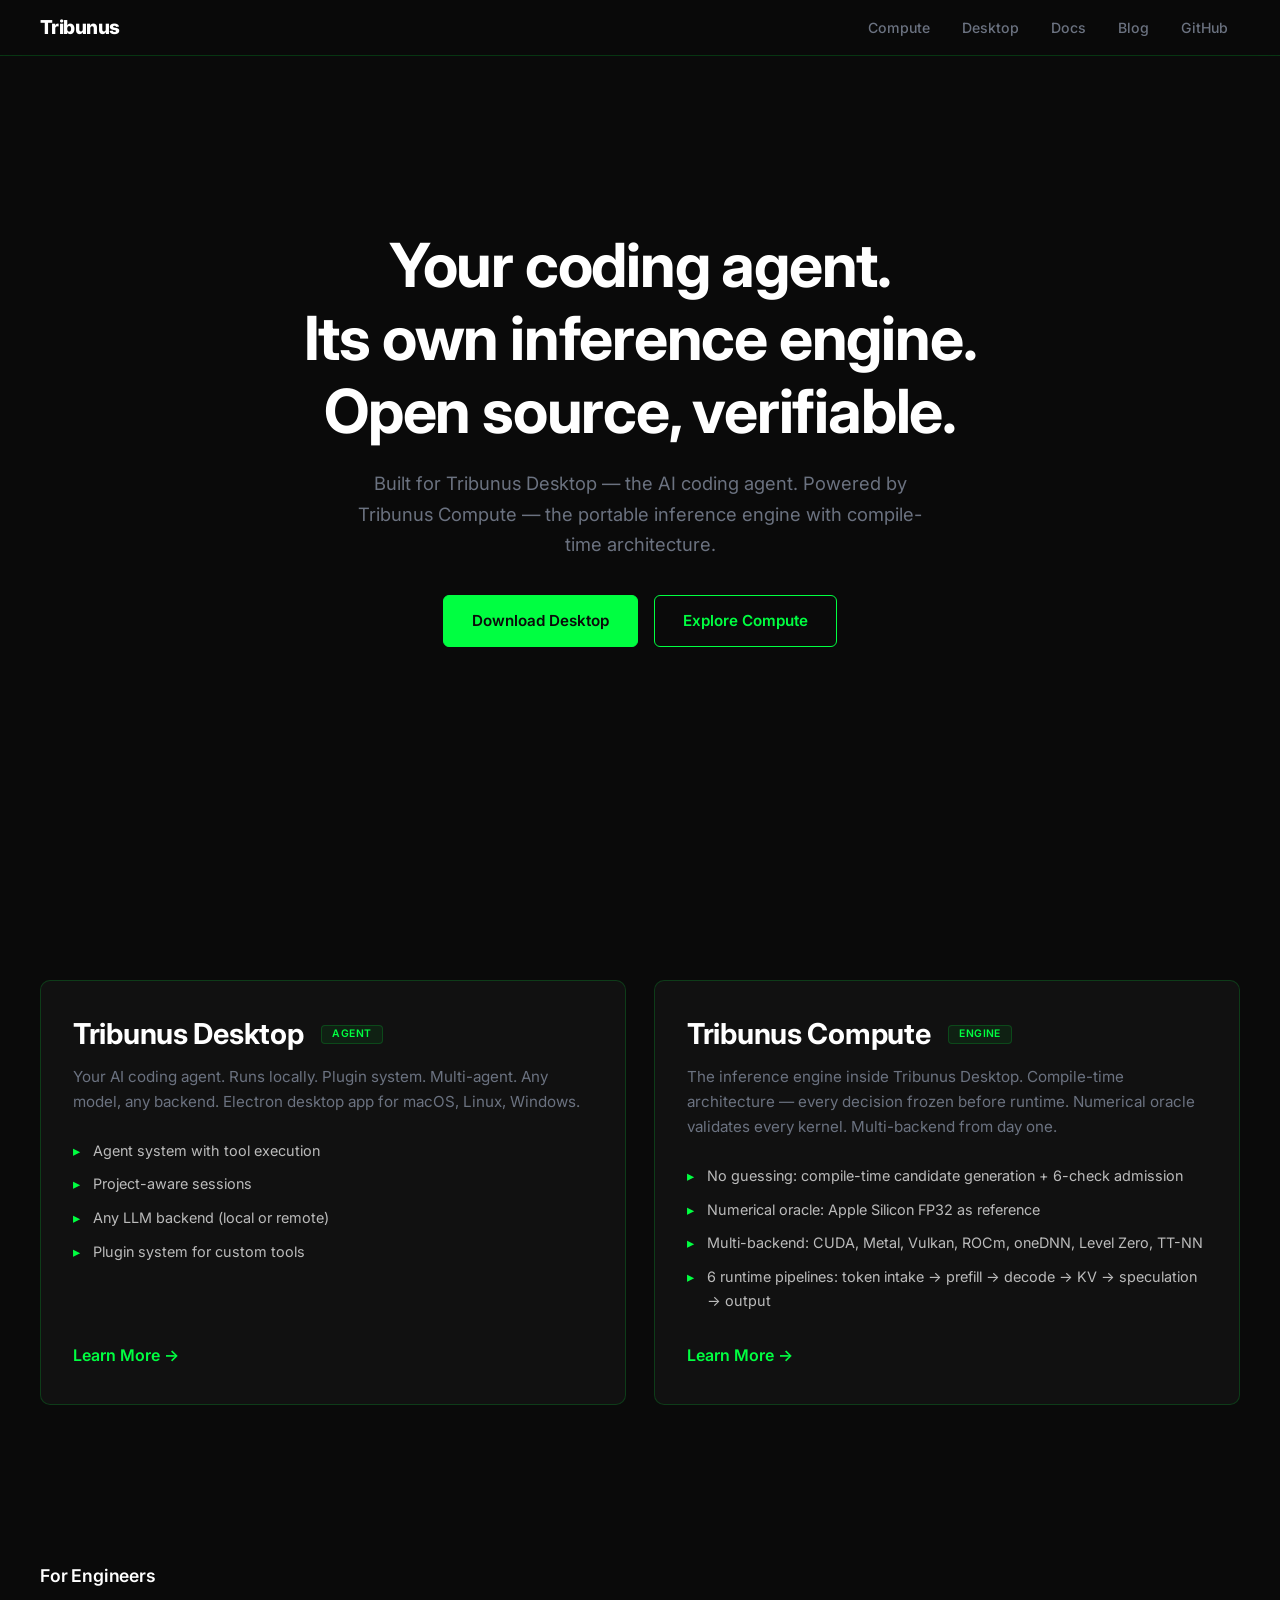
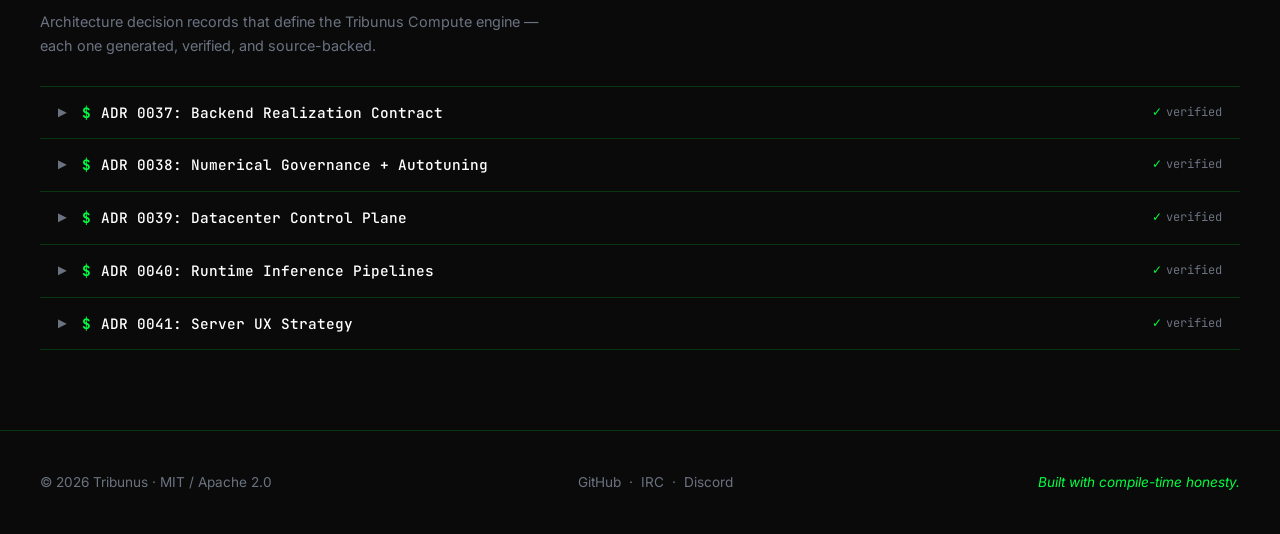
==== index.html @ f6f1d768 "Initial: tribunus.dev hub page" ====
<!DOCTYPE html>
<html lang="en">
<head>
<meta charset="utf-8">
<meta name="viewport" content="width=device-width, initial-scale=1">
<title>Tribunus · open source AI inference</title>
<link rel="preconnect" href="https://fonts.googleapis.com">
<link rel="preconnect" href="https://fonts.gstatic.com" crossorigin>
<link href="https://fonts.googleapis.com/css2?family=Inter:wght@300;400;600;700;800&family=JetBrains+Mono:wght@400;500;700&display=swap" rel="stylesheet">
<style>
/* ── reset ── */
*,*::before,*::after{box-sizing:border-box;margin:0;padding:0}
html{scroll-behavior:smooth}
body{
  background:#0a0a0a;color:#d0d0d0;
  font-family:'Inter','system-ui','-apple-system',sans-serif;
  font-weight:400;line-height:1.65;
  -webkit-font-smoothing:antialiased
}

/* ── palette ── */
:root{
  --bg:#0a0a0a;--fg:#d0d0d0;--dim:#6b7280;
  --green:#00ff41;--green-dim:#00cc33;--green-bg:rgba(0,255,65,.07);
  --border:rgba(0,255,65,.18);--card-bg:#111;--card-hover:#161616;
  --accent:#00ff41;
}

/* ── typography ── */
h1,h2,h3{font-weight:700;line-height:1.2;color:#fff}
h1{font-size:clamp(2rem,5vw,3.8rem);letter-spacing:-.02em}
h2{font-size:clamp(1.3rem,2.5vw,1.8rem);letter-spacing:-.01em}
h3{font-size:1.3rem}
code,.mono,.prompt{font-family:'JetBrains Mono','Fira Code','Cascadia Code',monospace}

a{color:var(--green);text-decoration:none;transition:color .15s}
a:hover{color:var(--green-dim)}
.link-arrow{display:inline-flex;align-items:center;gap:4px;font-weight:600}
.link-arrow::after{content:'\2192';transition:transform .15s}
.link-arrow:hover::after{transform:translateX(3px)}

/* ── buttons ── */
.btn{
  display:inline-flex;align-items:center;gap:8px;
  font-family:'Inter',sans-serif;font-weight:600;font-size:.95rem;
  padding:12px 28px;border-radius:6px;border:1px solid var(--green);
  cursor:pointer;transition:all .15s;text-decoration:none
}
.btn-primary{background:var(--green);color:#0a0a0a}
.btn-primary:hover{background:var(--green-dim);border-color:var(--green-dim);color:#0a0a0a}
.btn-ghost{background:transparent;color:var(--green)}
.btn-ghost:hover{background:var(--green-bg)}

/* ── nav ── */
nav{
  position:fixed;top:0;left:0;right:0;z-index:100;
  background:rgba(10,10,10,.88);-webkit-backdrop-filter:blur(12px);
  backdrop-filter:blur(12px);
  border-bottom:1px solid var(--border);
  display:flex;align-items:center;justify-content:space-between;
  padding:0 max(24px,calc(50vw - 600px));height:56px
}
.nav-brand{font-weight:800;font-size:1.2rem;color:#fff;letter-spacing:-.03em}
.nav-links{display:flex;gap:8px;list-style:none}
.nav-links a{
  padding:6px 12px;border-radius:4px;font-size:.88rem;font-weight:500;
  color:var(--dim);transition:color .15s,background .15s
}
.nav-links a:hover{color:var(--green);background:var(--green-bg)}

/* ── sections ── */
section{padding:80px max(24px,calc(50vw - 600px))}
.hero{
  min-height:100vh;display:flex;flex-direction:column;
  justify-content:center;align-items:center;text-align:center;
  padding-top:56px /* nav height */
}
.hero p{max-width:600px;font-size:1.15rem;color:var(--dim);margin:20px 0 36px}
.hero .btns{display:flex;gap:16px;flex-wrap:wrap;justify-content:center}

/* ── L2 product split ── */
.product-grid{display:grid;grid-template-columns:1fr 1fr;gap:28px}
@media(max-width:800px){.product-grid{grid-template-columns:1fr}}

.card{
  background:var(--card-bg);border:1px solid var(--border);border-radius:10px;
  padding:36px 32px;transition:background .2s,border-color .2s;
  display:flex;flex-direction:column
}
.card:hover{background:var(--card-hover);border-color:rgba(0,255,65,.35)}
.card h2{display:flex;align-items:center;gap:12px;margin-bottom:12px}
.card .badge{
  display:inline-block;font-size:.65rem;font-weight:600;letter-spacing:.04em;
  text-transform:uppercase;
  background:var(--green-bg);color:var(--green);border:1px solid var(--border);
  border-radius:4px;padding:2px 10px;margin-left:6px
}
.card p{color:var(--dim);margin-bottom:20px;font-size:.95rem}
.card ul{list-style:none;margin-bottom:24px}
.card li{position:relative;padding:5px 0 5px 20px;font-size:.9rem;color:#bbb}
.card li::before{content:'\25b8';position:absolute;left:0;color:var(--green)}
.card .link-arrow{margin-top:auto}

/* ── L3 expandable sections ── */
.adr-list{display:flex;flex-direction:column;gap:0;margin-top:8px}
.adr-item{border-bottom:1px solid var(--border)}
.adr-item:first-child{border-top:1px solid var(--border)}

.prompt{
  display:flex;align-items:center;gap:10px;
  padding:14px 18px;cursor:pointer;user-select:none;
  font-size:.9rem;color:var(--green);transition:background .15s
}
.prompt:hover{background:var(--green-bg)}
.prompt .arrow{display:inline-block;width:1em;transition:transform .2s;color:var(--dim)}
.prompt.open .arrow{transform:rotate(90deg)}
.prompt .sigil{color:var(--green);font-weight:700}
.prompt .label{color:#fff;font-weight:500}
.prompt .status{display:inline-flex;align-items:center;gap:4px;margin-left:auto;font-size:.75rem;color:var(--dim)}
.prompt .status .check{color:var(--green)}

.adr-body{overflow:hidden;max-height:0;transition:max-height .35s ease,padding .35s ease;padding:0 18px}
.adr-body.open{max-height:500px;padding:0 18px 18px}
.adr-body p{font-size:.88rem;color:#aaa;margin-bottom:12px;line-height:1.6}
.adr-body .links{display:flex;gap:16px;font-size:.82rem}
.adr-body .links a{display:inline-flex;align-items:center;gap:4px}

/* ── footer ── */
footer{
  border-top:1px solid var(--border);
  padding:40px max(24px,calc(50vw - 600px));
  display:flex;flex-wrap:wrap;justify-content:space-between;align-items:center;
  gap:16px;font-size:.85rem;color:var(--dim)
}
footer .tagline{font-style:italic;color:var(--green)}
footer a{color:var(--dim)}
footer a:hover{color:var(--green)}

/* ── misc ── */
.section-title{font-size:1.1rem;font-weight:600;margin-bottom:24px;color:#fff;letter-spacing:-.01em}
.section-sub{color:var(--dim);font-size:.9rem;margin-bottom:28px;max-width:520px}

/* ── verified badge ── */
.verified{display:inline-flex;align-items:center;justify-content:center;
  width:16px;height:16px;border-radius:50%;background:var(--green);
  color:#0a0a0a;font-size:10px;font-weight:700;margin-left:4px;flex-shrink:0;
  line-height:1
}
</style>
</head>
<body>

<!-- ═══ nav ═══ -->
<nav>
  <a href="//tribunus.dev" class="nav-brand">Tribunus</a>
  <ul class="nav-links">
    <li><a href="//compute.tribunus.dev">Compute</a></li>
    <li><a href="//desktop.tribunus.dev">Desktop</a></li>
    <li><a href="//docs.tribunus.dev">Docs</a></li>
    <li><a href="//tribunus.dev/blog">Blog</a></li>
    <li><a href="https://github.com/tribunus">GitHub</a></li>
  </ul>
</nav>

<!-- ═══ L1 hero ═══ -->
<section class="hero" id="top">
  <h1>Your coding agent.<br>Its own inference engine.<br>Open source, verifiable.</h1>
  <p>Built for Tribunus Desktop — the AI coding agent. Powered by Tribunus Compute — the portable inference engine with compile-time architecture.</p>
  <div class="btns">
    <a href="//desktop.tribunus.dev" class="btn btn-primary">Download Desktop</a>
    <a href="//compute.tribunus.dev" class="btn btn-ghost">Explore Compute</a>
  </div>
</section>

<!-- ═══ L2 product split ═══ -->
<section id="products">
  <div class="product-grid">

    <!-- Desktop -->
    <div class="card">
      <h2>
        <span>Tribunus Desktop</span>
        <span class="badge">agent</span>
      </h2>
      <p>Your AI coding agent. Runs locally. Plugin system. Multi-agent. Any model, any backend. Electron desktop app for macOS, Linux, Windows.</p>
      <ul>
        <li>Agent system with tool execution</li>
        <li>Project-aware sessions</li>
        <li>Any LLM backend (local or remote)</li>
        <li>Plugin system for custom tools</li>
      </ul>
      <a href="//desktop.tribunus.dev" class="link-arrow">Learn More</a>
    </div>

    <!-- Compute -->
    <div class="card">
      <h2>
        <span>Tribunus Compute</span>
        <span class="badge">engine</span>
      </h2>
      <p>The inference engine inside Tribunus Desktop. Compile-time architecture — every decision frozen before runtime. Numerical oracle validates every kernel. Multi-backend from day one.</p>
      <ul>
        <li>No guessing: compile-time candidate generation + 6-check admission</li>
        <li>Numerical oracle: Apple Silicon FP32 as reference</li>
        <li>Multi-backend: CUDA, Metal, Vulkan, ROCm, oneDNN, Level Zero, TT-NN</li>
        <li>6 runtime pipelines: token intake &rarr; prefill &rarr; decode &rarr; KV &rarr; speculation &rarr; output</li>
      </ul>
      <a href="//compute.tribunus.dev" class="link-arrow">Learn More</a>
    </div>

  </div>
</section>

<!-- ═══ L3 expandable ADRs ═══ -->
<section id="engineers">
  <h2 class="section-title">For Engineers</h2>
  <p class="section-sub">Architecture decision records that define the Tribunus Compute engine — each one generated, verified, and source-backed.</p>
  <div class="adr-list">

    <!-- ADR 0037 -->
    <div class="adr-item">
      <div class="prompt mono" onclick="toggleADR(this)">
        <span class="arrow">&#x25B6;</span>
        <span class="sigil">$</span>
        <span class="label">ADR 0037: Backend Realization Contract</span>
        <span class="status"><span class="check">&#x2713;</span> verified</span>
      </div>
      <div class="adr-body">
        <p>Defines the formal contract each hardware backend must satisfy to be admitted into the Tribunus Compute runtime. Covers kernel registration, memory layout, stream synchronization, and the 6-check admission pipeline that gates every backend at compile time.</p>
        <div class="links">
          <a href="//compute.tribunus.dev/docs/adr/0037" class="link-arrow">Full ADR</a>
          <a href="https://github.com/tribunus/compute/tree/main/packages/runtime" class="link-arrow">Source</a>
        </div>
      </div>
    </div>

    <!-- ADR 0038 -->
    <div class="adr-item">
      <div class="prompt mono" onclick="toggleADR(this)">
        <span class="arrow">&#x25B6;</span>
        <span class="sigil">$</span>
        <span class="label">ADR 0038: Numerical Governance + Autotuning</span>
        <span class="status"><span class="check">&#x2713;</span> verified</span>
      </div>
      <div class="adr-body">
        <p>Establishes the numerical oracle — Apple Silicon FP32 as the golden reference — and the autotuning framework that validates every kernel against it. No kernel ships without passing the oracle's accuracy and performance gates.</p>
        <div class="links">
          <a href="//compute.tribunus.dev/docs/adr/0038" class="link-arrow">Full ADR</a>
          <a href="https://github.com/tribunus/compute/tree/main/packages/runtime" class="link-arrow">Source</a>
        </div>
      </div>
    </div>

    <!-- ADR 0039 -->
    <div class="adr-item">
      <div class="prompt mono" onclick="toggleADR(this)">
        <span class="arrow">&#x25B6;</span>
        <span class="sigil">$</span>
        <span class="label">ADR 0039: Datacenter Control Plane</span>
        <span class="status"><span class="check">&#x2713;</span> verified</span>
      </div>
      <div class="adr-body">
        <p>Specifies the control plane architecture for multi-node inference deployments: node discovery, health monitoring, load distribution, and the contract between the control plane and the per-node Compute runtime. Enables scale-out without sacrificing compile-time guarantees.</p>
        <div class="links">
          <a href="//compute.tribunus.dev/docs/adr/0039" class="link-arrow">Full ADR</a>
          <a href="https://github.com/tribunus/compute/tree/main/packages/runtime" class="link-arrow">Source</a>
        </div>
      </div>
    </div>

    <!-- ADR 0040 -->
    <div class="adr-item">
      <div class="prompt mono" onclick="toggleADR(this)">
        <span class="arrow">&#x25B6;</span>
        <span class="sigil">$</span>
        <span class="label">ADR 0040: Runtime Inference Pipelines</span>
        <span class="status"><span class="check">&#x2713;</span> verified</span>
      </div>
      <div class="adr-body">
        <p>Defines the six runtime pipelines — token intake, prefill, decode, KV cache management, speculative decoding, and output streaming — their scheduling guarantees, memory budgets, and the handoff contracts between adjacent stages. Each pipeline is a separate phase in the compile-time planner.</p>
        <div class="links">
          <a href="//compute.tribunus.dev/docs/adr/0040" class="link-arrow">Full ADR</a>
          <a href="https://github.com/tribunus/compute/tree/main/packages/runtime" class="link-arrow">Source</a>
        </div>
      </div>
    </div>

    <!-- ADR 0041 -->
    <div class="adr-item">
      <div class="prompt mono" onclick="toggleADR(this)">
        <span class="arrow">&#x25B6;</span>
        <span class="sigil">$</span>
        <span class="label">ADR 0041: Server UX Strategy</span>
        <span class="status"><span class="check">&#x2713;</span> verified</span>
      </div>
      <div class="adr-body">
        <p>Defines the user-facing inference server interface: REST API surface, streaming protocol (SSE + server-sent events), health and metrics endpoints, configuration model, and the development-server mode that mirrors production behavior without requiring a full cluster.</p>
        <div class="links">
          <a href="//compute.tribunus.dev/docs/adr/0041" class="link-arrow">Full ADR</a>
          <a href="https://github.com/tribunus/compute/tree/main/packages/runtime" class="link-arrow">Source</a>
        </div>
      </div>
    </div>

  </div>
</section>

<!-- ═══ footer ═══ -->
<footer>
  <div>&copy; 2026 Tribunus &middot; MIT / Apache 2.0</div>
  <div>
    <a href="https://github.com/tribunus">GitHub</a>
    &nbsp;&middot;&nbsp;
    <a href="#">IRC</a>
    &nbsp;&middot;&nbsp;
    <a href="#">Discord</a>
  </div>
  <div class="tagline">Built with compile-time honesty.</div>
</footer>

<script>
function toggleADR(el){
  el.classList.toggle('open');
  var body = el.nextElementSibling;
  if(body) body.classList.toggle('open');
}
</script>
</body>
</html>
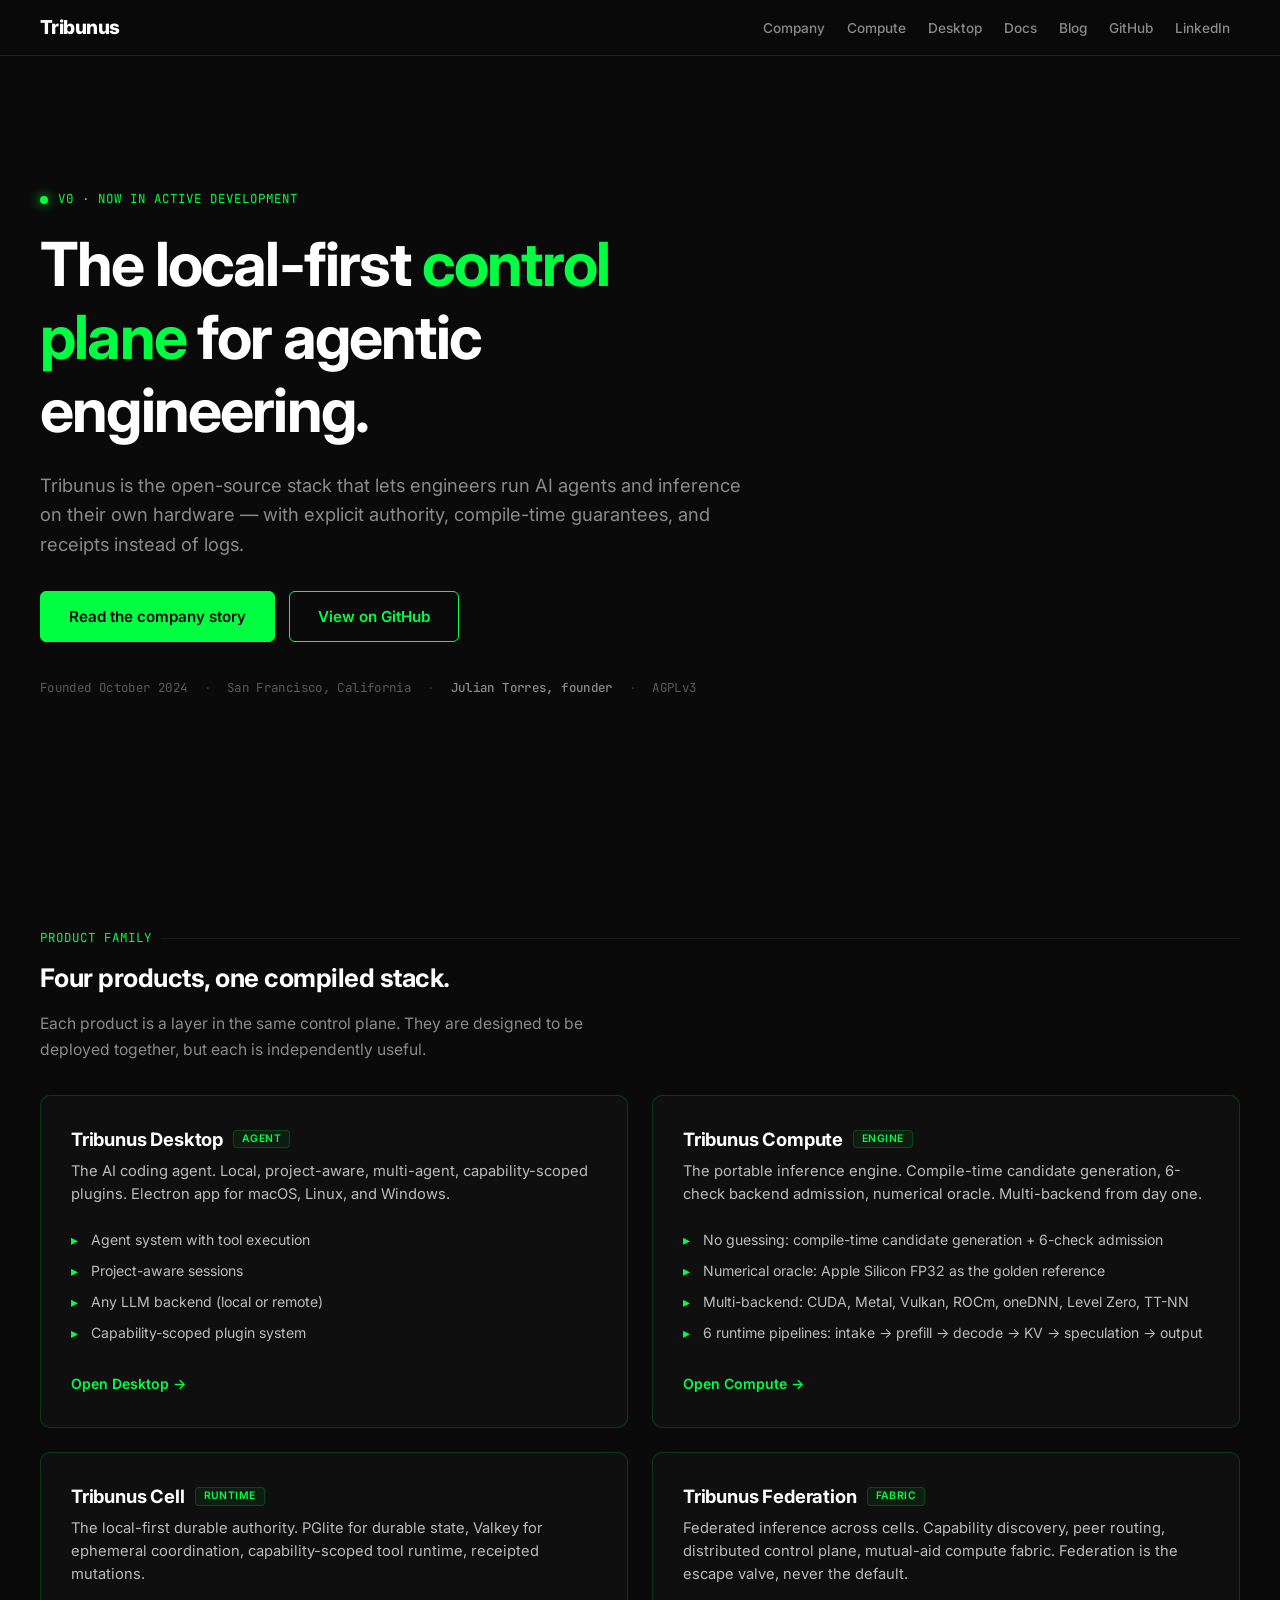
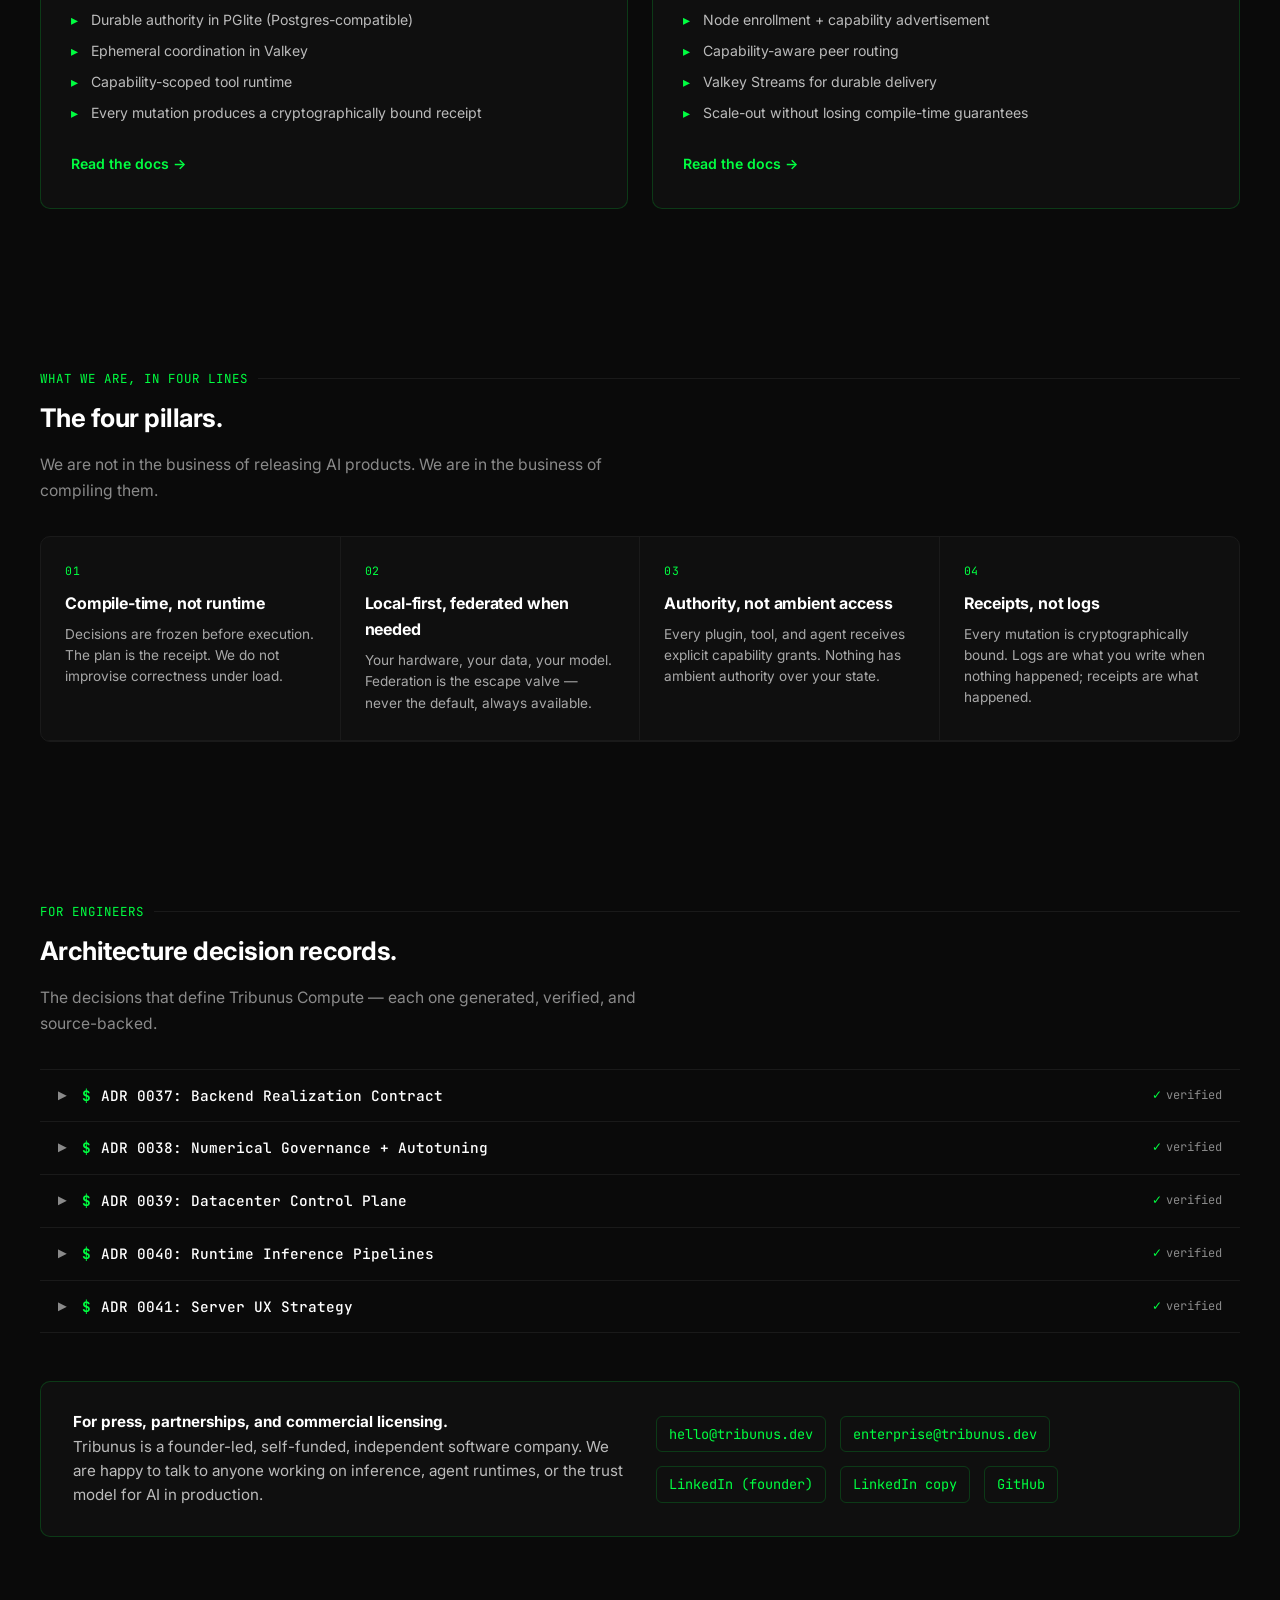
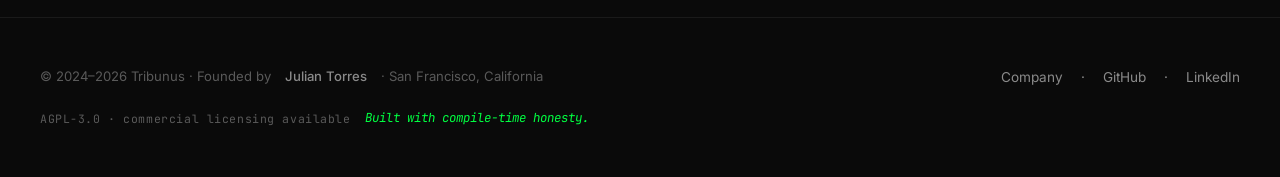
==== commit 33cd924e: "Revamp tribunus.dev as a proper company site Adds the canonical company identity, founder story, and" ====
--- a/index.html
+++ b/index.html
@@ -3,10 +3,23 @@
 <head>
 <meta charset="utf-8">
 <meta name="viewport" content="width=device-width, initial-scale=1">
-<title>Tribunus · open source AI inference</title>
+<title>Tribunus · The local-first control plane for agentic engineering</title>
+<meta name="description" content="Tribunus is the local-first control plane for agentic engineering. Open-source AI agent (Desktop), inference engine (Compute), durable authority (Cell), and federated fabric. Founded October 2024 by Julian Torres in San Francisco. AGPLv3.">
+<meta name="theme-color" content="#0a0a0a">
+<meta property="og:title" content="Tribunus · The local-first control plane for agentic engineering">
+<meta property="og:description" content="Open-source AI agent, inference engine, durable authority, and federated fabric. Founded October 2024 by Julian Torres in San Francisco. AGPLv3.">
+<meta property="og:type" content="website">
+<meta property="og:url" content="https://tribunus.dev">
+<meta property="og:image" content="https://tribunus.dev/og.png">
+<meta name="twitter:card" content="summary_large_image">
+<meta name="twitter:title" content="Tribunus · The local-first control plane for agentic engineering">
+<meta name="twitter:description" content="Open-source AI agent, inference engine, durable authority, and federated fabric. Founded October 2024 by Julian Torres in San Francisco. AGPLv3.">
+<link rel="canonical" href="https://tribunus.dev">
+<link rel="alternate" type="application/rss+xml" title="Tribunus Blog" href="https://tribunus.dev/rss.xml">
+<link rel="icon" type="image/svg+xml" href="data:image/svg+xml,%3Csvg xmlns='http://www.w3.org/2000/svg' viewBox='0 0 32 32'%3E%3Crect width='32' height='32' rx='6' fill='%230a0a0a'/%3E%3Cpath d='M9 8v16M9 16h6M19 8v16h6' stroke='%2300ff41' stroke-width='2.5' fill='none' stroke-linecap='square'/%3E%3C/svg%3E">
 <link rel="preconnect" href="https://fonts.googleapis.com">
 <link rel="preconnect" href="https://fonts.gstatic.com" crossorigin>
-<link href="https://fonts.googleapis.com/css2?family=Inter:wght@300;400;600;700;800&family=JetBrains+Mono:wght@400;500;700&display=swap" rel="stylesheet">
+<link href="https://fonts.googleapis.com/css2?family=Inter:wght@300;400;500;600;700;800&family=JetBrains+Mono:wght@400;500;700&display=swap" rel="stylesheet">
 <style>
 /* ── reset ── */
 *,*::before,*::after{box-sizing:border-box;margin:0;padding:0}
@@ -20,17 +33,17 @@
 
 /* ── palette ── */
 :root{
-  --bg:#0a0a0a;--fg:#d0d0d0;--dim:#6b7280;
-  --green:#00ff41;--green-dim:#00cc33;--green-bg:rgba(0,255,65,.07);
-  --border:rgba(0,255,65,.18);--card-bg:#111;--card-hover:#161616;
-  --accent:#00ff41;
+  --bg:#0a0a0a;--fg:#d0d0d0;--dim:#8a8a8a;--dim-2:#5a5a5a;
+  --green:#00ff41;--green-dim:#00cc33;--green-bg:rgba(0,255,65,.06);
+  --border:rgba(0,255,65,.18);--card-bg:#0f0f0f;--card-hover:#141414;
+  --rule:#1a1a1a;--accent:#00ff41;
 }
 
 /* ── typography ── */
-h1,h2,h3{font-weight:700;line-height:1.2;color:#fff}
-h1{font-size:clamp(2rem,5vw,3.8rem);letter-spacing:-.02em}
-h2{font-size:clamp(1.3rem,2.5vw,1.8rem);letter-spacing:-.01em}
-h3{font-size:1.3rem}
+h1,h2,h3{font-weight:700;line-height:1.2;color:#fff;letter-spacing:-.02em}
+h1{font-size:clamp(2.2rem,5vw,3.8rem);letter-spacing:-.03em}
+h2{font-size:clamp(1.5rem,2.5vw,2rem);letter-spacing:-.02em}
+h3{font-size:1.15rem;color:#fff;letter-spacing:-.01em}
 code,.mono,.prompt{font-family:'JetBrains Mono','Fira Code','Cascadia Code',monospace}
 
 a{color:var(--green);text-decoration:none;transition:color .15s}
@@ -50,61 +63,93 @@
 .btn-primary:hover{background:var(--green-dim);border-color:var(--green-dim);color:#0a0a0a}
 .btn-ghost{background:transparent;color:var(--green)}
 .btn-ghost:hover{background:var(--green-bg)}
+.btn-sm{padding:8px 18px;font-size:.85rem}
 
 /* ── nav ── */
 nav{
-  position:fixed;top:0;left:0;right:0;z-index:100;
-  background:rgba(10,10,10,.88);-webkit-backdrop-filter:blur(12px);
-  backdrop-filter:blur(12px);
+  position:sticky;top:0;left:0;right:0;z-index:100;
+  background:rgba(10,10,10,.88);-webkit-backdrop-filter:blur(12px);backdrop-filter:blur(12px);
   border-bottom:1px solid var(--border);
   display:flex;align-items:center;justify-content:space-between;
   padding:0 max(24px,calc(50vw - 600px));height:56px
 }
 .nav-brand{font-weight:800;font-size:1.2rem;color:#fff;letter-spacing:-.03em}
-.nav-links{display:flex;gap:8px;list-style:none}
+.nav-brand:hover{color:#fff}
+.nav-links{display:flex;gap:2px;list-style:none;flex-wrap:wrap;justify-content:flex-end}
 .nav-links a{
-  padding:6px 12px;border-radius:4px;font-size:.88rem;font-weight:500;
+  padding:6px 10px;border-radius:4px;font-size:.85rem;font-weight:500;
   color:var(--dim);transition:color .15s,background .15s
 }
 .nav-links a:hover{color:var(--green);background:var(--green-bg)}
 
 /* ── sections ── */
 section{padding:80px max(24px,calc(50vw - 600px))}
+.sec-head{font-family:'JetBrains Mono',monospace;font-size:.78rem;color:var(--green);letter-spacing:.08em;text-transform:uppercase;margin-bottom:14px;display:flex;align-items:center;gap:10px}
+.sec-head::after{content:'';flex:1;height:1px;background:var(--rule)}
+.sec-title{font-size:1.6rem;margin-bottom:18px}
+.sec-sub{color:var(--dim);font-size:.98rem;max-width:60ch;line-height:1.65;margin-bottom:32px}
+
+/* ── L1 hero ── */
 .hero{
-  min-height:100vh;display:flex;flex-direction:column;
-  justify-content:center;align-items:center;text-align:center;
-  padding-top:56px /* nav height */
-}
-.hero p{max-width:600px;font-size:1.15rem;color:var(--dim);margin:20px 0 36px}
-.hero .btns{display:flex;gap:16px;flex-wrap:wrap;justify-content:center}
+  min-height:88vh;display:flex;flex-direction:column;
+  justify-content:center;align-items:flex-start;text-align:left;
+  padding-top:64px;padding-bottom:80px;
+  max-width:none;
+  padding-left:max(24px,calc(50vw - 600px));
+  padding-right:max(24px,calc(50vw - 600px));
+}
+.hero .eyebrow{font-family:'JetBrains Mono',monospace;font-size:.78rem;color:var(--green);letter-spacing:.08em;text-transform:uppercase;margin-bottom:18px;display:flex;align-items:center;gap:10px}
+.hero .eyebrow .dot{display:inline-block;width:8px;height:8px;border-radius:50%;background:var(--green);box-shadow:0 0 12px var(--green);animation:pulse 2.4s ease-in-out infinite}
+@keyframes pulse{0%,100%{opacity:1;transform:scale(1)}50%{opacity:.55;transform:scale(.85)}}
+.hero h1{margin-bottom:24px;max-width:18ch}
+.hero h1 .accent{color:var(--green)}
+.hero .lede{font-size:1.15rem;color:var(--dim);max-width:60ch;line-height:1.6;margin-bottom:32px}
+.hero .btns{display:flex;gap:14px;flex-wrap:wrap;margin-bottom:36px}
+.hero .founded{display:flex;flex-wrap:wrap;align-items:center;gap:16px;font-family:'JetBrains Mono',monospace;font-size:.78rem;color:var(--dim-2);letter-spacing:.03em}
+.hero .founded a{color:var(--dim);font-weight:500}
+.hero .founded a:hover{color:var(--green)}
+.hero .founded .sep{color:var(--dim-2);opacity:.5}
 
 /* ── L2 product split ── */
-.product-grid{display:grid;grid-template-columns:1fr 1fr;gap:28px}
-@media(max-width:800px){.product-grid{grid-template-columns:1fr}}
+.product-grid{display:grid;grid-template-columns:1fr 1fr;gap:24px}
+@media(max-width:820px){.product-grid{grid-template-columns:1fr}}
 
 .card{
   background:var(--card-bg);border:1px solid var(--border);border-radius:10px;
-  padding:36px 32px;transition:background .2s,border-color .2s;
+  padding:32px 30px;transition:background .2s,border-color .2s;
   display:flex;flex-direction:column
 }
 .card:hover{background:var(--card-hover);border-color:rgba(0,255,65,.35)}
-.card h2{display:flex;align-items:center;gap:12px;margin-bottom:12px}
-.card .badge{
+.card h3{display:flex;align-items:center;gap:10px;margin-bottom:10px}
+.card h3 .badge{
   display:inline-block;font-size:.65rem;font-weight:600;letter-spacing:.04em;
   text-transform:uppercase;
   background:var(--green-bg);color:var(--green);border:1px solid var(--border);
-  border-radius:4px;padding:2px 10px;margin-left:6px
-}
-.card p{color:var(--dim);margin-bottom:20px;font-size:.95rem}
+  border-radius:4px;padding:2px 8px
+}
+.card .tagline{color:#bbb;font-size:.92rem;line-height:1.55;margin-bottom:18px}
 .card ul{list-style:none;margin-bottom:24px}
-.card li{position:relative;padding:5px 0 5px 20px;font-size:.9rem;color:#bbb}
-.card li::before{content:'\25b8';position:absolute;left:0;color:var(--green)}
-.card .link-arrow{margin-top:auto}
-
-/* ── L3 expandable sections ── */
+.card li{position:relative;padding:5px 0 5px 20px;font-size:.88rem;color:#bbb;line-height:1.5}
+.card li::before{content:'\25b8';position:absolute;left:0;top:5px;color:var(--green)}
+.card .link-arrow{margin-top:auto;align-self:flex-start;font-size:.88rem}
+
+/* ── pillars strip ── */
+.pillars-row{display:grid;grid-template-columns:repeat(4,1fr);gap:0;border:1px solid var(--rule);border-radius:10px;overflow:hidden;background:var(--card-bg);margin-top:32px}
+@media(max-width:900px){.pillars-row{grid-template-columns:1fr 1fr}}
+@media(max-width:560px){.pillars-row{grid-template-columns:1fr}}
+.pillar{padding:24px 24px 26px;border-right:1px solid var(--rule);border-bottom:1px solid var(--rule)}
+.pillar:last-child{border-right:none}
+@media(max-width:900px){.pillar:nth-child(2n){border-right:none}}
+@media(max-width:900px){.pillar:nth-last-child(-n+2){border-bottom:none}}
+@media(max-width:560px){.pillar{border-right:none;border-bottom:1px solid var(--rule)}.pillar:last-child{border-bottom:none}}
+.pillar .num{font-family:'JetBrains Mono',monospace;font-size:.72rem;color:var(--green);letter-spacing:.08em;margin-bottom:10px}
+.pillar h4{font-size:1rem;color:#fff;margin-bottom:8px;letter-spacing:-.01em}
+.pillar p{color:#a8a8a8;font-size:.85rem;line-height:1.55}
+
+/* ── L3 ADRs (terminal style, kept from original) ── */
 .adr-list{display:flex;flex-direction:column;gap:0;margin-top:8px}
-.adr-item{border-bottom:1px solid var(--border)}
-.adr-item:first-child{border-top:1px solid var(--border)}
+.adr-item{border-bottom:1px solid var(--rule)}
+.adr-item:first-child{border-top:1px solid var(--rule)}
 
 .prompt{
   display:flex;align-items:center;gap:10px;
@@ -122,30 +167,36 @@
 .adr-body{overflow:hidden;max-height:0;transition:max-height .35s ease,padding .35s ease;padding:0 18px}
 .adr-body.open{max-height:500px;padding:0 18px 18px}
 .adr-body p{font-size:.88rem;color:#aaa;margin-bottom:12px;line-height:1.6}
-.adr-body .links{display:flex;gap:16px;font-size:.82rem}
+.adr-body .links{display:flex;gap:16px;font-size:.82rem;flex-wrap:wrap}
 .adr-body .links a{display:inline-flex;align-items:center;gap:4px}
+
+/* ── social / press strip ── */
+.press-strip{margin-top:48px;display:grid;grid-template-columns:1fr 1fr;gap:32px;align-items:center;padding:28px 32px;border:1px solid var(--border);border-radius:10px;background:var(--card-bg)}
+@media(max-width:760px){.press-strip{grid-template-columns:1fr}}
+.press-strip .text{color:#bbb;font-size:.95rem;line-height:1.6}
+.press-strip .text strong{color:#fff}
+.press-strip .links{display:flex;flex-wrap:wrap;gap:14px;font-family:'JetBrains Mono',monospace;font-size:.85rem}
+.press-strip .links a{display:inline-flex;align-items:center;gap:6px;padding:6px 12px;border:1px solid var(--border);border-radius:6px;color:var(--green);transition:background .15s}
+.press-strip .links a:hover{background:var(--green-bg)}
+
+/* ── verified badge ── */
+.verified{display:inline-flex;align-items:center;justify-content:center;width:16px;height:16px;border-radius:50%;background:var(--green);color:#0a0a0a;font-size:10px;font-weight:700;margin-left:4px;flex-shrink:0;line-height:1}
 
 /* ── footer ── */
 footer{
-  border-top:1px solid var(--border);
-  padding:40px max(24px,calc(50vw - 600px));
+  border-top:1px solid var(--rule);
+  padding:48px max(24px,calc(50vw - 600px));
   display:flex;flex-wrap:wrap;justify-content:space-between;align-items:center;
-  gap:16px;font-size:.85rem;color:var(--dim)
-}
-footer .tagline{font-style:italic;color:var(--green)}
+  gap:20px;font-size:.85rem;color:var(--dim)
+}
+footer .tagline{font-style:italic;color:var(--green);font-family:'JetBrains Mono',monospace;font-size:.78rem}
 footer a{color:var(--dim)}
 footer a:hover{color:var(--green)}
-
-/* ── misc ── */
-.section-title{font-size:1.1rem;font-weight:600;margin-bottom:24px;color:#fff;letter-spacing:-.01em}
-.section-sub{color:var(--dim);font-size:.9rem;margin-bottom:28px;max-width:520px}
-
-/* ── verified badge ── */
-.verified{display:inline-flex;align-items:center;justify-content:center;
-  width:16px;height:16px;border-radius:50%;background:var(--green);
-  color:#0a0a0a;font-size:10px;font-weight:700;margin-left:4px;flex-shrink:0;
-  line-height:1
-}
+footer .left,footer .mid,footer .right{display:flex;align-items:center;gap:14px;flex-wrap:wrap}
+footer .left{font-size:.82rem;color:var(--dim-2)}
+footer .left a{color:var(--dim);font-weight:500}
+footer .mid a{font-size:.85rem}
+footer .license{font-family:'JetBrains Mono',monospace;font-size:.72rem;color:var(--dim-2);letter-spacing:.05em}
 </style>
 </head>
 <body>
@@ -154,67 +205,144 @@
 <nav>
   <a href="//tribunus.dev" class="nav-brand">Tribunus</a>
   <ul class="nav-links">
+    <li><a href="//tribunus.dev/company">Company</a></li>
     <li><a href="//compute.tribunus.dev">Compute</a></li>
     <li><a href="//desktop.tribunus.dev">Desktop</a></li>
     <li><a href="//docs.tribunus.dev">Docs</a></li>
     <li><a href="//tribunus.dev/blog">Blog</a></li>
-    <li><a href="https://github.com/tribunus">GitHub</a></li>
+    <li><a href="https://github.com/Tribunus-dev">GitHub</a></li>
+    <li><a href="https://www.linkedin.com/in/juliantorr-es">LinkedIn</a></li>
   </ul>
 </nav>
 
 <!-- ═══ L1 hero ═══ -->
 <section class="hero" id="top">
-  <h1>Your coding agent.<br>Its own inference engine.<br>Open source, verifiable.</h1>
-  <p>Built for Tribunus Desktop — the AI coding agent. Powered by Tribunus Compute — the portable inference engine with compile-time architecture.</p>
+  <div class="eyebrow"><span class="dot"></span>v0 · now in active development</div>
+  <h1>The local-first <span class="accent">control plane</span> for agentic engineering.</h1>
+  <p class="lede">Tribunus is the open-source stack that lets engineers run AI agents and inference on their own hardware — with explicit authority, compile-time guarantees, and receipts instead of logs.</p>
   <div class="btns">
-    <a href="//desktop.tribunus.dev" class="btn btn-primary">Download Desktop</a>
-    <a href="//compute.tribunus.dev" class="btn btn-ghost">Explore Compute</a>
+    <a href="//tribunus.dev/company" class="btn btn-primary">Read the company story</a>
+    <a href="//github.com/Tribunus-dev" class="btn btn-ghost">View on GitHub</a>
+  </div>
+  <div class="founded">
+    <span>Founded October 2024</span>
+    <span class="sep">·</span>
+    <span>San Francisco, California</span>
+    <span class="sep">·</span>
+    <span><a href="//tribunus.dev/founder">Julian Torres, founder</a></span>
+    <span class="sep">·</span>
+    <span>AGPLv3</span>
   </div>
 </section>
 
 <!-- ═══ L2 product split ═══ -->
 <section id="products">
+  <div class="sec-head">product family</div>
+  <h2 class="sec-title">Four products, one compiled stack.</h2>
+  <p class="sec-sub">Each product is a layer in the same control plane. They are designed to be deployed together, but each is independently useful.</p>
   <div class="product-grid">
 
     <!-- Desktop -->
     <div class="card">
-      <h2>
+      <h3>
         <span>Tribunus Desktop</span>
         <span class="badge">agent</span>
-      </h2>
-      <p>Your AI coding agent. Runs locally. Plugin system. Multi-agent. Any model, any backend. Electron desktop app for macOS, Linux, Windows.</p>
+      </h3>
+      <p class="tagline">The AI coding agent. Local, project-aware, multi-agent, capability-scoped plugins. Electron app for macOS, Linux, and Windows.</p>
       <ul>
         <li>Agent system with tool execution</li>
         <li>Project-aware sessions</li>
         <li>Any LLM backend (local or remote)</li>
-        <li>Plugin system for custom tools</li>
+        <li>Capability-scoped plugin system</li>
       </ul>
-      <a href="//desktop.tribunus.dev" class="link-arrow">Learn More</a>
+      <a href="//desktop.tribunus.dev" class="link-arrow">Open Desktop</a>
     </div>
 
     <!-- Compute -->
     <div class="card">
-      <h2>
+      <h3>
         <span>Tribunus Compute</span>
         <span class="badge">engine</span>
-      </h2>
-      <p>The inference engine inside Tribunus Desktop. Compile-time architecture — every decision frozen before runtime. Numerical oracle validates every kernel. Multi-backend from day one.</p>
+      </h3>
+      <p class="tagline">The portable inference engine. Compile-time candidate generation, 6-check backend admission, numerical oracle. Multi-backend from day one.</p>
       <ul>
         <li>No guessing: compile-time candidate generation + 6-check admission</li>
-        <li>Numerical oracle: Apple Silicon FP32 as reference</li>
+        <li>Numerical oracle: Apple Silicon FP32 as the golden reference</li>
         <li>Multi-backend: CUDA, Metal, Vulkan, ROCm, oneDNN, Level Zero, TT-NN</li>
-        <li>6 runtime pipelines: token intake &rarr; prefill &rarr; decode &rarr; KV &rarr; speculation &rarr; output</li>
+        <li>6 runtime pipelines: intake → prefill → decode → KV → speculation → output</li>
       </ul>
-      <a href="//compute.tribunus.dev" class="link-arrow">Learn More</a>
+      <a href="//compute.tribunus.dev" class="link-arrow">Open Compute</a>
+    </div>
+
+    <!-- Cell -->
+    <div class="card">
+      <h3>
+        <span>Tribunus Cell</span>
+        <span class="badge">runtime</span>
+      </h3>
+      <p class="tagline">The local-first durable authority. PGlite for durable state, Valkey for ephemeral coordination, capability-scoped tool runtime, receipted mutations.</p>
+      <ul>
+        <li>Durable authority in PGlite (Postgres-compatible)</li>
+        <li>Ephemeral coordination in Valkey</li>
+        <li>Capability-scoped tool runtime</li>
+        <li>Every mutation produces a cryptographically bound receipt</li>
+      </ul>
+      <a href="//docs.tribunus.dev" class="link-arrow">Read the docs</a>
+    </div>
+
+    <!-- Federation -->
+    <div class="card">
+      <h3>
+        <span>Tribunus Federation</span>
+        <span class="badge">fabric</span>
+      </h3>
+      <p class="tagline">Federated inference across cells. Capability discovery, peer routing, distributed control plane, mutual-aid compute fabric. Federation is the escape valve, never the default.</p>
+      <ul>
+        <li>Node enrollment + capability advertisement</li>
+        <li>Capability-aware peer routing</li>
+        <li>Valkey Streams for durable delivery</li>
+        <li>Scale-out without losing compile-time guarantees</li>
+      </ul>
+      <a href="//docs.tribunus.dev" class="link-arrow">Read the docs</a>
     </div>
 
   </div>
 </section>
 
-<!-- ═══ L3 expandable ADRs ═══ -->
+<!-- ═══ pillars strip ═══ -->
+<section>
+  <div class="sec-head">what we are, in four lines</div>
+  <h2 class="sec-title">The four pillars.</h2>
+  <p class="sec-sub">We are not in the business of releasing AI products. We are in the business of compiling them.</p>
+  <div class="pillars-row">
+    <div class="pillar">
+      <div class="num">01</div>
+      <h4>Compile-time, not runtime</h4>
+      <p>Decisions are frozen before execution. The plan is the receipt. We do not improvise correctness under load.</p>
+    </div>
+    <div class="pillar">
+      <div class="num">02</div>
+      <h4>Local-first, federated when needed</h4>
+      <p>Your hardware, your data, your model. Federation is the escape valve — never the default, always available.</p>
+    </div>
+    <div class="pillar">
+      <div class="num">03</div>
+      <h4>Authority, not ambient access</h4>
+      <p>Every plugin, tool, and agent receives explicit capability grants. Nothing has ambient authority over your state.</p>
+    </div>
+    <div class="pillar">
+      <div class="num">04</div>
+      <h4>Receipts, not logs</h4>
+      <p>Every mutation is cryptographically bound. Logs are what you write when nothing happened; receipts are what happened.</p>
+    </div>
+  </div>
+</section>
+
+<!-- ═══ L3 ADR / For Engineers ═══ -->
 <section id="engineers">
-  <h2 class="section-title">For Engineers</h2>
-  <p class="section-sub">Architecture decision records that define the Tribunus Compute engine — each one generated, verified, and source-backed.</p>
+  <div class="sec-head">for engineers</div>
+  <h2 class="sec-title">Architecture decision records.</h2>
+  <p class="sec-sub">The decisions that define Tribunus Compute — each one generated, verified, and source-backed.</p>
   <div class="adr-list">
 
     <!-- ADR 0037 -->
@@ -229,7 +357,7 @@
         <p>Defines the formal contract each hardware backend must satisfy to be admitted into the Tribunus Compute runtime. Covers kernel registration, memory layout, stream synchronization, and the 6-check admission pipeline that gates every backend at compile time.</p>
         <div class="links">
           <a href="//compute.tribunus.dev/docs/adr/0037" class="link-arrow">Full ADR</a>
-          <a href="https://github.com/tribunus/compute/tree/main/packages/runtime" class="link-arrow">Source</a>
+          <a href="https://github.com/Tribunus-dev/Tribunus-Compute" class="link-arrow" target="_blank" rel="noopener noreferrer">Source</a>
         </div>
       </div>
     </div>
@@ -246,7 +374,7 @@
         <p>Establishes the numerical oracle — Apple Silicon FP32 as the golden reference — and the autotuning framework that validates every kernel against it. No kernel ships without passing the oracle's accuracy and performance gates.</p>
         <div class="links">
           <a href="//compute.tribunus.dev/docs/adr/0038" class="link-arrow">Full ADR</a>
-          <a href="https://github.com/tribunus/compute/tree/main/packages/runtime" class="link-arrow">Source</a>
+          <a href="https://github.com/Tribunus-dev/Tribunus-Compute" class="link-arrow" target="_blank" rel="noopener noreferrer">Source</a>
         </div>
       </div>
     </div>
@@ -263,7 +391,7 @@
         <p>Specifies the control plane architecture for multi-node inference deployments: node discovery, health monitoring, load distribution, and the contract between the control plane and the per-node Compute runtime. Enables scale-out without sacrificing compile-time guarantees.</p>
         <div class="links">
           <a href="//compute.tribunus.dev/docs/adr/0039" class="link-arrow">Full ADR</a>
-          <a href="https://github.com/tribunus/compute/tree/main/packages/runtime" class="link-arrow">Source</a>
+          <a href="https://github.com/Tribunus-dev/Tribunus-Compute" class="link-arrow" target="_blank" rel="noopener noreferrer">Source</a>
         </div>
       </div>
     </div>
@@ -280,7 +408,7 @@
         <p>Defines the six runtime pipelines — token intake, prefill, decode, KV cache management, speculative decoding, and output streaming — their scheduling guarantees, memory budgets, and the handoff contracts between adjacent stages. Each pipeline is a separate phase in the compile-time planner.</p>
         <div class="links">
           <a href="//compute.tribunus.dev/docs/adr/0040" class="link-arrow">Full ADR</a>
-          <a href="https://github.com/tribunus/compute/tree/main/packages/runtime" class="link-arrow">Source</a>
+          <a href="https://github.com/Tribunus-dev/Tribunus-Compute" class="link-arrow" target="_blank" rel="noopener noreferrer">Source</a>
         </div>
       </div>
     </div>
@@ -297,25 +425,45 @@
         <p>Defines the user-facing inference server interface: REST API surface, streaming protocol (SSE + server-sent events), health and metrics endpoints, configuration model, and the development-server mode that mirrors production behavior without requiring a full cluster.</p>
         <div class="links">
           <a href="//compute.tribunus.dev/docs/adr/0041" class="link-arrow">Full ADR</a>
-          <a href="https://github.com/tribunus/compute/tree/main/packages/runtime" class="link-arrow">Source</a>
+          <a href="https://github.com/Tribunus-dev/Tribunus-Compute" class="link-arrow" target="_blank" rel="noopener noreferrer">Source</a>
         </div>
       </div>
     </div>
 
+  </div>
+
+  <!-- press / social strip -->
+  <div class="press-strip">
+    <div class="text">
+      <strong>For press, partnerships, and commercial licensing.</strong><br>
+      Tribunus is a founder-led, self-funded, independent software company. We are happy to talk to anyone working on inference, agent runtimes, or the trust model for AI in production.
+    </div>
+    <div class="links">
+      <a href="mailto:hello@tribunus.dev">hello@tribunus.dev</a>
+      <a href="mailto:enterprise@tribunus.dev">enterprise@tribunus.dev</a>
+      <a href="https://www.linkedin.com/in/juliantorr-es" target="_blank" rel="noopener noreferrer">LinkedIn (founder)</a>
+      <a href="//tribunus.dev/linkedin">LinkedIn copy</a>
+      <a href="https://github.com/Tribunus-dev" target="_blank" rel="noopener noreferrer">GitHub</a>
+    </div>
   </div>
 </section>
 
 <!-- ═══ footer ═══ -->
 <footer>
-  <div>&copy; 2026 Tribunus &middot; MIT / Apache 2.0</div>
-  <div>
-    <a href="https://github.com/tribunus">GitHub</a>
+  <div class="left">
+    &copy; 2024&ndash;2026 Tribunus &middot; Founded by <a href="//tribunus.dev/founder">Julian Torres</a> &middot; San Francisco, California
+  </div>
+  <div class="mid">
+    <a href="//tribunus.dev/company">Company</a>
     &nbsp;&middot;&nbsp;
-    <a href="#">IRC</a>
+    <a href="https://github.com/Tribunus-dev" target="_blank" rel="noopener noreferrer">GitHub</a>
     &nbsp;&middot;&nbsp;
-    <a href="#">Discord</a>
-  </div>
-  <div class="tagline">Built with compile-time honesty.</div>
+    <a href="https://www.linkedin.com/in/juliantorr-es" target="_blank" rel="noopener noreferrer">LinkedIn</a>
+  </div>
+  <div class="right">
+    <span class="license">AGPL-3.0 · commercial licensing available</span>
+    <span class="tagline">Built with compile-time honesty.</span>
+  </div>
 </footer>
 
 <script>
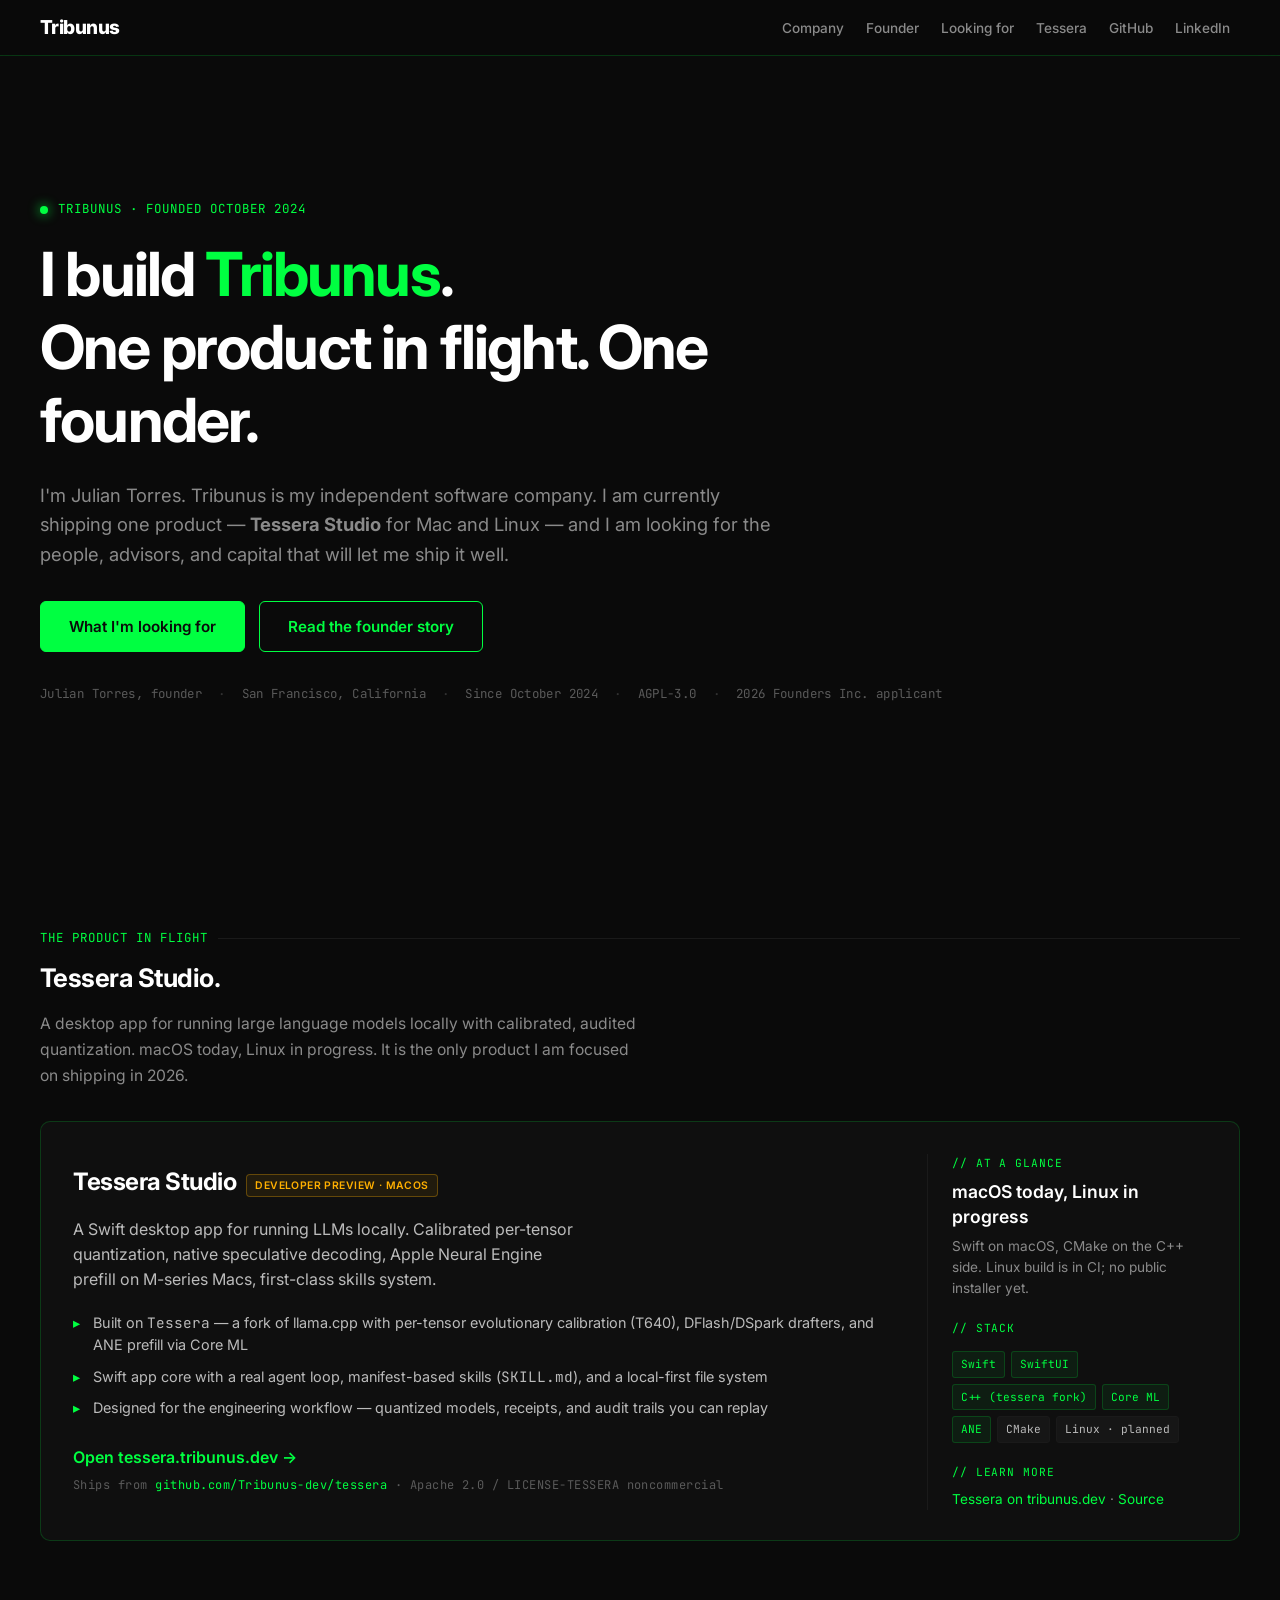
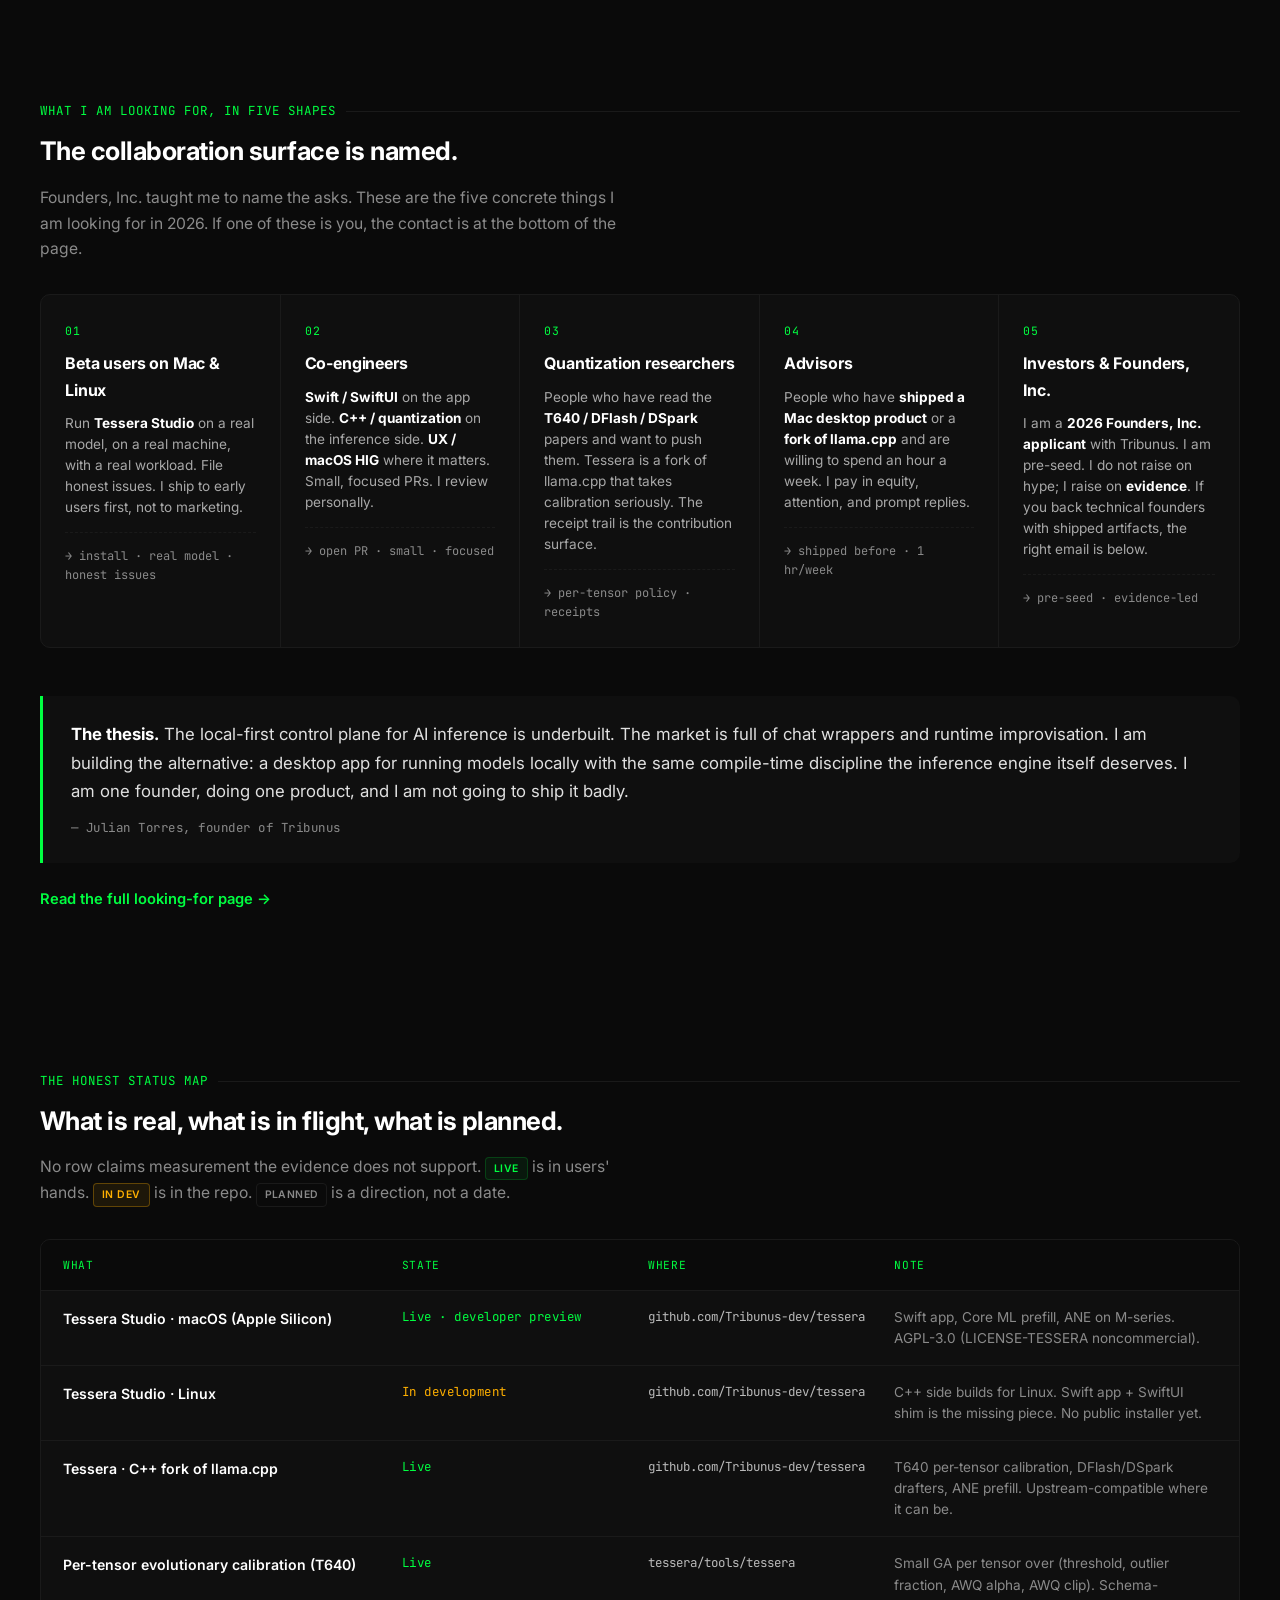
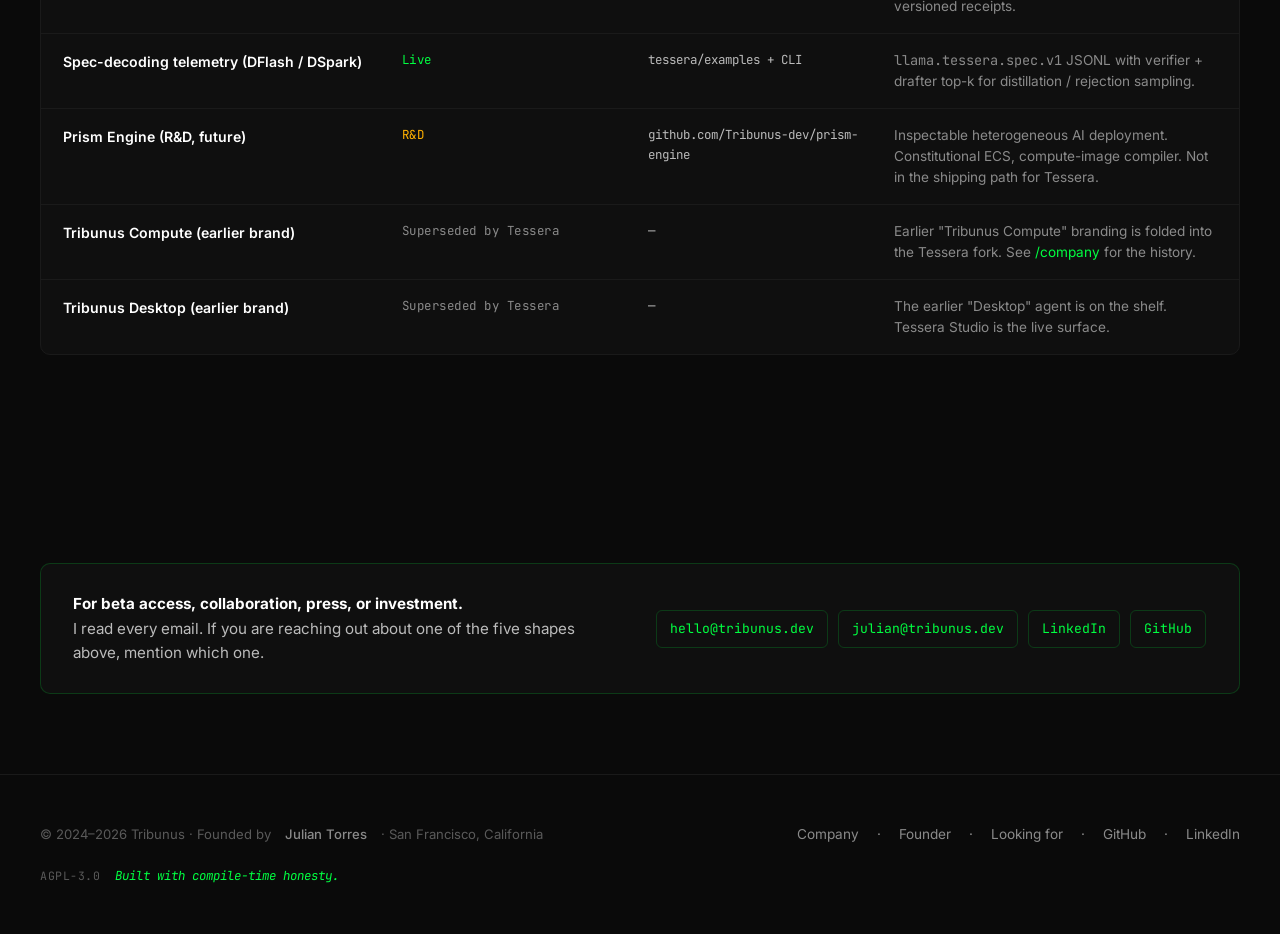
==== commit bbd110c5: "Refocus tribunus.dev on the company and the founder Per direction: tribunus.dev is exclusively about" ====
--- a/index.html
+++ b/index.html
@@ -3,19 +3,19 @@
 <head>
 <meta charset="utf-8">
 <meta name="viewport" content="width=device-width, initial-scale=1">
-<title>Tribunus · The local-first control plane for agentic engineering</title>
-<meta name="description" content="Tribunus is the local-first control plane for agentic engineering. Open-source AI agent (Desktop), inference engine (Compute), durable authority (Cell), and federated fabric. Founded October 2024 by Julian Torres in San Francisco. AGPLv3.">
+<title>Tribunus · Julian Torres, founder</title>
+<meta name="description" content="Tribunus is an independent software company founded by Julian Torres in San Francisco. Currently building Tessera Studio for Mac and Linux. Founder applying to Founders, Inc. 2026.">
 <meta name="theme-color" content="#0a0a0a">
-<meta property="og:title" content="Tribunus · The local-first control plane for agentic engineering">
-<meta property="og:description" content="Open-source AI agent, inference engine, durable authority, and federated fabric. Founded October 2024 by Julian Torres in San Francisco. AGPLv3.">
-<meta property="og:type" content="website">
+<meta property="og:title" content="Tribunus · Julian Torres, founder">
+<meta property="og:description" content="Independent software company. San Francisco. One product in flight: Tessera Studio. Founder applying to Founders, Inc. 2026.">
+<meta property="og:type" content="profile">
 <meta property="og:url" content="https://tribunus.dev">
 <meta property="og:image" content="https://tribunus.dev/og.png">
 <meta name="twitter:card" content="summary_large_image">
-<meta name="twitter:title" content="Tribunus · The local-first control plane for agentic engineering">
-<meta name="twitter:description" content="Open-source AI agent, inference engine, durable authority, and federated fabric. Founded October 2024 by Julian Torres in San Francisco. AGPLv3.">
+<meta name="twitter:title" content="Tribunus · Julian Torres, founder">
+<meta name="twitter:description" content="Independent software company. San Francisco. One product in flight: Tessera Studio. Founder applying to Founders, Inc. 2026.">
 <link rel="canonical" href="https://tribunus.dev">
-<link rel="alternate" type="application/rss+xml" title="Tribunus Blog" href="https://tribunus.dev/rss.xml">
+<link rel="alternate" type="application/rss+xml" title="Tribunus" href="https://tribunus.dev/rss.xml">
 <link rel="icon" type="image/svg+xml" href="data:image/svg+xml,%3Csvg xmlns='http://www.w3.org/2000/svg' viewBox='0 0 32 32'%3E%3Crect width='32' height='32' rx='6' fill='%230a0a0a'/%3E%3Cpath d='M9 8v16M9 16h6M19 8v16h6' stroke='%2300ff41' stroke-width='2.5' fill='none' stroke-linecap='square'/%3E%3C/svg%3E">
 <link rel="preconnect" href="https://fonts.googleapis.com">
 <link rel="preconnect" href="https://fonts.gstatic.com" crossorigin>
@@ -35,8 +35,10 @@
 :root{
   --bg:#0a0a0a;--fg:#d0d0d0;--dim:#8a8a8a;--dim-2:#5a5a5a;
   --green:#00ff41;--green-dim:#00cc33;--green-bg:rgba(0,255,65,.06);
+  --green-soft:rgba(0,255,65,.12);
   --border:rgba(0,255,65,.18);--card-bg:#0f0f0f;--card-hover:#141414;
   --rule:#1a1a1a;--accent:#00ff41;
+  --warn:#ffb000;
 }
 
 /* ── typography ── */
@@ -44,7 +46,7 @@
 h1{font-size:clamp(2.2rem,5vw,3.8rem);letter-spacing:-.03em}
 h2{font-size:clamp(1.5rem,2.5vw,2rem);letter-spacing:-.02em}
 h3{font-size:1.15rem;color:#fff;letter-spacing:-.01em}
-code,.mono,.prompt{font-family:'JetBrains Mono','Fira Code','Cascadia Code',monospace}
+code,.mono{font-family:'JetBrains Mono','Fira Code','Cascadia Code',monospace}
 
 a{color:var(--green);text-decoration:none;transition:color .15s}
 a:hover{color:var(--green-dim)}
@@ -63,7 +65,6 @@
 .btn-primary:hover{background:var(--green-dim);border-color:var(--green-dim);color:#0a0a0a}
 .btn-ghost{background:transparent;color:var(--green)}
 .btn-ghost:hover{background:var(--green-bg)}
-.btn-sm{padding:8px 18px;font-size:.85rem}
 
 /* ── nav ── */
 nav{
@@ -93,94 +94,96 @@
 .hero{
   min-height:88vh;display:flex;flex-direction:column;
   justify-content:center;align-items:flex-start;text-align:left;
-  padding-top:64px;padding-bottom:80px;
-  max-width:none;
+  padding-top:64px;padding-bottom:64px;
   padding-left:max(24px,calc(50vw - 600px));
   padding-right:max(24px,calc(50vw - 600px));
 }
 .hero .eyebrow{font-family:'JetBrains Mono',monospace;font-size:.78rem;color:var(--green);letter-spacing:.08em;text-transform:uppercase;margin-bottom:18px;display:flex;align-items:center;gap:10px}
 .hero .eyebrow .dot{display:inline-block;width:8px;height:8px;border-radius:50%;background:var(--green);box-shadow:0 0 12px var(--green);animation:pulse 2.4s ease-in-out infinite}
 @keyframes pulse{0%,100%{opacity:1;transform:scale(1)}50%{opacity:.55;transform:scale(.85)}}
-.hero h1{margin-bottom:24px;max-width:18ch}
+.hero h1{margin-bottom:24px;max-width:22ch}
 .hero h1 .accent{color:var(--green)}
-.hero .lede{font-size:1.15rem;color:var(--dim);max-width:60ch;line-height:1.6;margin-bottom:32px}
-.hero .btns{display:flex;gap:14px;flex-wrap:wrap;margin-bottom:36px}
+.hero .lede{font-size:1.15rem;color:var(--dim);max-width:62ch;line-height:1.6;margin-bottom:32px}
+.hero .btns{display:flex;gap:14px;flex-wrap:wrap;margin-bottom:32px}
 .hero .founded{display:flex;flex-wrap:wrap;align-items:center;gap:16px;font-family:'JetBrains Mono',monospace;font-size:.78rem;color:var(--dim-2);letter-spacing:.03em}
 .hero .founded a{color:var(--dim);font-weight:500}
 .hero .founded a:hover{color:var(--green)}
 .hero .founded .sep{color:var(--dim-2);opacity:.5}
 
-/* ── L2 product split ── */
-.product-grid{display:grid;grid-template-columns:1fr 1fr;gap:24px}
-@media(max-width:820px){.product-grid{grid-template-columns:1fr}}
-
-.card{
+/* ── only-product card ── */
+.product-card{
   background:var(--card-bg);border:1px solid var(--border);border-radius:10px;
-  padding:32px 30px;transition:background .2s,border-color .2s;
-  display:flex;flex-direction:column
-}
-.card:hover{background:var(--card-hover);border-color:rgba(0,255,65,.35)}
-.card h3{display:flex;align-items:center;gap:10px;margin-bottom:10px}
-.card h3 .badge{
+  padding:32px 32px 30px;display:grid;grid-template-columns:1fr 280px;gap:32px;align-items:center
+}
+@media(max-width:760px){.product-card{grid-template-columns:1fr;gap:18px}}
+.product-card .left .badge-row{display:flex;align-items:center;gap:10px;margin-bottom:14px;flex-wrap:wrap}
+.product-card .name{color:#fff;font-size:1.5rem;font-weight:700;letter-spacing:-.02em;margin-bottom:6px}
+.product-card .tagline{color:#bbb;font-size:1rem;line-height:1.55;margin-bottom:16px;max-width:50ch}
+.product-card ul{list-style:none;margin-bottom:20px}
+.product-card li{position:relative;padding:5px 0 5px 20px;font-size:.9rem;color:#bbb;line-height:1.5}
+.product-card li::before{content:'\25b8';position:absolute;left:0;top:5px;color:var(--green)}
+.product-card .meta{font-family:'JetBrains Mono',monospace;font-size:.75rem;color:var(--dim-2);letter-spacing:.04em;margin-top:6px}
+.product-card .right{padding-left:24px;border-left:1px solid var(--rule);text-align:left}
+@media(max-width:760px){.product-card .right{padding-left:0;border-left:none;border-top:1px solid var(--rule);padding-top:18px}}
+.product-card .right .label{font-family:'JetBrains Mono',monospace;font-size:.7rem;color:var(--green);letter-spacing:.08em;text-transform:uppercase;margin-bottom:8px}
+.product-card .right .big{font-size:1.1rem;color:#fff;font-weight:600;line-height:1.4;margin-bottom:6px}
+.product-card .right .small{color:var(--dim);font-size:.85rem;line-height:1.55}
+.product-card .right .stack{margin-top:14px;display:flex;flex-wrap:wrap;gap:6px}
+.product-card .right .stack span{font-family:'JetBrains Mono',monospace;font-size:.7rem;color:#bbb;background:#161616;border:1px solid var(--rule);border-radius:3px;padding:3px 8px}
+.product-card .right .stack span.live{color:var(--green);border-color:var(--border);background:var(--green-bg)}
+
+.badge{
   display:inline-block;font-size:.65rem;font-weight:600;letter-spacing:.04em;
   text-transform:uppercase;
   background:var(--green-bg);color:var(--green);border:1px solid var(--border);
   border-radius:4px;padding:2px 8px
 }
-.card .tagline{color:#bbb;font-size:.92rem;line-height:1.55;margin-bottom:18px}
-.card ul{list-style:none;margin-bottom:24px}
-.card li{position:relative;padding:5px 0 5px 20px;font-size:.88rem;color:#bbb;line-height:1.5}
-.card li::before{content:'\25b8';position:absolute;left:0;top:5px;color:var(--green)}
-.card .link-arrow{margin-top:auto;align-self:flex-start;font-size:.88rem}
-
-/* ── pillars strip ── */
-.pillars-row{display:grid;grid-template-columns:repeat(4,1fr);gap:0;border:1px solid var(--rule);border-radius:10px;overflow:hidden;background:var(--card-bg);margin-top:32px}
-@media(max-width:900px){.pillars-row{grid-template-columns:1fr 1fr}}
-@media(max-width:560px){.pillars-row{grid-template-columns:1fr}}
-.pillar{padding:24px 24px 26px;border-right:1px solid var(--rule);border-bottom:1px solid var(--rule)}
-.pillar:last-child{border-right:none}
-@media(max-width:900px){.pillar:nth-child(2n){border-right:none}}
-@media(max-width:900px){.pillar:nth-last-child(-n+2){border-bottom:none}}
-@media(max-width:560px){.pillar{border-right:none;border-bottom:1px solid var(--rule)}.pillar:last-child{border-bottom:none}}
-.pillar .num{font-family:'JetBrains Mono',monospace;font-size:.72rem;color:var(--green);letter-spacing:.08em;margin-bottom:10px}
-.pillar h4{font-size:1rem;color:#fff;margin-bottom:8px;letter-spacing:-.01em}
-.pillar p{color:#a8a8a8;font-size:.85rem;line-height:1.55}
-
-/* ── L3 ADRs (terminal style, kept from original) ── */
-.adr-list{display:flex;flex-direction:column;gap:0;margin-top:8px}
-.adr-item{border-bottom:1px solid var(--rule)}
-.adr-item:first-child{border-top:1px solid var(--rule)}
-
-.prompt{
-  display:flex;align-items:center;gap:10px;
-  padding:14px 18px;cursor:pointer;user-select:none;
-  font-size:.9rem;color:var(--green);transition:background .15s
-}
-.prompt:hover{background:var(--green-bg)}
-.prompt .arrow{display:inline-block;width:1em;transition:transform .2s;color:var(--dim)}
-.prompt.open .arrow{transform:rotate(90deg)}
-.prompt .sigil{color:var(--green);font-weight:700}
-.prompt .label{color:#fff;font-weight:500}
-.prompt .status{display:inline-flex;align-items:center;gap:4px;margin-left:auto;font-size:.75rem;color:var(--dim)}
-.prompt .status .check{color:var(--green)}
-
-.adr-body{overflow:hidden;max-height:0;transition:max-height .35s ease,padding .35s ease;padding:0 18px}
-.adr-body.open{max-height:500px;padding:0 18px 18px}
-.adr-body p{font-size:.88rem;color:#aaa;margin-bottom:12px;line-height:1.6}
-.adr-body .links{display:flex;gap:16px;font-size:.82rem;flex-wrap:wrap}
-.adr-body .links a{display:inline-flex;align-items:center;gap:4px}
-
-/* ── social / press strip ── */
+.badge.warn{background:rgba(255,176,0,.08);color:var(--warn);border-color:rgba(255,176,0,.3)}
+
+/* ── looking-for 5-up grid ── */
+.shapes{display:grid;grid-template-columns:repeat(5,1fr);gap:0;margin-top:32px;border:1px solid var(--rule);border-radius:10px;overflow:hidden;background:var(--card-bg)}
+@media(max-width:1080px){.shapes{grid-template-columns:1fr 1fr}}
+@media(max-width:560px){.shapes{grid-template-columns:1fr}}
+.shape{padding:26px 24px;border-right:1px solid var(--rule);border-bottom:1px solid var(--rule)}
+.shape:last-child{border-right:none}
+.shape:nth-child(5n){border-right:none}
+.shape:nth-last-child(-n+5){border-bottom:none}
+@media(max-width:1080px){.shape{}.shape:nth-child(2n){border-right:none}.shape:nth-last-child(-n+5){border-bottom:1px solid var(--rule)}.shape:nth-last-child(-n+2){border-bottom:none}}
+@media(max-width:560px){.shape{border-right:none;border-bottom:1px solid var(--rule)}.shape:last-child{border-bottom:none}}
+.shape .num{font-family:'JetBrains Mono',monospace;font-size:.72rem;color:var(--green);letter-spacing:.08em;margin-bottom:10px}
+.shape h4{font-size:1rem;color:#fff;margin-bottom:10px;letter-spacing:-.01em}
+.shape p{color:#a8a8a8;font-size:.85rem;line-height:1.55}
+.shape p strong{color:#fff}
+.shape .ask{margin-top:14px;padding-top:14px;border-top:1px dashed var(--rule);font-family:'JetBrains Mono',monospace;font-size:.75rem;color:var(--dim);line-height:1.55}
+
+/* ── status table (honest capability map) ── */
+.status-table{margin-top:32px;border:1px solid var(--rule);border-radius:10px;overflow:hidden;background:var(--card-bg)}
+.status-row{display:grid;grid-template-columns:1.4fr 1fr 1fr 1.4fr;gap:16px;padding:16px 22px;border-bottom:1px solid var(--rule);align-items:start;font-size:.88rem}
+.status-row:last-child{border-bottom:none}
+.status-row.head{background:#0a0a0a;font-family:'JetBrains Mono',monospace;font-size:.7rem;letter-spacing:.06em;text-transform:uppercase;color:var(--green)}
+.status-row .what{color:#fff;font-weight:600}
+.status-row .state{font-family:'JetBrains Mono',monospace;font-size:.78rem;letter-spacing:.04em}
+.status-row .state.live{color:var(--green)}
+.status-row .state.dev{color:var(--warn)}
+.status-row .state.plan{color:var(--dim)}
+.status-row .where{color:#bbb;font-family:'JetBrains Mono',monospace;font-size:.78rem}
+.status-row .note{color:var(--dim);font-size:.85rem;line-height:1.55}
+@media(max-width:860px){.status-row{grid-template-columns:1fr;gap:6px}.status-row.head{display:none}}
+
+/* ── thesis quote ── */
+.thesis{margin-top:48px;padding:24px 28px;border-left:3px solid var(--green);background:var(--card-bg);border-radius:0 10px 10px 0}
+.thesis p{color:#e0e0e0;font-size:1.05rem;line-height:1.7}
+.thesis p strong{color:#fff}
+.thesis cite{display:block;margin-top:12px;font-style:normal;font-family:'JetBrains Mono',monospace;font-size:.78rem;color:var(--dim);letter-spacing:.04em}
+
+/* ── press / contact ── */
 .press-strip{margin-top:48px;display:grid;grid-template-columns:1fr 1fr;gap:32px;align-items:center;padding:28px 32px;border:1px solid var(--border);border-radius:10px;background:var(--card-bg)}
 @media(max-width:760px){.press-strip{grid-template-columns:1fr}}
 .press-strip .text{color:#bbb;font-size:.95rem;line-height:1.6}
 .press-strip .text strong{color:#fff}
-.press-strip .links{display:flex;flex-wrap:wrap;gap:14px;font-family:'JetBrains Mono',monospace;font-size:.85rem}
-.press-strip .links a{display:inline-flex;align-items:center;gap:6px;padding:6px 12px;border:1px solid var(--border);border-radius:6px;color:var(--green);transition:background .15s}
+.press-strip .links{display:flex;flex-wrap:wrap;gap:10px;font-family:'JetBrains Mono',monospace;font-size:.82rem}
+.press-strip .links a{display:inline-flex;align-items:center;gap:6px;padding:7px 13px;border:1px solid var(--border);border-radius:6px;color:var(--green);transition:background .15s}
 .press-strip .links a:hover{background:var(--green-bg)}
-
-/* ── verified badge ── */
-.verified{display:inline-flex;align-items:center;justify-content:center;width:16px;height:16px;border-radius:50%;background:var(--green);color:#0a0a0a;font-size:10px;font-weight:700;margin-left:4px;flex-shrink:0;line-height:1}
 
 /* ── footer ── */
 footer{
@@ -206,10 +209,9 @@
   <a href="//tribunus.dev" class="nav-brand">Tribunus</a>
   <ul class="nav-links">
     <li><a href="//tribunus.dev/company">Company</a></li>
-    <li><a href="//compute.tribunus.dev">Compute</a></li>
-    <li><a href="//desktop.tribunus.dev">Desktop</a></li>
-    <li><a href="//docs.tribunus.dev">Docs</a></li>
-    <li><a href="//tribunus.dev/blog">Blog</a></li>
+    <li><a href="//tribunus.dev/founder">Founder</a></li>
+    <li><a href="//tribunus.dev/looking-for">Looking for</a></li>
+    <li><a href="//tribunus.dev/tessera">Tessera</a></li>
     <li><a href="https://github.com/Tribunus-dev">GitHub</a></li>
     <li><a href="https://www.linkedin.com/in/juliantorr-es">LinkedIn</a></li>
   </ul>
@@ -217,232 +219,186 @@
 
 <!-- ═══ L1 hero ═══ -->
 <section class="hero" id="top">
-  <div class="eyebrow"><span class="dot"></span>v0 · now in active development</div>
-  <h1>The local-first <span class="accent">control plane</span> for agentic engineering.</h1>
-  <p class="lede">Tribunus is the open-source stack that lets engineers run AI agents and inference on their own hardware — with explicit authority, compile-time guarantees, and receipts instead of logs.</p>
+  <div class="eyebrow"><span class="dot"></span>Tribunus · founded October 2024</div>
+  <h1>I build <span class="accent">Tribunus</span>.<br>One product in flight. One founder.</h1>
+  <p class="lede">I'm Julian Torres. Tribunus is my independent software company. I am currently shipping one product — <strong>Tessera Studio</strong> for Mac and Linux — and I am looking for the people, advisors, and capital that will let me ship it well.</p>
   <div class="btns">
-    <a href="//tribunus.dev/company" class="btn btn-primary">Read the company story</a>
-    <a href="//github.com/Tribunus-dev" class="btn btn-ghost">View on GitHub</a>
+    <a href="//tribunus.dev/looking-for" class="btn btn-primary">What I'm looking for</a>
+    <a href="//tribunus.dev/founder" class="btn btn-ghost">Read the founder story</a>
   </div>
   <div class="founded">
-    <span>Founded October 2024</span>
+    <span>Julian Torres, founder</span>
     <span class="sep">·</span>
     <span>San Francisco, California</span>
     <span class="sep">·</span>
-    <span><a href="//tribunus.dev/founder">Julian Torres, founder</a></span>
+    <span>Since October 2024</span>
     <span class="sep">·</span>
-    <span>AGPLv3</span>
+    <span>AGPL-3.0</span>
+    <span class="sep">·</span>
+    <span>2026 Founders Inc. applicant</span>
   </div>
 </section>
 
-<!-- ═══ L2 product split ═══ -->
-<section id="products">
-  <div class="sec-head">product family</div>
-  <h2 class="sec-title">Four products, one compiled stack.</h2>
-  <p class="sec-sub">Each product is a layer in the same control plane. They are designed to be deployed together, but each is independently useful.</p>
-  <div class="product-grid">
-
-    <!-- Desktop -->
-    <div class="card">
-      <h3>
-        <span>Tribunus Desktop</span>
-        <span class="badge">agent</span>
-      </h3>
-      <p class="tagline">The AI coding agent. Local, project-aware, multi-agent, capability-scoped plugins. Electron app for macOS, Linux, and Windows.</p>
+<!-- ═══ the one product ═══ -->
+<section id="product">
+  <div class="sec-head">the product in flight</div>
+  <h2 class="sec-title">Tessera Studio.</h2>
+  <p class="sec-sub">A desktop app for running large language models locally with calibrated, audited quantization. macOS today, Linux in progress. It is the only product I am focused on shipping in 2026.</p>
+
+  <div class="product-card">
+    <div class="left">
+      <div class="badge-row">
+        <h3 class="name">Tessera Studio</h3>
+        <span class="badge warn">developer preview · macOS</span>
+      </div>
+      <p class="tagline">A Swift desktop app for running LLMs locally. Calibrated per-tensor quantization, native speculative decoding, Apple Neural Engine prefill on M-series Macs, first-class skills system.</p>
       <ul>
-        <li>Agent system with tool execution</li>
-        <li>Project-aware sessions</li>
-        <li>Any LLM backend (local or remote)</li>
-        <li>Capability-scoped plugin system</li>
+        <li>Built on <code class="mono">Tessera</code> — a fork of llama.cpp with per-tensor evolutionary calibration (T640), DFlash/DSpark drafters, and ANE prefill via Core ML</li>
+        <li>Swift app core with a real agent loop, manifest-based skills (<code class="mono">SKILL.md</code>), and a local-first file system</li>
+        <li>Designed for the engineering workflow — quantized models, receipts, and audit trails you can replay</li>
       </ul>
-      <a href="//desktop.tribunus.dev" class="link-arrow">Open Desktop</a>
-    </div>
-
-    <!-- Compute -->
-    <div class="card">
-      <h3>
-        <span>Tribunus Compute</span>
-        <span class="badge">engine</span>
-      </h3>
-      <p class="tagline">The portable inference engine. Compile-time candidate generation, 6-check backend admission, numerical oracle. Multi-backend from day one.</p>
-      <ul>
-        <li>No guessing: compile-time candidate generation + 6-check admission</li>
-        <li>Numerical oracle: Apple Silicon FP32 as the golden reference</li>
-        <li>Multi-backend: CUDA, Metal, Vulkan, ROCm, oneDNN, Level Zero, TT-NN</li>
-        <li>6 runtime pipelines: intake → prefill → decode → KV → speculation → output</li>
-      </ul>
-      <a href="//compute.tribunus.dev" class="link-arrow">Open Compute</a>
-    </div>
-
-    <!-- Cell -->
-    <div class="card">
-      <h3>
-        <span>Tribunus Cell</span>
-        <span class="badge">runtime</span>
-      </h3>
-      <p class="tagline">The local-first durable authority. PGlite for durable state, Valkey for ephemeral coordination, capability-scoped tool runtime, receipted mutations.</p>
-      <ul>
-        <li>Durable authority in PGlite (Postgres-compatible)</li>
-        <li>Ephemeral coordination in Valkey</li>
-        <li>Capability-scoped tool runtime</li>
-        <li>Every mutation produces a cryptographically bound receipt</li>
-      </ul>
-      <a href="//docs.tribunus.dev" class="link-arrow">Read the docs</a>
-    </div>
-
-    <!-- Federation -->
-    <div class="card">
-      <h3>
-        <span>Tribunus Federation</span>
-        <span class="badge">fabric</span>
-      </h3>
-      <p class="tagline">Federated inference across cells. Capability discovery, peer routing, distributed control plane, mutual-aid compute fabric. Federation is the escape valve, never the default.</p>
-      <ul>
-        <li>Node enrollment + capability advertisement</li>
-        <li>Capability-aware peer routing</li>
-        <li>Valkey Streams for durable delivery</li>
-        <li>Scale-out without losing compile-time guarantees</li>
-      </ul>
-      <a href="//docs.tribunus.dev" class="link-arrow">Read the docs</a>
-    </div>
-
+      <a href="https://tessera.tribunus.dev" target="_blank" rel="noopener noreferrer" class="link-arrow">Open tessera.tribunus.dev</a>
+      <div class="meta">Ships from <a href="https://github.com/Tribunus-dev/tessera" target="_blank" rel="noopener noreferrer">github.com/Tribunus-dev/tessera</a> · Apache 2.0 / LICENSE-TESSERA noncommercial</div>
+    </div>
+    <div class="right">
+      <div class="label">// at a glance</div>
+      <div class="big">macOS today, Linux in progress</div>
+      <div class="small">Swift on macOS, CMake on the C++ side. Linux build is in CI; no public installer yet.</div>
+      <div class="label" style="margin-top:20px">// stack</div>
+      <div class="stack">
+        <span class="live">Swift</span>
+        <span class="live">SwiftUI</span>
+        <span class="live">C++ (tessera fork)</span>
+        <span class="live">Core ML</span>
+        <span class="live">ANE</span>
+        <span>CMake</span>
+        <span>Linux · planned</span>
+      </div>
+      <div class="label" style="margin-top:20px">// learn more</div>
+      <div class="small"><a href="//tribunus.dev/tessera">Tessera on tribunus.dev</a> · <a href="https://github.com/Tribunus-dev/tessera" target="_blank" rel="noopener noreferrer">Source</a></div>
+    </div>
   </div>
 </section>
 
-<!-- ═══ pillars strip ═══ -->
-<section>
-  <div class="sec-head">what we are, in four lines</div>
-  <h2 class="sec-title">The four pillars.</h2>
-  <p class="sec-sub">We are not in the business of releasing AI products. We are in the business of compiling them.</p>
-  <div class="pillars-row">
-    <div class="pillar">
+<!-- ═══ looking for — 5 shapes ═══ -->
+<section id="looking-for">
+  <div class="sec-head">what I am looking for, in five shapes</div>
+  <h2 class="sec-title">The collaboration surface is named.</h2>
+  <p class="sec-sub">Founders, Inc. taught me to name the asks. These are the five concrete things I am looking for in 2026. If one of these is you, the contact is at the bottom of the page.</p>
+
+  <div class="shapes">
+    <div class="shape">
       <div class="num">01</div>
-      <h4>Compile-time, not runtime</h4>
-      <p>Decisions are frozen before execution. The plan is the receipt. We do not improvise correctness under load.</p>
-    </div>
-    <div class="pillar">
+      <h4>Beta users on Mac &amp; Linux</h4>
+      <p>Run <strong>Tessera Studio</strong> on a real model, on a real machine, with a real workload. File honest issues. I ship to early users first, not to marketing.</p>
+      <div class="ask">→ install · real model · honest issues</div>
+    </div>
+    <div class="shape">
       <div class="num">02</div>
-      <h4>Local-first, federated when needed</h4>
-      <p>Your hardware, your data, your model. Federation is the escape valve — never the default, always available.</p>
-    </div>
-    <div class="pillar">
+      <h4>Co-engineers</h4>
+      <p><strong>Swift / SwiftUI</strong> on the app side. <strong>C++ / quantization</strong> on the inference side. <strong>UX / macOS HIG</strong> where it matters. Small, focused PRs. I review personally.</p>
+      <div class="ask">→ open PR · small · focused</div>
+    </div>
+    <div class="shape">
       <div class="num">03</div>
-      <h4>Authority, not ambient access</h4>
-      <p>Every plugin, tool, and agent receives explicit capability grants. Nothing has ambient authority over your state.</p>
-    </div>
-    <div class="pillar">
+      <h4>Quantization researchers</h4>
+      <p>People who have read the <strong>T640 / DFlash / DSpark</strong> papers and want to push them. Tessera is a fork of llama.cpp that takes calibration seriously. The receipt trail is the contribution surface.</p>
+      <div class="ask">→ per-tensor policy · receipts</div>
+    </div>
+    <div class="shape">
       <div class="num">04</div>
-      <h4>Receipts, not logs</h4>
-      <p>Every mutation is cryptographically bound. Logs are what you write when nothing happened; receipts are what happened.</p>
-    </div>
-  </div>
+      <h4>Advisors</h4>
+      <p>People who have <strong>shipped a Mac desktop product</strong> or a <strong>fork of llama.cpp</strong> and are willing to spend an hour a week. I pay in equity, attention, and prompt replies.</p>
+      <div class="ask">→ shipped before · 1 hr/week</div>
+    </div>
+    <div class="shape">
+      <div class="num">05</div>
+      <h4>Investors &amp; Founders, Inc.</h4>
+      <p>I am a <strong>2026 Founders, Inc. applicant</strong> with Tribunus. I am pre-seed. I do not raise on hype; I raise on <strong>evidence</strong>. If you back technical founders with shipped artifacts, the right email is below.</p>
+      <div class="ask">→ pre-seed · evidence-led</div>
+    </div>
+  </div>
+
+  <div class="thesis">
+    <p><strong>The thesis.</strong> The local-first control plane for AI inference is underbuilt. The market is full of chat wrappers and runtime improvisation. I am building the alternative: a desktop app for running models locally with the same compile-time discipline the inference engine itself deserves. I am one founder, doing one product, and I am not going to ship it badly.</p>
+    <cite>— Julian Torres, founder of Tribunus</cite>
+  </div>
+
+  <a href="//tribunus.dev/looking-for" class="link-arrow" style="margin-top:24px;display:inline-flex;font-size:.92rem">Read the full looking-for page</a>
 </section>
 
-<!-- ═══ L3 ADR / For Engineers ═══ -->
-<section id="engineers">
-  <div class="sec-head">for engineers</div>
-  <h2 class="sec-title">Architecture decision records.</h2>
-  <p class="sec-sub">The decisions that define Tribunus Compute — each one generated, verified, and source-backed.</p>
-  <div class="adr-list">
-
-    <!-- ADR 0037 -->
-    <div class="adr-item">
-      <div class="prompt mono" onclick="toggleADR(this)">
-        <span class="arrow">&#x25B6;</span>
-        <span class="sigil">$</span>
-        <span class="label">ADR 0037: Backend Realization Contract</span>
-        <span class="status"><span class="check">&#x2713;</span> verified</span>
-      </div>
-      <div class="adr-body">
-        <p>Defines the formal contract each hardware backend must satisfy to be admitted into the Tribunus Compute runtime. Covers kernel registration, memory layout, stream synchronization, and the 6-check admission pipeline that gates every backend at compile time.</p>
-        <div class="links">
-          <a href="//compute.tribunus.dev/docs/adr/0037" class="link-arrow">Full ADR</a>
-          <a href="https://github.com/Tribunus-dev/Tribunus-Compute" class="link-arrow" target="_blank" rel="noopener noreferrer">Source</a>
-        </div>
-      </div>
-    </div>
-
-    <!-- ADR 0038 -->
-    <div class="adr-item">
-      <div class="prompt mono" onclick="toggleADR(this)">
-        <span class="arrow">&#x25B6;</span>
-        <span class="sigil">$</span>
-        <span class="label">ADR 0038: Numerical Governance + Autotuning</span>
-        <span class="status"><span class="check">&#x2713;</span> verified</span>
-      </div>
-      <div class="adr-body">
-        <p>Establishes the numerical oracle — Apple Silicon FP32 as the golden reference — and the autotuning framework that validates every kernel against it. No kernel ships without passing the oracle's accuracy and performance gates.</p>
-        <div class="links">
-          <a href="//compute.tribunus.dev/docs/adr/0038" class="link-arrow">Full ADR</a>
-          <a href="https://github.com/Tribunus-dev/Tribunus-Compute" class="link-arrow" target="_blank" rel="noopener noreferrer">Source</a>
-        </div>
-      </div>
-    </div>
-
-    <!-- ADR 0039 -->
-    <div class="adr-item">
-      <div class="prompt mono" onclick="toggleADR(this)">
-        <span class="arrow">&#x25B6;</span>
-        <span class="sigil">$</span>
-        <span class="label">ADR 0039: Datacenter Control Plane</span>
-        <span class="status"><span class="check">&#x2713;</span> verified</span>
-      </div>
-      <div class="adr-body">
-        <p>Specifies the control plane architecture for multi-node inference deployments: node discovery, health monitoring, load distribution, and the contract between the control plane and the per-node Compute runtime. Enables scale-out without sacrificing compile-time guarantees.</p>
-        <div class="links">
-          <a href="//compute.tribunus.dev/docs/adr/0039" class="link-arrow">Full ADR</a>
-          <a href="https://github.com/Tribunus-dev/Tribunus-Compute" class="link-arrow" target="_blank" rel="noopener noreferrer">Source</a>
-        </div>
-      </div>
-    </div>
-
-    <!-- ADR 0040 -->
-    <div class="adr-item">
-      <div class="prompt mono" onclick="toggleADR(this)">
-        <span class="arrow">&#x25B6;</span>
-        <span class="sigil">$</span>
-        <span class="label">ADR 0040: Runtime Inference Pipelines</span>
-        <span class="status"><span class="check">&#x2713;</span> verified</span>
-      </div>
-      <div class="adr-body">
-        <p>Defines the six runtime pipelines — token intake, prefill, decode, KV cache management, speculative decoding, and output streaming — their scheduling guarantees, memory budgets, and the handoff contracts between adjacent stages. Each pipeline is a separate phase in the compile-time planner.</p>
-        <div class="links">
-          <a href="//compute.tribunus.dev/docs/adr/0040" class="link-arrow">Full ADR</a>
-          <a href="https://github.com/Tribunus-dev/Tribunus-Compute" class="link-arrow" target="_blank" rel="noopener noreferrer">Source</a>
-        </div>
-      </div>
-    </div>
-
-    <!-- ADR 0041 -->
-    <div class="adr-item">
-      <div class="prompt mono" onclick="toggleADR(this)">
-        <span class="arrow">&#x25B6;</span>
-        <span class="sigil">$</span>
-        <span class="label">ADR 0041: Server UX Strategy</span>
-        <span class="status"><span class="check">&#x2713;</span> verified</span>
-      </div>
-      <div class="adr-body">
-        <p>Defines the user-facing inference server interface: REST API surface, streaming protocol (SSE + server-sent events), health and metrics endpoints, configuration model, and the development-server mode that mirrors production behavior without requiring a full cluster.</p>
-        <div class="links">
-          <a href="//compute.tribunus.dev/docs/adr/0041" class="link-arrow">Full ADR</a>
-          <a href="https://github.com/Tribunus-dev/Tribunus-Compute" class="link-arrow" target="_blank" rel="noopener noreferrer">Source</a>
-        </div>
-      </div>
-    </div>
-
-  </div>
-
-  <!-- press / social strip -->
+<!-- ═══ honest status — what's real vs planned ═══ -->
+<section id="status">
+  <div class="sec-head">the honest status map</div>
+  <h2 class="sec-title">What is real, what is in flight, what is planned.</h2>
+  <p class="sec-sub">No row claims measurement the evidence does not support. <span class="badge live" style="font-size:.65rem">Live</span> is in users' hands. <span class="badge warn" style="font-size:.65rem">In dev</span> is in the repo. <span class="badge" style="font-size:.65rem;background:transparent;color:var(--dim);border-color:var(--rule)">Planned</span> is a direction, not a date.</p>
+
+  <div class="status-table">
+    <div class="status-row head">
+      <div>What</div><div>State</div><div>Where</div><div>Note</div>
+    </div>
+    <div class="status-row">
+      <div class="what">Tessera Studio · macOS (Apple Silicon)</div>
+      <div class="state live">Live · developer preview</div>
+      <div class="where">github.com/Tribunus-dev/tessera</div>
+      <div class="note">Swift app, Core ML prefill, ANE on M-series. AGPL-3.0 (LICENSE-TESSERA noncommercial).</div>
+    </div>
+    <div class="status-row">
+      <div class="what">Tessera Studio · Linux</div>
+      <div class="state dev">In development</div>
+      <div class="where">github.com/Tribunus-dev/tessera</div>
+      <div class="note">C++ side builds for Linux. Swift app + SwiftUI shim is the missing piece. No public installer yet.</div>
+    </div>
+    <div class="status-row">
+      <div class="what">Tessera · C++ fork of llama.cpp</div>
+      <div class="state live">Live</div>
+      <div class="where">github.com/Tribunus-dev/tessera</div>
+      <div class="note">T640 per-tensor calibration, DFlash/DSpark drafters, ANE prefill. Upstream-compatible where it can be.</div>
+    </div>
+    <div class="status-row">
+      <div class="what">Per-tensor evolutionary calibration (T640)</div>
+      <div class="state live">Live</div>
+      <div class="where">tessera/tools/tessera</div>
+      <div class="note">Small GA per tensor over (threshold, outlier fraction, AWQ alpha, AWQ clip). Schema-versioned receipts.</div>
+    </div>
+    <div class="status-row">
+      <div class="what">Spec-decoding telemetry (DFlash / DSpark)</div>
+      <div class="state live">Live</div>
+      <div class="where">tessera/examples + CLI</div>
+      <div class="note"><code class="mono">llama.tessera.spec.v1</code> JSONL with verifier + drafter top-k for distillation / rejection sampling.</div>
+    </div>
+    <div class="status-row">
+      <div class="what">Prism Engine (R&amp;D, future)</div>
+      <div class="state dev">R&amp;D</div>
+      <div class="where">github.com/Tribunus-dev/prism-engine</div>
+      <div class="note">Inspectable heterogeneous AI deployment. Constitutional ECS, compute-image compiler. Not in the shipping path for Tessera.</div>
+    </div>
+    <div class="status-row">
+      <div class="what">Tribunus Compute (earlier brand)</div>
+      <div class="state plan">Superseded by Tessera</div>
+      <div class="where">—</div>
+      <div class="note">Earlier "Tribunus Compute" branding is folded into the Tessera fork. See <a href="//tribunus.dev/company">/company</a> for the history.</div>
+    </div>
+    <div class="status-row">
+      <div class="what">Tribunus Desktop (earlier brand)</div>
+      <div class="state plan">Superseded by Tessera</div>
+      <div class="where">—</div>
+      <div class="note">The earlier "Desktop" agent is on the shelf. Tessera Studio is the live surface.</div>
+    </div>
+  </div>
+</section>
+
+<!-- ═══ press / contact ═══ -->
+<section class="tight" id="contact">
   <div class="press-strip">
     <div class="text">
-      <strong>For press, partnerships, and commercial licensing.</strong><br>
-      Tribunus is a founder-led, self-funded, independent software company. We are happy to talk to anyone working on inference, agent runtimes, or the trust model for AI in production.
+      <strong>For beta access, collaboration, press, or investment.</strong><br>
+      I read every email. If you are reaching out about one of the five shapes above, mention which one.
     </div>
     <div class="links">
       <a href="mailto:hello@tribunus.dev">hello@tribunus.dev</a>
-      <a href="mailto:enterprise@tribunus.dev">enterprise@tribunus.dev</a>
-      <a href="https://www.linkedin.com/in/juliantorr-es" target="_blank" rel="noopener noreferrer">LinkedIn (founder)</a>
-      <a href="//tribunus.dev/linkedin">LinkedIn copy</a>
+      <a href="mailto:julian@tribunus.dev">julian@tribunus.dev</a>
+      <a href="https://www.linkedin.com/in/juliantorr-es" target="_blank" rel="noopener noreferrer">LinkedIn</a>
       <a href="https://github.com/Tribunus-dev" target="_blank" rel="noopener noreferrer">GitHub</a>
     </div>
   </div>
@@ -456,22 +412,19 @@
   <div class="mid">
     <a href="//tribunus.dev/company">Company</a>
     &nbsp;&middot;&nbsp;
+    <a href="//tribunus.dev/founder">Founder</a>
+    &nbsp;&middot;&nbsp;
+    <a href="//tribunus.dev/looking-for">Looking for</a>
+    &nbsp;&middot;&nbsp;
     <a href="https://github.com/Tribunus-dev" target="_blank" rel="noopener noreferrer">GitHub</a>
     &nbsp;&middot;&nbsp;
     <a href="https://www.linkedin.com/in/juliantorr-es" target="_blank" rel="noopener noreferrer">LinkedIn</a>
   </div>
   <div class="right">
-    <span class="license">AGPL-3.0 · commercial licensing available</span>
+    <span class="license">AGPL-3.0</span>
     <span class="tagline">Built with compile-time honesty.</span>
   </div>
 </footer>
 
-<script>
-function toggleADR(el){
-  el.classList.toggle('open');
-  var body = el.nextElementSibling;
-  if(body) body.classList.toggle('open');
-}
-</script>
 </body>
 </html>
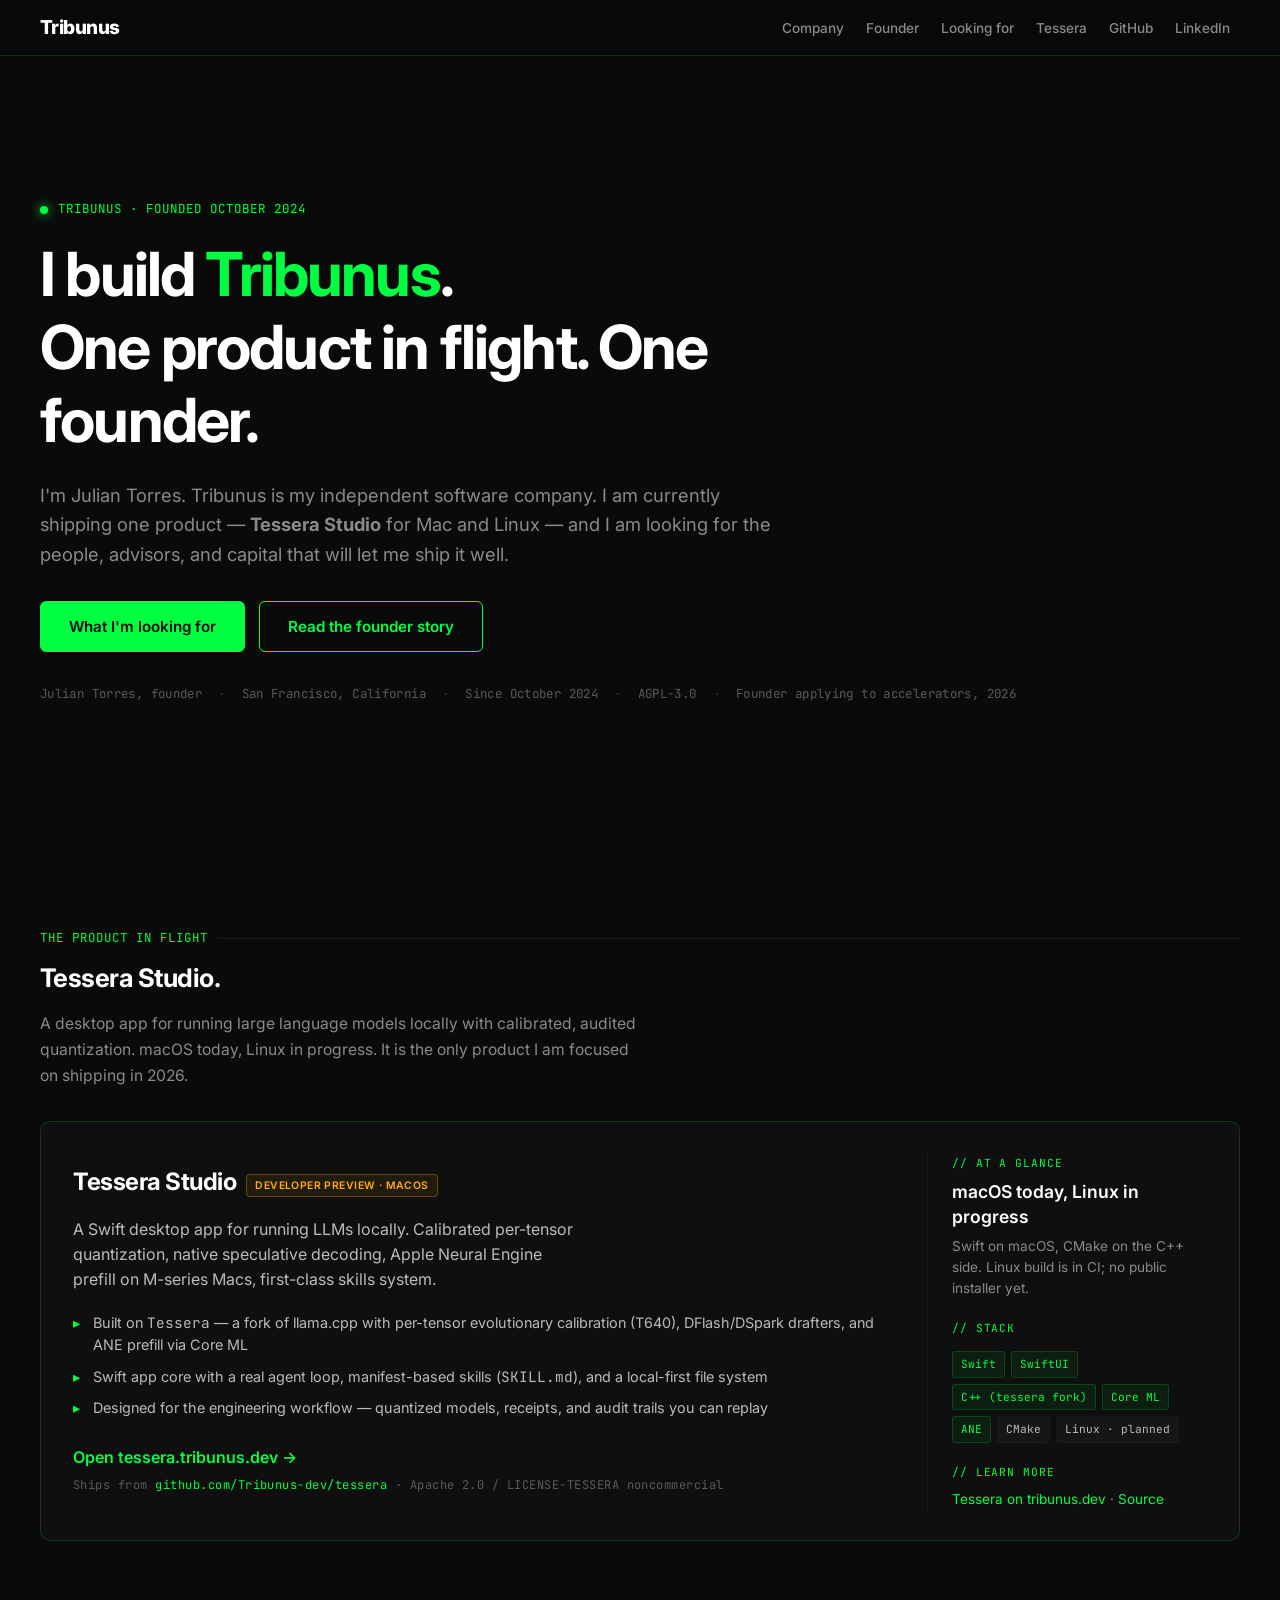
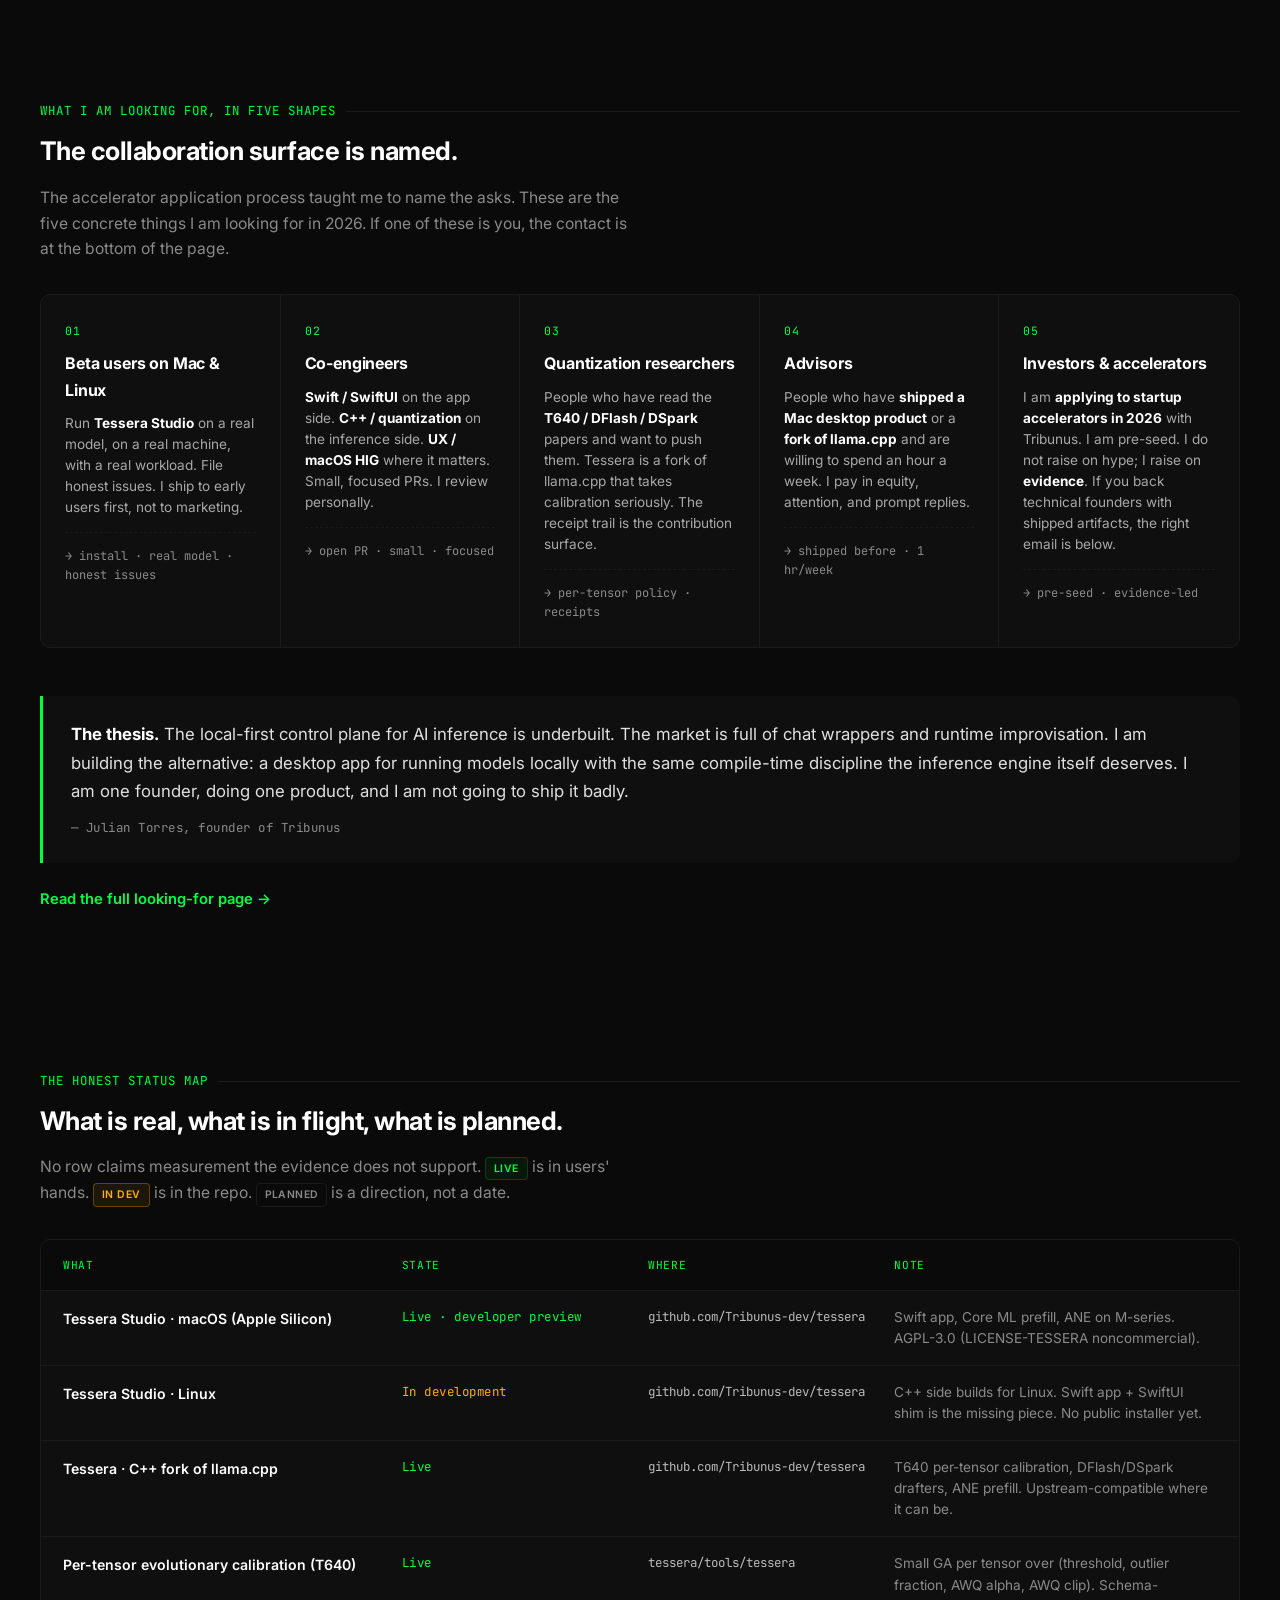
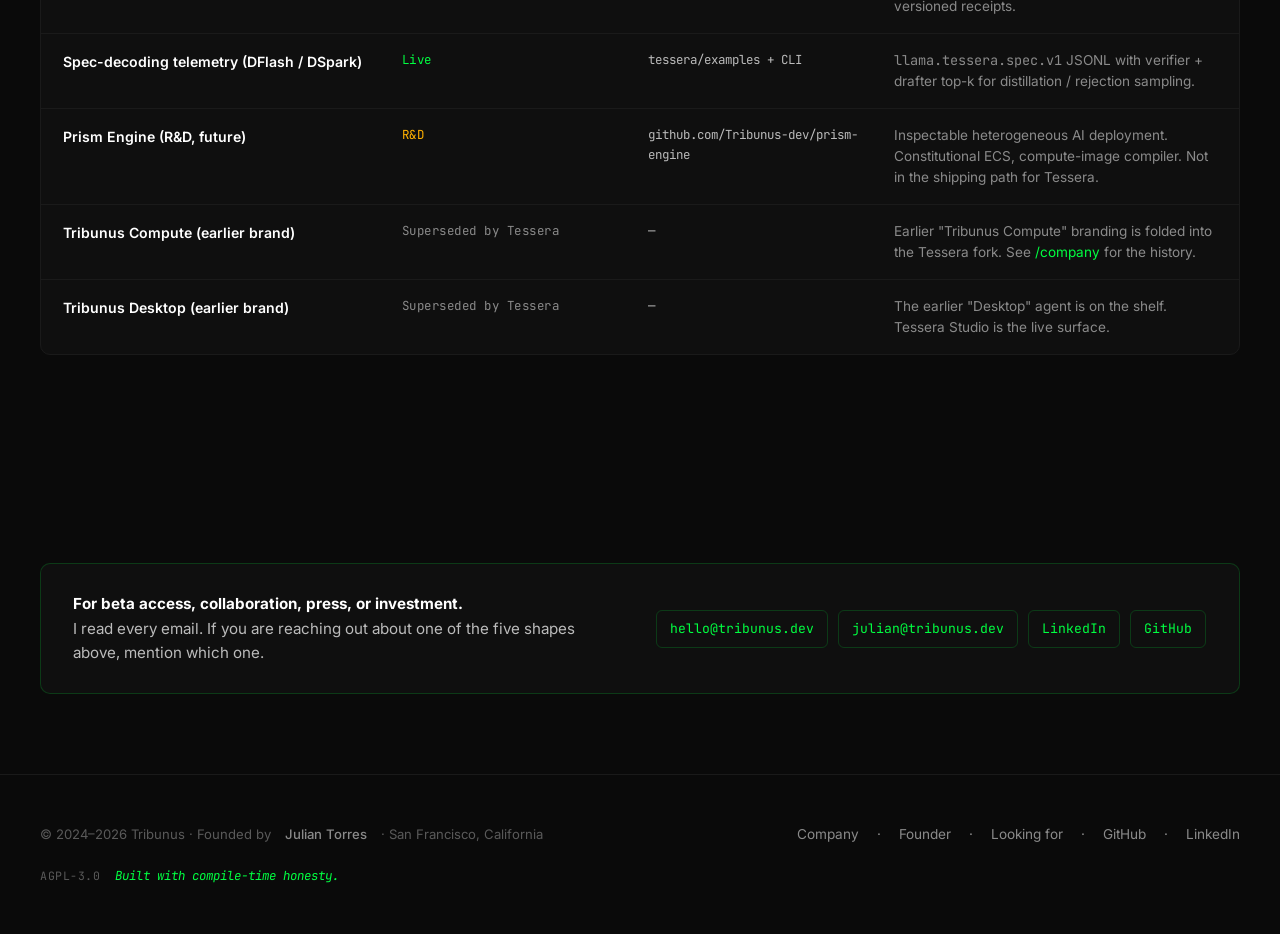
==== commit 3ec44afa: "Flip copy to 'applying to accelerators' and ship the founder profile Two changes bundled because the" ====
--- a/index.html
+++ b/index.html
@@ -4,16 +4,16 @@
 <meta charset="utf-8">
 <meta name="viewport" content="width=device-width, initial-scale=1">
 <title>Tribunus · Julian Torres, founder</title>
-<meta name="description" content="Tribunus is an independent software company founded by Julian Torres in San Francisco. Currently building Tessera Studio for Mac and Linux. Founder applying to Founders, Inc. 2026.">
+<meta name="description" content="Tribunus is an independent software company founded by Julian Torres in San Francisco. Currently building Tessera Studio for Mac and Linux. Founder applying to startup accelerators, 2026.">
 <meta name="theme-color" content="#0a0a0a">
 <meta property="og:title" content="Tribunus · Julian Torres, founder">
-<meta property="og:description" content="Independent software company. San Francisco. One product in flight: Tessera Studio. Founder applying to Founders, Inc. 2026.">
+<meta property="og:description" content="Independent software company. San Francisco. One product in flight: Tessera Studio. Founder applying to startup accelerators, 2026.">
 <meta property="og:type" content="profile">
 <meta property="og:url" content="https://tribunus.dev">
 <meta property="og:image" content="https://tribunus.dev/og.png">
 <meta name="twitter:card" content="summary_large_image">
 <meta name="twitter:title" content="Tribunus · Julian Torres, founder">
-<meta name="twitter:description" content="Independent software company. San Francisco. One product in flight: Tessera Studio. Founder applying to Founders, Inc. 2026.">
+<meta name="twitter:description" content="Independent software company. San Francisco. One product in flight: Tessera Studio. Founder applying to startup accelerators, 2026.">
 <link rel="canonical" href="https://tribunus.dev">
 <link rel="alternate" type="application/rss+xml" title="Tribunus" href="https://tribunus.dev/rss.xml">
 <link rel="icon" type="image/svg+xml" href="data:image/svg+xml,%3Csvg xmlns='http://www.w3.org/2000/svg' viewBox='0 0 32 32'%3E%3Crect width='32' height='32' rx='6' fill='%230a0a0a'/%3E%3Cpath d='M9 8v16M9 16h6M19 8v16h6' stroke='%2300ff41' stroke-width='2.5' fill='none' stroke-linecap='square'/%3E%3C/svg%3E">
@@ -235,7 +235,7 @@
     <span class="sep">·</span>
     <span>AGPL-3.0</span>
     <span class="sep">·</span>
-    <span>2026 Founders Inc. applicant</span>
+    <span>Founder applying to accelerators, 2026</span>
   </div>
 </section>
 
@@ -284,7 +284,7 @@
 <section id="looking-for">
   <div class="sec-head">what I am looking for, in five shapes</div>
   <h2 class="sec-title">The collaboration surface is named.</h2>
-  <p class="sec-sub">Founders, Inc. taught me to name the asks. These are the five concrete things I am looking for in 2026. If one of these is you, the contact is at the bottom of the page.</p>
+  <p class="sec-sub">The accelerator application process taught me to name the asks. These are the five concrete things I am looking for in 2026. If one of these is you, the contact is at the bottom of the page.</p>
 
   <div class="shapes">
     <div class="shape">
@@ -313,8 +313,8 @@
     </div>
     <div class="shape">
       <div class="num">05</div>
-      <h4>Investors &amp; Founders, Inc.</h4>
-      <p>I am a <strong>2026 Founders, Inc. applicant</strong> with Tribunus. I am pre-seed. I do not raise on hype; I raise on <strong>evidence</strong>. If you back technical founders with shipped artifacts, the right email is below.</p>
+      <h4>Investors &amp; accelerators</h4>
+      <p>I am <strong>applying to startup accelerators in 2026</strong> with Tribunus. I am pre-seed. I do not raise on hype; I raise on <strong>evidence</strong>. If you back technical founders with shipped artifacts, the right email is below.</p>
       <div class="ask">→ pre-seed · evidence-led</div>
     </div>
   </div>
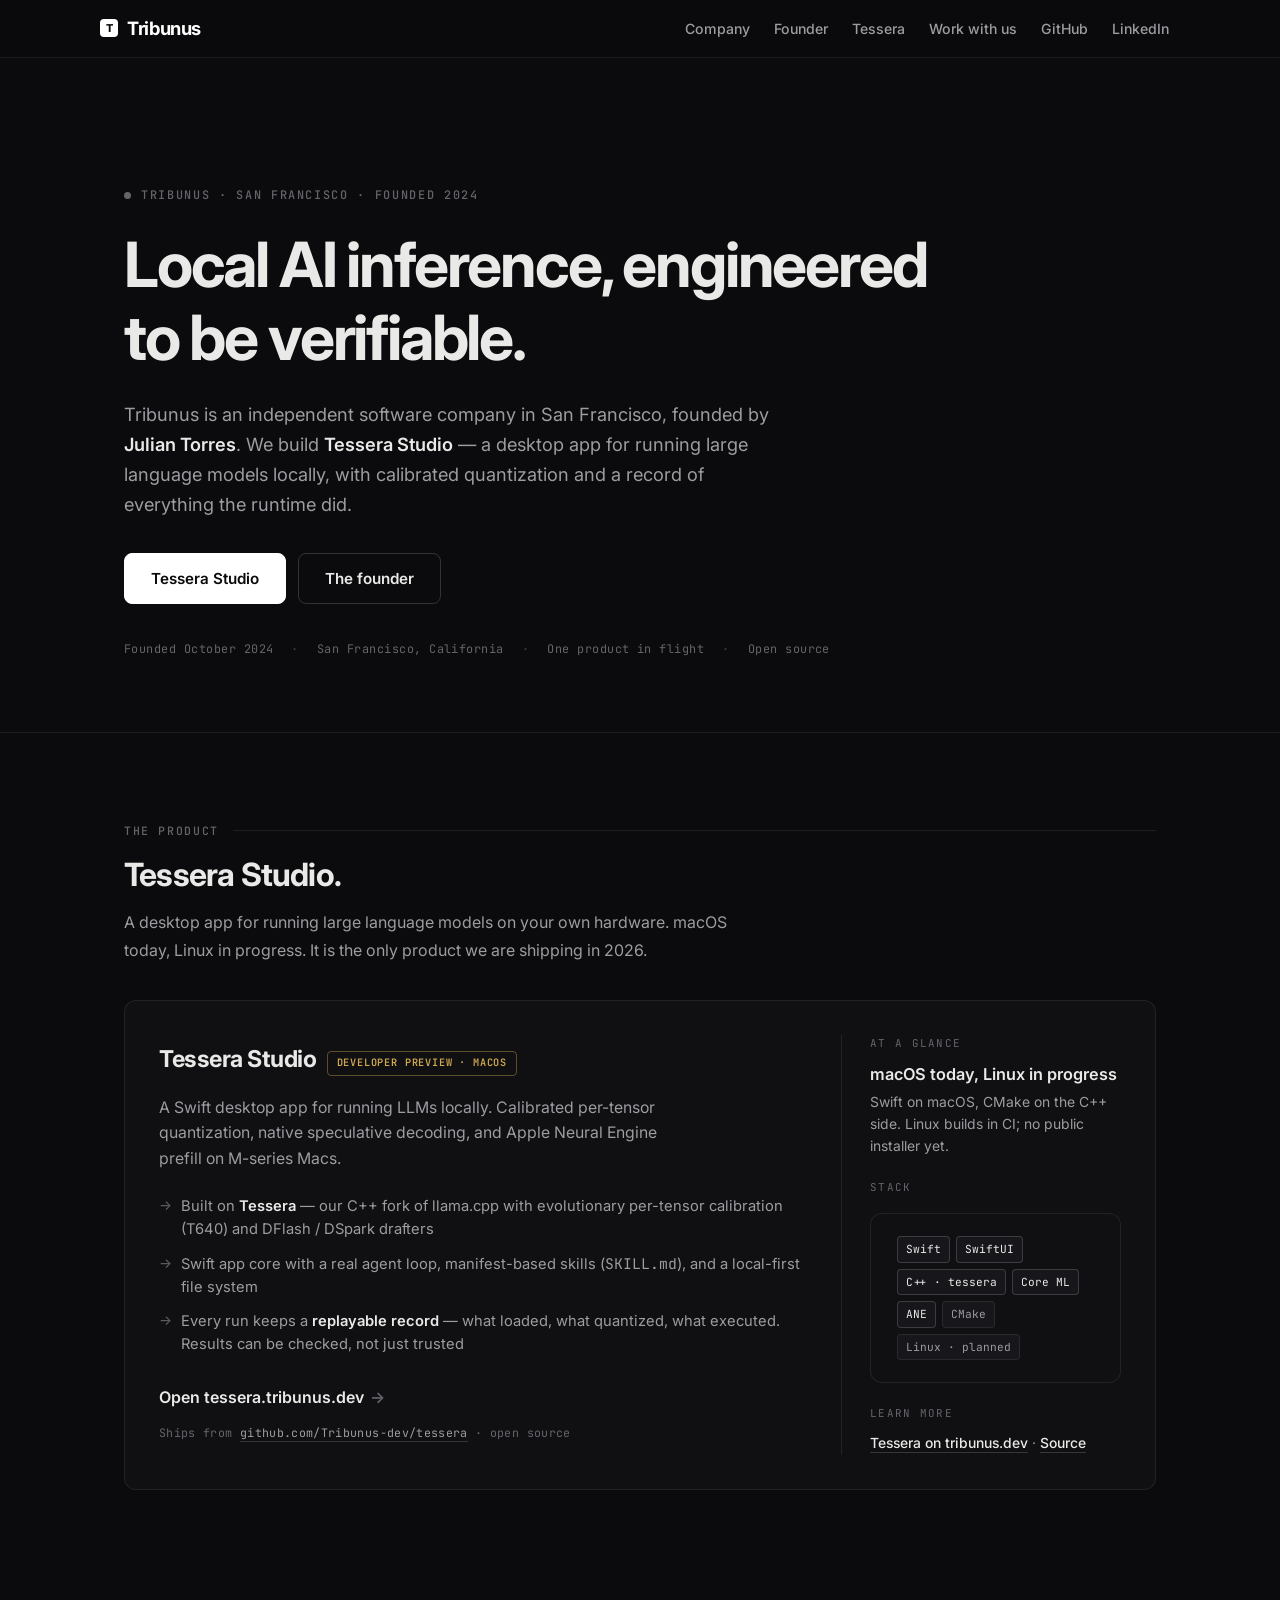
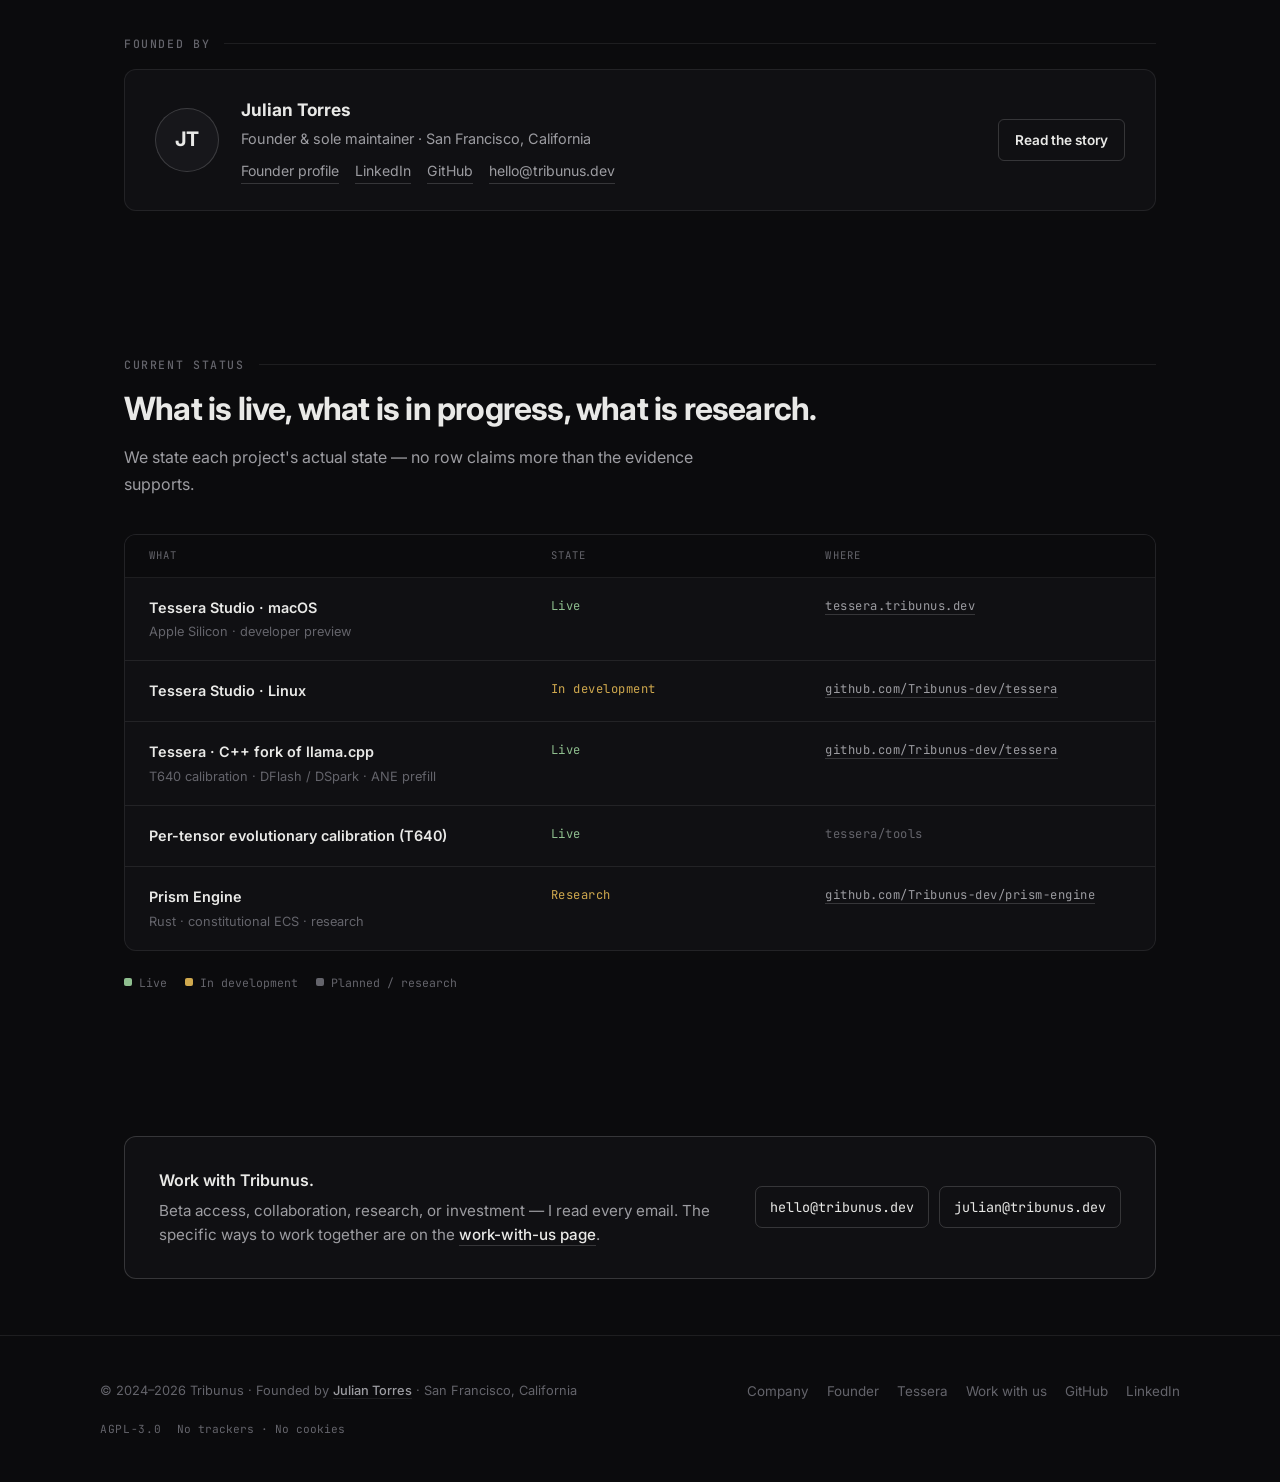
==== commit fbfb6c4d: "Tighten revamp: neutral re-skin, de-cringed copy, balanced company positioning - Shared assets/site." ====
--- a/index.html
+++ b/index.html
@@ -3,403 +3,178 @@
 <head>
 <meta charset="utf-8">
 <meta name="viewport" content="width=device-width, initial-scale=1">
-<title>Tribunus · Julian Torres, founder</title>
-<meta name="description" content="Tribunus is an independent software company founded by Julian Torres in San Francisco. Currently building Tessera Studio for Mac and Linux. Founder applying to startup accelerators, 2026.">
-<meta name="theme-color" content="#0a0a0a">
-<meta property="og:title" content="Tribunus · Julian Torres, founder">
-<meta property="og:description" content="Independent software company. San Francisco. One product in flight: Tessera Studio. Founder applying to startup accelerators, 2026.">
-<meta property="og:type" content="profile">
+<title>Tribunus — local AI software, built to be verifiable</title>
+<meta name="description" content="Tribunus is an independent software company in San Francisco, founded by Julian Torres. We build Tessera Studio — a desktop app for running large language models locally with calibrated quantization and a record of everything the runtime did.">
+<meta name="theme-color" content="#0b0b0d">
+<meta property="og:title" content="Tribunus — local AI software, built to be verifiable">
+<meta property="og:description" content="Independent software company in San Francisco, founded by Julian Torres. Shipping Tessera Studio — a desktop app for running LLMs locally with calibrated quantization.">
+<meta property="og:type" content="website">
 <meta property="og:url" content="https://tribunus.dev">
-<meta property="og:image" content="https://tribunus.dev/og.png">
 <meta name="twitter:card" content="summary_large_image">
-<meta name="twitter:title" content="Tribunus · Julian Torres, founder">
-<meta name="twitter:description" content="Independent software company. San Francisco. One product in flight: Tessera Studio. Founder applying to startup accelerators, 2026.">
 <link rel="canonical" href="https://tribunus.dev">
-<link rel="alternate" type="application/rss+xml" title="Tribunus" href="https://tribunus.dev/rss.xml">
-<link rel="icon" type="image/svg+xml" href="data:image/svg+xml,%3Csvg xmlns='http://www.w3.org/2000/svg' viewBox='0 0 32 32'%3E%3Crect width='32' height='32' rx='6' fill='%230a0a0a'/%3E%3Cpath d='M9 8v16M9 16h6M19 8v16h6' stroke='%2300ff41' stroke-width='2.5' fill='none' stroke-linecap='square'/%3E%3C/svg%3E">
+<link rel="icon" type="image/svg+xml" href="data:image/svg+xml,%3Csvg xmlns='http://www.w3.org/2000/svg' viewBox='0 0 32 32'%3E%3Crect width='32' height='32' rx='6' fill='%230b0b0d'/%3E%3Cpath d='M9 8h14v4h-5v12h-4V12H9z' fill='%23ffffff'/%3E%3C/svg%3E">
 <link rel="preconnect" href="https://fonts.googleapis.com">
 <link rel="preconnect" href="https://fonts.gstatic.com" crossorigin>
-<link href="https://fonts.googleapis.com/css2?family=Inter:wght@300;400;500;600;700;800&family=JetBrains+Mono:wght@400;500;700&display=swap" rel="stylesheet">
-<style>
-/* ── reset ── */
-*,*::before,*::after{box-sizing:border-box;margin:0;padding:0}
-html{scroll-behavior:smooth}
-body{
-  background:#0a0a0a;color:#d0d0d0;
-  font-family:'Inter','system-ui','-apple-system',sans-serif;
-  font-weight:400;line-height:1.65;
-  -webkit-font-smoothing:antialiased
-}
-
-/* ── palette ── */
-:root{
-  --bg:#0a0a0a;--fg:#d0d0d0;--dim:#8a8a8a;--dim-2:#5a5a5a;
-  --green:#00ff41;--green-dim:#00cc33;--green-bg:rgba(0,255,65,.06);
-  --green-soft:rgba(0,255,65,.12);
-  --border:rgba(0,255,65,.18);--card-bg:#0f0f0f;--card-hover:#141414;
-  --rule:#1a1a1a;--accent:#00ff41;
-  --warn:#ffb000;
-}
-
-/* ── typography ── */
-h1,h2,h3{font-weight:700;line-height:1.2;color:#fff;letter-spacing:-.02em}
-h1{font-size:clamp(2.2rem,5vw,3.8rem);letter-spacing:-.03em}
-h2{font-size:clamp(1.5rem,2.5vw,2rem);letter-spacing:-.02em}
-h3{font-size:1.15rem;color:#fff;letter-spacing:-.01em}
-code,.mono{font-family:'JetBrains Mono','Fira Code','Cascadia Code',monospace}
-
-a{color:var(--green);text-decoration:none;transition:color .15s}
-a:hover{color:var(--green-dim)}
-.link-arrow{display:inline-flex;align-items:center;gap:4px;font-weight:600}
-.link-arrow::after{content:'\2192';transition:transform .15s}
-.link-arrow:hover::after{transform:translateX(3px)}
-
-/* ── buttons ── */
-.btn{
-  display:inline-flex;align-items:center;gap:8px;
-  font-family:'Inter',sans-serif;font-weight:600;font-size:.95rem;
-  padding:12px 28px;border-radius:6px;border:1px solid var(--green);
-  cursor:pointer;transition:all .15s;text-decoration:none
-}
-.btn-primary{background:var(--green);color:#0a0a0a}
-.btn-primary:hover{background:var(--green-dim);border-color:var(--green-dim);color:#0a0a0a}
-.btn-ghost{background:transparent;color:var(--green)}
-.btn-ghost:hover{background:var(--green-bg)}
-
-/* ── nav ── */
-nav{
-  position:sticky;top:0;left:0;right:0;z-index:100;
-  background:rgba(10,10,10,.88);-webkit-backdrop-filter:blur(12px);backdrop-filter:blur(12px);
-  border-bottom:1px solid var(--border);
-  display:flex;align-items:center;justify-content:space-between;
-  padding:0 max(24px,calc(50vw - 600px));height:56px
-}
-.nav-brand{font-weight:800;font-size:1.2rem;color:#fff;letter-spacing:-.03em}
-.nav-brand:hover{color:#fff}
-.nav-links{display:flex;gap:2px;list-style:none;flex-wrap:wrap;justify-content:flex-end}
-.nav-links a{
-  padding:6px 10px;border-radius:4px;font-size:.85rem;font-weight:500;
-  color:var(--dim);transition:color .15s,background .15s
-}
-.nav-links a:hover{color:var(--green);background:var(--green-bg)}
-
-/* ── sections ── */
-section{padding:80px max(24px,calc(50vw - 600px))}
-.sec-head{font-family:'JetBrains Mono',monospace;font-size:.78rem;color:var(--green);letter-spacing:.08em;text-transform:uppercase;margin-bottom:14px;display:flex;align-items:center;gap:10px}
-.sec-head::after{content:'';flex:1;height:1px;background:var(--rule)}
-.sec-title{font-size:1.6rem;margin-bottom:18px}
-.sec-sub{color:var(--dim);font-size:.98rem;max-width:60ch;line-height:1.65;margin-bottom:32px}
-
-/* ── L1 hero ── */
-.hero{
-  min-height:88vh;display:flex;flex-direction:column;
-  justify-content:center;align-items:flex-start;text-align:left;
-  padding-top:64px;padding-bottom:64px;
-  padding-left:max(24px,calc(50vw - 600px));
-  padding-right:max(24px,calc(50vw - 600px));
-}
-.hero .eyebrow{font-family:'JetBrains Mono',monospace;font-size:.78rem;color:var(--green);letter-spacing:.08em;text-transform:uppercase;margin-bottom:18px;display:flex;align-items:center;gap:10px}
-.hero .eyebrow .dot{display:inline-block;width:8px;height:8px;border-radius:50%;background:var(--green);box-shadow:0 0 12px var(--green);animation:pulse 2.4s ease-in-out infinite}
-@keyframes pulse{0%,100%{opacity:1;transform:scale(1)}50%{opacity:.55;transform:scale(.85)}}
-.hero h1{margin-bottom:24px;max-width:22ch}
-.hero h1 .accent{color:var(--green)}
-.hero .lede{font-size:1.15rem;color:var(--dim);max-width:62ch;line-height:1.6;margin-bottom:32px}
-.hero .btns{display:flex;gap:14px;flex-wrap:wrap;margin-bottom:32px}
-.hero .founded{display:flex;flex-wrap:wrap;align-items:center;gap:16px;font-family:'JetBrains Mono',monospace;font-size:.78rem;color:var(--dim-2);letter-spacing:.03em}
-.hero .founded a{color:var(--dim);font-weight:500}
-.hero .founded a:hover{color:var(--green)}
-.hero .founded .sep{color:var(--dim-2);opacity:.5}
-
-/* ── only-product card ── */
-.product-card{
-  background:var(--card-bg);border:1px solid var(--border);border-radius:10px;
-  padding:32px 32px 30px;display:grid;grid-template-columns:1fr 280px;gap:32px;align-items:center
-}
-@media(max-width:760px){.product-card{grid-template-columns:1fr;gap:18px}}
-.product-card .left .badge-row{display:flex;align-items:center;gap:10px;margin-bottom:14px;flex-wrap:wrap}
-.product-card .name{color:#fff;font-size:1.5rem;font-weight:700;letter-spacing:-.02em;margin-bottom:6px}
-.product-card .tagline{color:#bbb;font-size:1rem;line-height:1.55;margin-bottom:16px;max-width:50ch}
-.product-card ul{list-style:none;margin-bottom:20px}
-.product-card li{position:relative;padding:5px 0 5px 20px;font-size:.9rem;color:#bbb;line-height:1.5}
-.product-card li::before{content:'\25b8';position:absolute;left:0;top:5px;color:var(--green)}
-.product-card .meta{font-family:'JetBrains Mono',monospace;font-size:.75rem;color:var(--dim-2);letter-spacing:.04em;margin-top:6px}
-.product-card .right{padding-left:24px;border-left:1px solid var(--rule);text-align:left}
-@media(max-width:760px){.product-card .right{padding-left:0;border-left:none;border-top:1px solid var(--rule);padding-top:18px}}
-.product-card .right .label{font-family:'JetBrains Mono',monospace;font-size:.7rem;color:var(--green);letter-spacing:.08em;text-transform:uppercase;margin-bottom:8px}
-.product-card .right .big{font-size:1.1rem;color:#fff;font-weight:600;line-height:1.4;margin-bottom:6px}
-.product-card .right .small{color:var(--dim);font-size:.85rem;line-height:1.55}
-.product-card .right .stack{margin-top:14px;display:flex;flex-wrap:wrap;gap:6px}
-.product-card .right .stack span{font-family:'JetBrains Mono',monospace;font-size:.7rem;color:#bbb;background:#161616;border:1px solid var(--rule);border-radius:3px;padding:3px 8px}
-.product-card .right .stack span.live{color:var(--green);border-color:var(--border);background:var(--green-bg)}
-
-.badge{
-  display:inline-block;font-size:.65rem;font-weight:600;letter-spacing:.04em;
-  text-transform:uppercase;
-  background:var(--green-bg);color:var(--green);border:1px solid var(--border);
-  border-radius:4px;padding:2px 8px
-}
-.badge.warn{background:rgba(255,176,0,.08);color:var(--warn);border-color:rgba(255,176,0,.3)}
-
-/* ── looking-for 5-up grid ── */
-.shapes{display:grid;grid-template-columns:repeat(5,1fr);gap:0;margin-top:32px;border:1px solid var(--rule);border-radius:10px;overflow:hidden;background:var(--card-bg)}
-@media(max-width:1080px){.shapes{grid-template-columns:1fr 1fr}}
-@media(max-width:560px){.shapes{grid-template-columns:1fr}}
-.shape{padding:26px 24px;border-right:1px solid var(--rule);border-bottom:1px solid var(--rule)}
-.shape:last-child{border-right:none}
-.shape:nth-child(5n){border-right:none}
-.shape:nth-last-child(-n+5){border-bottom:none}
-@media(max-width:1080px){.shape{}.shape:nth-child(2n){border-right:none}.shape:nth-last-child(-n+5){border-bottom:1px solid var(--rule)}.shape:nth-last-child(-n+2){border-bottom:none}}
-@media(max-width:560px){.shape{border-right:none;border-bottom:1px solid var(--rule)}.shape:last-child{border-bottom:none}}
-.shape .num{font-family:'JetBrains Mono',monospace;font-size:.72rem;color:var(--green);letter-spacing:.08em;margin-bottom:10px}
-.shape h4{font-size:1rem;color:#fff;margin-bottom:10px;letter-spacing:-.01em}
-.shape p{color:#a8a8a8;font-size:.85rem;line-height:1.55}
-.shape p strong{color:#fff}
-.shape .ask{margin-top:14px;padding-top:14px;border-top:1px dashed var(--rule);font-family:'JetBrains Mono',monospace;font-size:.75rem;color:var(--dim);line-height:1.55}
-
-/* ── status table (honest capability map) ── */
-.status-table{margin-top:32px;border:1px solid var(--rule);border-radius:10px;overflow:hidden;background:var(--card-bg)}
-.status-row{display:grid;grid-template-columns:1.4fr 1fr 1fr 1.4fr;gap:16px;padding:16px 22px;border-bottom:1px solid var(--rule);align-items:start;font-size:.88rem}
-.status-row:last-child{border-bottom:none}
-.status-row.head{background:#0a0a0a;font-family:'JetBrains Mono',monospace;font-size:.7rem;letter-spacing:.06em;text-transform:uppercase;color:var(--green)}
-.status-row .what{color:#fff;font-weight:600}
-.status-row .state{font-family:'JetBrains Mono',monospace;font-size:.78rem;letter-spacing:.04em}
-.status-row .state.live{color:var(--green)}
-.status-row .state.dev{color:var(--warn)}
-.status-row .state.plan{color:var(--dim)}
-.status-row .where{color:#bbb;font-family:'JetBrains Mono',monospace;font-size:.78rem}
-.status-row .note{color:var(--dim);font-size:.85rem;line-height:1.55}
-@media(max-width:860px){.status-row{grid-template-columns:1fr;gap:6px}.status-row.head{display:none}}
-
-/* ── thesis quote ── */
-.thesis{margin-top:48px;padding:24px 28px;border-left:3px solid var(--green);background:var(--card-bg);border-radius:0 10px 10px 0}
-.thesis p{color:#e0e0e0;font-size:1.05rem;line-height:1.7}
-.thesis p strong{color:#fff}
-.thesis cite{display:block;margin-top:12px;font-style:normal;font-family:'JetBrains Mono',monospace;font-size:.78rem;color:var(--dim);letter-spacing:.04em}
-
-/* ── press / contact ── */
-.press-strip{margin-top:48px;display:grid;grid-template-columns:1fr 1fr;gap:32px;align-items:center;padding:28px 32px;border:1px solid var(--border);border-radius:10px;background:var(--card-bg)}
-@media(max-width:760px){.press-strip{grid-template-columns:1fr}}
-.press-strip .text{color:#bbb;font-size:.95rem;line-height:1.6}
-.press-strip .text strong{color:#fff}
-.press-strip .links{display:flex;flex-wrap:wrap;gap:10px;font-family:'JetBrains Mono',monospace;font-size:.82rem}
-.press-strip .links a{display:inline-flex;align-items:center;gap:6px;padding:7px 13px;border:1px solid var(--border);border-radius:6px;color:var(--green);transition:background .15s}
-.press-strip .links a:hover{background:var(--green-bg)}
-
-/* ── footer ── */
-footer{
-  border-top:1px solid var(--rule);
-  padding:48px max(24px,calc(50vw - 600px));
-  display:flex;flex-wrap:wrap;justify-content:space-between;align-items:center;
-  gap:20px;font-size:.85rem;color:var(--dim)
-}
-footer .tagline{font-style:italic;color:var(--green);font-family:'JetBrains Mono',monospace;font-size:.78rem}
-footer a{color:var(--dim)}
-footer a:hover{color:var(--green)}
-footer .left,footer .mid,footer .right{display:flex;align-items:center;gap:14px;flex-wrap:wrap}
-footer .left{font-size:.82rem;color:var(--dim-2)}
-footer .left a{color:var(--dim);font-weight:500}
-footer .mid a{font-size:.85rem}
-footer .license{font-family:'JetBrains Mono',monospace;font-size:.72rem;color:var(--dim-2);letter-spacing:.05em}
-</style>
+<link href="https://fonts.googleapis.com/css2?family=Inter:wght@400;500;600;700;800&family=JetBrains+Mono:wght@400;500;600&display=swap" rel="stylesheet">
+<link rel="stylesheet" href="/assets/site.css">
 </head>
 <body>
 
-<!-- ═══ nav ═══ -->
 <nav>
-  <a href="//tribunus.dev" class="nav-brand">Tribunus</a>
+  <a href="//tribunus.dev" class="nav-brand"><span class="mark">T</span>Tribunus</a>
   <ul class="nav-links">
     <li><a href="//tribunus.dev/company">Company</a></li>
     <li><a href="//tribunus.dev/founder">Founder</a></li>
-    <li><a href="//tribunus.dev/looking-for">Looking for</a></li>
     <li><a href="//tribunus.dev/tessera">Tessera</a></li>
+    <li><a href="//tribunus.dev/looking-for">Work with us</a></li>
     <li><a href="https://github.com/Tribunus-dev">GitHub</a></li>
     <li><a href="https://www.linkedin.com/in/juliantorr-es">LinkedIn</a></li>
   </ul>
 </nav>
 
-<!-- ═══ L1 hero ═══ -->
-<section class="hero" id="top">
-  <div class="eyebrow"><span class="dot"></span>Tribunus · founded October 2024</div>
-  <h1>I build <span class="accent">Tribunus</span>.<br>One product in flight. One founder.</h1>
-  <p class="lede">I'm Julian Torres. Tribunus is my independent software company. I am currently shipping one product — <strong>Tessera Studio</strong> for Mac and Linux — and I am looking for the people, advisors, and capital that will let me ship it well.</p>
-  <div class="btns">
-    <a href="//tribunus.dev/looking-for" class="btn btn-primary">What I'm looking for</a>
-    <a href="//tribunus.dev/founder" class="btn btn-ghost">Read the founder story</a>
-  </div>
-  <div class="founded">
-    <span>Julian Torres, founder</span>
-    <span class="sep">·</span>
-    <span>San Francisco, California</span>
-    <span class="sep">·</span>
-    <span>Since October 2024</span>
-    <span class="sep">·</span>
-    <span>AGPL-3.0</span>
-    <span class="sep">·</span>
-    <span>Founder applying to accelerators, 2026</span>
-  </div>
-</section>
-
-<!-- ═══ the one product ═══ -->
+<!-- ═══ hero ═══ -->
+<header class="hero">
+  <div class="wrap">
+    <div class="eyebrow"><span class="dot"></span>Tribunus &middot; San Francisco &middot; founded 2024</div>
+    <h1>Local AI inference, engineered to be verifiable.</h1>
+    <p class="lede">Tribunus is an independent software company in San Francisco, founded by <strong>Julian Torres</strong>. We build <strong>Tessera Studio</strong> — a desktop app for running large language models locally, with calibrated quantization and a record of everything the runtime did.</p>
+    <div class="btns">
+      <a href="//tribunus.dev/tessera" class="btn btn-primary">Tessera Studio</a>
+      <a href="//tribunus.dev/founder" class="btn btn-ghost">The founder</a>
+    </div>
+    <div class="meta-line">
+      <span>Founded October 2024</span><span class="sep">·</span>
+      <span>San Francisco, California</span><span class="sep">·</span>
+      <span>One product in flight</span><span class="sep">·</span>
+      <span>Open source</span>
+    </div>
+  </div>
+</header>
+
+<!-- ═══ the product ═══ -->
 <section id="product">
-  <div class="sec-head">the product in flight</div>
-  <h2 class="sec-title">Tessera Studio.</h2>
-  <p class="sec-sub">A desktop app for running large language models locally with calibrated, audited quantization. macOS today, Linux in progress. It is the only product I am focused on shipping in 2026.</p>
-
-  <div class="product-card">
-    <div class="left">
-      <div class="badge-row">
-        <h3 class="name">Tessera Studio</h3>
-        <span class="badge warn">developer preview · macOS</span>
-      </div>
-      <p class="tagline">A Swift desktop app for running LLMs locally. Calibrated per-tensor quantization, native speculative decoding, Apple Neural Engine prefill on M-series Macs, first-class skills system.</p>
-      <ul>
-        <li>Built on <code class="mono">Tessera</code> — a fork of llama.cpp with per-tensor evolutionary calibration (T640), DFlash/DSpark drafters, and ANE prefill via Core ML</li>
-        <li>Swift app core with a real agent loop, manifest-based skills (<code class="mono">SKILL.md</code>), and a local-first file system</li>
-        <li>Designed for the engineering workflow — quantized models, receipts, and audit trails you can replay</li>
-      </ul>
-      <a href="https://tessera.tribunus.dev" target="_blank" rel="noopener noreferrer" class="link-arrow">Open tessera.tribunus.dev</a>
-      <div class="meta">Ships from <a href="https://github.com/Tribunus-dev/tessera" target="_blank" rel="noopener noreferrer">github.com/Tribunus-dev/tessera</a> · Apache 2.0 / LICENSE-TESSERA noncommercial</div>
-    </div>
-    <div class="right">
-      <div class="label">// at a glance</div>
-      <div class="big">macOS today, Linux in progress</div>
-      <div class="small">Swift on macOS, CMake on the C++ side. Linux build is in CI; no public installer yet.</div>
-      <div class="label" style="margin-top:20px">// stack</div>
-      <div class="stack">
-        <span class="live">Swift</span>
-        <span class="live">SwiftUI</span>
-        <span class="live">C++ (tessera fork)</span>
-        <span class="live">Core ML</span>
-        <span class="live">ANE</span>
-        <span>CMake</span>
-        <span>Linux · planned</span>
-      </div>
-      <div class="label" style="margin-top:20px">// learn more</div>
-      <div class="small"><a href="//tribunus.dev/tessera">Tessera on tribunus.dev</a> · <a href="https://github.com/Tribunus-dev/tessera" target="_blank" rel="noopener noreferrer">Source</a></div>
-    </div>
-  </div>
-</section>
-
-<!-- ═══ looking for — 5 shapes ═══ -->
-<section id="looking-for">
-  <div class="sec-head">what I am looking for, in five shapes</div>
-  <h2 class="sec-title">The collaboration surface is named.</h2>
-  <p class="sec-sub">The accelerator application process taught me to name the asks. These are the five concrete things I am looking for in 2026. If one of these is you, the contact is at the bottom of the page.</p>
-
-  <div class="shapes">
-    <div class="shape">
-      <div class="num">01</div>
-      <h4>Beta users on Mac &amp; Linux</h4>
-      <p>Run <strong>Tessera Studio</strong> on a real model, on a real machine, with a real workload. File honest issues. I ship to early users first, not to marketing.</p>
-      <div class="ask">→ install · real model · honest issues</div>
-    </div>
-    <div class="shape">
-      <div class="num">02</div>
-      <h4>Co-engineers</h4>
-      <p><strong>Swift / SwiftUI</strong> on the app side. <strong>C++ / quantization</strong> on the inference side. <strong>UX / macOS HIG</strong> where it matters. Small, focused PRs. I review personally.</p>
-      <div class="ask">→ open PR · small · focused</div>
-    </div>
-    <div class="shape">
-      <div class="num">03</div>
-      <h4>Quantization researchers</h4>
-      <p>People who have read the <strong>T640 / DFlash / DSpark</strong> papers and want to push them. Tessera is a fork of llama.cpp that takes calibration seriously. The receipt trail is the contribution surface.</p>
-      <div class="ask">→ per-tensor policy · receipts</div>
-    </div>
-    <div class="shape">
-      <div class="num">04</div>
-      <h4>Advisors</h4>
-      <p>People who have <strong>shipped a Mac desktop product</strong> or a <strong>fork of llama.cpp</strong> and are willing to spend an hour a week. I pay in equity, attention, and prompt replies.</p>
-      <div class="ask">→ shipped before · 1 hr/week</div>
-    </div>
-    <div class="shape">
-      <div class="num">05</div>
-      <h4>Investors &amp; accelerators</h4>
-      <p>I am <strong>applying to startup accelerators in 2026</strong> with Tribunus. I am pre-seed. I do not raise on hype; I raise on <strong>evidence</strong>. If you back technical founders with shipped artifacts, the right email is below.</p>
-      <div class="ask">→ pre-seed · evidence-led</div>
-    </div>
-  </div>
-
-  <div class="thesis">
-    <p><strong>The thesis.</strong> The local-first control plane for AI inference is underbuilt. The market is full of chat wrappers and runtime improvisation. I am building the alternative: a desktop app for running models locally with the same compile-time discipline the inference engine itself deserves. I am one founder, doing one product, and I am not going to ship it badly.</p>
-    <cite>— Julian Torres, founder of Tribunus</cite>
-  </div>
-
-  <a href="//tribunus.dev/looking-for" class="link-arrow" style="margin-top:24px;display:inline-flex;font-size:.92rem">Read the full looking-for page</a>
-</section>
-
-<!-- ═══ honest status — what's real vs planned ═══ -->
+  <div class="wrap">
+    <div class="sec-head">The product</div>
+    <h2 class="sec-title">Tessera Studio.</h2>
+    <p class="sec-sub">A desktop app for running large language models on your own hardware. macOS today, Linux in progress. It is the only product we are shipping in 2026.</p>
+
+    <div class="product-card">
+      <div class="left">
+        <div class="badge-row">
+          <h3 class="name">Tessera Studio</h3>
+          <span class="badge dev">developer preview · macOS</span>
+        </div>
+        <p class="tagline">A Swift desktop app for running LLMs locally. Calibrated per-tensor quantization, native speculative decoding, and Apple Neural Engine prefill on M-series Macs.</p>
+        <ul>
+          <li>Built on <strong>Tessera</strong> — our C++ fork of llama.cpp with evolutionary per-tensor calibration (T640) and DFlash / DSpark drafters</li>
+          <li>Swift app core with a real agent loop, manifest-based skills (<span class="mono">SKILL.md</span>), and a local-first file system</li>
+          <li>Every run keeps a <strong>replayable record</strong> — what loaded, what quantized, what executed. Results can be checked, not just trusted</li>
+        </ul>
+        <a href="https://tessera.tribunus.dev" target="_blank" rel="noopener noreferrer" class="link-arrow">Open tessera.tribunus.dev</a>
+        <div class="meta">Ships from <a href="https://github.com/Tribunus-dev/tessera" target="_blank" rel="noopener noreferrer">github.com/Tribunus-dev/tessera</a> · open source</div>
+      </div>
+      <div class="right">
+        <div class="label">At a glance</div>
+        <div class="big">macOS today, Linux in progress</div>
+        <div class="small">Swift on macOS, CMake on the C++ side. Linux builds in CI; no public installer yet.</div>
+        <div class="label" style="margin-top:22px">Stack</div>
+        <div class="stack">
+          <span class="live">Swift</span>
+          <span class="live">SwiftUI</span>
+          <span class="live">C++ · tessera</span>
+          <span class="live">Core ML</span>
+          <span class="live">ANE</span>
+          <span>CMake</span>
+          <span>Linux · planned</span>
+        </div>
+        <div class="label" style="margin-top:22px">Learn more</div>
+        <div class="small"><a href="//tribunus.dev/tessera" class="link">Tessera on tribunus.dev</a> · <a href="https://github.com/Tribunus-dev/tessera" target="_blank" rel="noopener noreferrer" class="link">Source</a></div>
+      </div>
+    </div>
+  </div>
+</section>
+
+<!-- ═══ founder ═══ -->
+<section class="tight">
+  <div class="wrap">
+    <div class="sec-head">Founded by</div>
+    <div class="founder-strip">
+      <div class="avatar">JT</div>
+      <div>
+        <div class="name">Julian Torres</div>
+        <div class="role">Founder &amp; sole maintainer · San Francisco, California</div>
+        <div class="links">
+          <a href="//tribunus.dev/founder">Founder profile</a>
+          <a href="https://www.linkedin.com/in/juliantorr-es" target="_blank" rel="noopener noreferrer">LinkedIn</a>
+          <a href="https://github.com/Tribunus-dev" target="_blank" rel="noopener noreferrer">GitHub</a>
+          <a href="mailto:hello@tribunus.dev">hello@tribunus.dev</a>
+        </div>
+      </div>
+      <div class="fs-cta">
+        <a href="//tribunus.dev/founder" class="btn btn-ghost btn-sm">Read the story</a>
+      </div>
+    </div>
+  </div>
+</section>
+
+<!-- ═══ current status ═══ -->
 <section id="status">
-  <div class="sec-head">the honest status map</div>
-  <h2 class="sec-title">What is real, what is in flight, what is planned.</h2>
-  <p class="sec-sub">No row claims measurement the evidence does not support. <span class="badge live" style="font-size:.65rem">Live</span> is in users' hands. <span class="badge warn" style="font-size:.65rem">In dev</span> is in the repo. <span class="badge" style="font-size:.65rem;background:transparent;color:var(--dim);border-color:var(--rule)">Planned</span> is a direction, not a date.</p>
-
-  <div class="status-table">
-    <div class="status-row head">
-      <div>What</div><div>State</div><div>Where</div><div>Note</div>
-    </div>
-    <div class="status-row">
-      <div class="what">Tessera Studio · macOS (Apple Silicon)</div>
-      <div class="state live">Live · developer preview</div>
-      <div class="where">github.com/Tribunus-dev/tessera</div>
-      <div class="note">Swift app, Core ML prefill, ANE on M-series. AGPL-3.0 (LICENSE-TESSERA noncommercial).</div>
-    </div>
-    <div class="status-row">
-      <div class="what">Tessera Studio · Linux</div>
-      <div class="state dev">In development</div>
-      <div class="where">github.com/Tribunus-dev/tessera</div>
-      <div class="note">C++ side builds for Linux. Swift app + SwiftUI shim is the missing piece. No public installer yet.</div>
-    </div>
-    <div class="status-row">
-      <div class="what">Tessera · C++ fork of llama.cpp</div>
-      <div class="state live">Live</div>
-      <div class="where">github.com/Tribunus-dev/tessera</div>
-      <div class="note">T640 per-tensor calibration, DFlash/DSpark drafters, ANE prefill. Upstream-compatible where it can be.</div>
-    </div>
-    <div class="status-row">
-      <div class="what">Per-tensor evolutionary calibration (T640)</div>
-      <div class="state live">Live</div>
-      <div class="where">tessera/tools/tessera</div>
-      <div class="note">Small GA per tensor over (threshold, outlier fraction, AWQ alpha, AWQ clip). Schema-versioned receipts.</div>
-    </div>
-    <div class="status-row">
-      <div class="what">Spec-decoding telemetry (DFlash / DSpark)</div>
-      <div class="state live">Live</div>
-      <div class="where">tessera/examples + CLI</div>
-      <div class="note"><code class="mono">llama.tessera.spec.v1</code> JSONL with verifier + drafter top-k for distillation / rejection sampling.</div>
-    </div>
-    <div class="status-row">
-      <div class="what">Prism Engine (R&amp;D, future)</div>
-      <div class="state dev">R&amp;D</div>
-      <div class="where">github.com/Tribunus-dev/prism-engine</div>
-      <div class="note">Inspectable heterogeneous AI deployment. Constitutional ECS, compute-image compiler. Not in the shipping path for Tessera.</div>
-    </div>
-    <div class="status-row">
-      <div class="what">Tribunus Compute (earlier brand)</div>
-      <div class="state plan">Superseded by Tessera</div>
-      <div class="where">—</div>
-      <div class="note">Earlier "Tribunus Compute" branding is folded into the Tessera fork. See <a href="//tribunus.dev/company">/company</a> for the history.</div>
-    </div>
-    <div class="status-row">
-      <div class="what">Tribunus Desktop (earlier brand)</div>
-      <div class="state plan">Superseded by Tessera</div>
-      <div class="where">—</div>
-      <div class="note">The earlier "Desktop" agent is on the shelf. Tessera Studio is the live surface.</div>
-    </div>
-  </div>
-</section>
-
-<!-- ═══ press / contact ═══ -->
+  <div class="wrap">
+    <div class="sec-head">Current status</div>
+    <h2 class="sec-title">What is live, what is in progress, what is research.</h2>
+    <p class="sec-sub">We state each project's actual state — no row claims more than the evidence supports.</p>
+
+    <div class="status-table">
+      <div class="status-row head">
+        <div>What</div><div>State</div><div>Where</div>
+      </div>
+      <div class="status-row">
+        <div class="what">Tessera Studio · macOS<span class="sub">Apple Silicon · developer preview</span></div>
+        <div class="state live">Live</div>
+        <div class="state"><a href="https://tessera.tribunus.dev" target="_blank" rel="noopener noreferrer">tessera.tribunus.dev</a></div>
+      </div>
+      <div class="status-row">
+        <div class="what">Tessera Studio · Linux</div>
+        <div class="state dev">In development</div>
+        <div class="state"><a href="https://github.com/Tribunus-dev/tessera" target="_blank" rel="noopener noreferrer">github.com/Tribunus-dev/tessera</a></div>
+      </div>
+      <div class="status-row">
+        <div class="what">Tessera · C++ fork of llama.cpp<span class="sub">T640 calibration · DFlash / DSpark · ANE prefill</span></div>
+        <div class="state live">Live</div>
+        <div class="state"><a href="https://github.com/Tribunus-dev/tessera" target="_blank" rel="noopener noreferrer">github.com/Tribunus-dev/tessera</a></div>
+      </div>
+      <div class="status-row">
+        <div class="what">Per-tensor evolutionary calibration (T640)</div>
+        <div class="state live">Live</div>
+        <div class="state"><span class="mono">tessera/tools</span></div>
+      </div>
+      <div class="status-row">
+        <div class="what">Prism Engine<span class="sub">Rust · constitutional ECS · research</span></div>
+        <div class="state dev">Research</div>
+        <div class="state"><a href="https://github.com/Tribunus-dev/prism-engine" target="_blank" rel="noopener noreferrer">github.com/Tribunus-dev/prism-engine</a></div>
+      </div>
+    </div>
+
+    <div class="legend">
+      <span><i class="live"></i>Live</span>
+      <span><i class="dev"></i>In development</span>
+      <span><i class="plan"></i>Planned / research</span>
+    </div>
+  </div>
+</section>
+
+<!-- ═══ contact ═══ -->
 <section class="tight" id="contact">
-  <div class="press-strip">
-    <div class="text">
-      <strong>For beta access, collaboration, press, or investment.</strong><br>
-      I read every email. If you are reaching out about one of the five shapes above, mention which one.
-    </div>
-    <div class="links">
-      <a href="mailto:hello@tribunus.dev">hello@tribunus.dev</a>
-      <a href="mailto:julian@tribunus.dev">julian@tribunus.dev</a>
-      <a href="https://www.linkedin.com/in/juliantorr-es" target="_blank" rel="noopener noreferrer">LinkedIn</a>
-      <a href="https://github.com/Tribunus-dev" target="_blank" rel="noopener noreferrer">GitHub</a>
+  <div class="wrap">
+    <div class="contact-strip">
+      <div class="text">
+        <strong>Work with Tribunus.</strong>
+        <p>Beta access, collaboration, research, or investment — I read every email. The specific ways to work together are on the <a href="//tribunus.dev/looking-for" class="link">work-with-us page</a>.</p>
+      </div>
+      <div class="emails">
+        <a href="mailto:hello@tribunus.dev">hello@tribunus.dev</a>
+        <a href="mailto:julian@tribunus.dev">julian@tribunus.dev</a>
+      </div>
     </div>
   </div>
 </section>
@@ -411,18 +186,15 @@
   </div>
   <div class="mid">
     <a href="//tribunus.dev/company">Company</a>
-    &nbsp;&middot;&nbsp;
     <a href="//tribunus.dev/founder">Founder</a>
-    &nbsp;&middot;&nbsp;
-    <a href="//tribunus.dev/looking-for">Looking for</a>
-    &nbsp;&middot;&nbsp;
+    <a href="//tribunus.dev/tessera">Tessera</a>
+    <a href="//tribunus.dev/looking-for">Work with us</a>
     <a href="https://github.com/Tribunus-dev" target="_blank" rel="noopener noreferrer">GitHub</a>
-    &nbsp;&middot;&nbsp;
     <a href="https://www.linkedin.com/in/juliantorr-es" target="_blank" rel="noopener noreferrer">LinkedIn</a>
   </div>
   <div class="right">
     <span class="license">AGPL-3.0</span>
-    <span class="tagline">Built with compile-time honesty.</span>
+    <span class="privacy">No trackers · No cookies</span>
   </div>
 </footer>
 
--- a/assets/site.css
+++ b/assets/site.css
@@ -0,0 +1,409 @@
+/* ═══════════════════════════════════════════════════════════════════
+   tribunus.dev — design system
+   Neutral, monochrome. Inter + JetBrains Mono. No build step.
+   ═══════════════════════════════════════════════════════════════════ */
+
+/* ── reset ── */
+*,*::before,*::after{box-sizing:border-box;margin:0;padding:0}
+html{scroll-behavior:smooth;-webkit-text-size-adjust:100%}
+
+/* ── palette ── */
+:root{
+  --bg:#0b0b0d;          /* page */
+  --bg-2:#101013;        /* card */
+  --bg-3:#17171b;        /* hover / raised */
+  --fg:#e9e9e7;          /* primary text */
+  --fg-2:#9c9ca1;        /* secondary text */
+  --fg-3:#64646b;        /* tertiary / labels */
+  --line:rgba(255,255,255,.08);
+  --line-2:rgba(255,255,255,.16);
+  --btn:#ffffff; --btn-fg:#0b0b0d;
+  --live:#8fbf8f;        /* muted semantic: live */
+  --dev:#d0a94e;         /* muted semantic: in development */
+  --serif-fallback:'Georgia','Times New Roman',serif;
+}
+
+body{
+  background:var(--bg);color:var(--fg);
+  font-family:'Inter','system-ui','-apple-system','Segoe UI',sans-serif;
+  font-weight:400;line-height:1.65;-webkit-font-smoothing:antialiased;
+  text-rendering:optimizeLegibility;
+}
+
+/* ── typography ── */
+h1,h2,h3,h4{font-weight:700;line-height:1.18;color:var(--fg);letter-spacing:-.02em}
+h1{font-size:clamp(2.2rem,5.5vw,3.9rem);letter-spacing:-.035em;font-weight:700}
+h2{font-size:clamp(1.5rem,2.6vw,2rem);letter-spacing:-.025em}
+h3{font-size:1.15rem;letter-spacing:-.015em}
+h4{font-size:1rem;letter-spacing:-.01em}
+code,.mono{font-family:'JetBrains Mono','Fira Code','SF Mono',monospace}
+p{max-width:64ch}
+
+a{color:var(--fg);text-decoration:none;transition:color .15s}
+a:hover{color:#fff}
+.link{font-weight:500;border-bottom:1px solid var(--line-2);padding-bottom:1px}
+.link:hover{border-bottom-color:#fff}
+.link-arrow{display:inline-flex;align-items:center;gap:6px;font-weight:600;color:var(--fg)}
+.link-arrow::after{content:'\2192';color:var(--fg-3);transition:transform .15s,color .15s}
+.link-arrow:hover{color:#fff}
+.link-arrow:hover::after{transform:translateX(3px);color:var(--fg)}
+
+/* ── buttons ── */
+.btn{
+  display:inline-flex;align-items:center;justify-content:center;gap:8px;
+  font-family:'Inter',sans-serif;font-weight:600;font-size:.95rem;
+  padding:12px 26px;border-radius:8px;border:1px solid var(--line-2);
+  cursor:pointer;transition:all .15s;text-decoration:none;color:var(--fg)
+}
+.btn-primary{background:var(--btn);color:var(--btn-fg);border-color:var(--btn)}
+.btn-primary:hover{background:#d9d9d9;border-color:#d9d9d9;color:var(--btn-fg)}
+.btn-ghost{background:transparent}
+.btn-ghost:hover{background:var(--bg-2);border-color:var(--line-2);color:#fff}
+.btn-sm{padding:9px 16px;font-size:.85rem;border-radius:6px}
+
+/* ── layout ── */
+.wrap{max-width:1080px;margin:0 auto;padding:0 24px}
+.wrap-narrow{max-width:860px;margin:0 auto;padding:0 24px}
+section{padding:88px 0}
+section.tight{padding:56px 0}
+.sect-pad{padding-top:0}
+
+/* ── nav ── */
+nav{
+  position:sticky;top:0;left:0;right:0;z-index:100;
+  background:rgba(11,11,13,.86);-webkit-backdrop-filter:blur(14px);backdrop-filter:blur(14px);
+  border-bottom:1px solid var(--line);
+  display:flex;align-items:center;justify-content:space-between;
+  padding:0 max(24px,calc(50vw - 540px));height:58px
+}
+.nav-brand{font-weight:700;font-size:1.15rem;color:#fff;letter-spacing:-.02em;display:inline-flex;align-items:center;gap:9px}
+.nav-brand .mark{width:18px;height:18px;border-radius:4px;background:#fff;color:#0b0b0d;display:inline-flex;align-items:center;justify-content:center;font-size:.68rem;font-weight:800;letter-spacing:0}
+.nav-brand:hover{color:#fff}
+.nav-links{display:flex;gap:2px;list-style:none;flex-wrap:wrap;justify-content:flex-end;align-items:center}
+.nav-links a{
+  padding:7px 11px;border-radius:6px;font-size:.88rem;font-weight:500;
+  color:var(--fg-2);transition:color .15s,background .15s
+}
+.nav-links a:hover{color:#fff;background:var(--bg-2)}
+.nav-links a.active{color:#fff}
+@media(max-width:720px){.nav-links a{font-size:.82rem;padding:6px 8px}}
+
+/* ── section headers ── */
+.sec-head{
+  font-family:'JetBrains Mono',monospace;font-size:.72rem;font-weight:500;
+  color:var(--fg-3);letter-spacing:.14em;text-transform:uppercase;
+  margin-bottom:16px;display:flex;align-items:center;gap:14px
+}
+.sec-head::after{content:'';flex:1;height:1px;background:var(--line)}
+.sec-title{margin-bottom:16px}
+.sec-sub{color:var(--fg-2);font-size:1rem;max-width:62ch;line-height:1.7;margin-bottom:36px}
+.sec-sub a{color:var(--fg);border-bottom:1px solid var(--line-2)}
+.sec-sub a:hover{border-bottom-color:#fff}
+
+/* ── hero ── */
+.hero{padding:128px 0 72px;border-bottom:1px solid var(--line)}
+.hero .eyebrow{
+  font-family:'JetBrains Mono',monospace;font-size:.74rem;font-weight:500;
+  color:var(--fg-3);letter-spacing:.14em;text-transform:uppercase;
+  margin-bottom:22px;display:flex;align-items:center;gap:10px
+}
+.hero .eyebrow .dot{display:inline-block;width:7px;height:7px;border-radius:50%;background:var(--fg-3)}
+.hero h1{margin-bottom:24px;max-width:21ch}
+.hero .lede{font-size:1.14rem;color:var(--fg-2);max-width:60ch;line-height:1.65;margin-bottom:34px}
+.hero .lede strong{color:var(--fg);font-weight:600}
+.hero .btns{display:flex;gap:12px;flex-wrap:wrap;margin-bottom:36px}
+.meta-line{
+  display:flex;flex-wrap:wrap;align-items:center;gap:8px 18px;
+  font-family:'JetBrains Mono',monospace;font-size:.74rem;color:var(--fg-3);letter-spacing:.04em
+}
+.meta-line a{color:var(--fg-2);font-weight:500}
+.meta-line a:hover{color:#fff}
+.meta-line .sep{color:var(--fg-3);opacity:.6}
+
+/* ── generic card ── */
+.card{background:var(--bg-2);border:1px solid var(--line);border-radius:12px}
+.card-hover{transition:background .15s,border-color .15s}
+.card-hover:hover{background:var(--bg-3);border-color:var(--line-2)}
+
+/* ── product card ── */
+.product-card{
+  background:var(--bg-2);border:1px solid var(--line);border-radius:12px;
+  padding:34px;display:grid;grid-template-columns:1fr 280px;gap:36px;align-items:center
+}
+@media(max-width:800px){.product-card{grid-template-columns:1fr;gap:22px}}
+.product-card .badge-row{display:flex;align-items:center;gap:10px;margin-bottom:14px;flex-wrap:wrap}
+.product-card .name{font-size:1.45rem;font-weight:700;letter-spacing:-.02em;margin-bottom:8px}
+.product-card .tagline{color:var(--fg-2);font-size:.99rem;line-height:1.6;margin-bottom:18px;max-width:52ch}
+.product-card ul{list-style:none;margin-bottom:22px}
+.product-card li{position:relative;padding:6px 0 6px 22px;font-size:.92rem;color:var(--fg-2);line-height:1.55}
+.product-card li::before{content:'\2192';position:absolute;left:0;top:6px;color:var(--fg-3);font-size:.85rem}
+.product-card li strong{color:var(--fg);font-weight:600}
+.product-card .meta{font-family:'JetBrains Mono',monospace;font-size:.73rem;color:var(--fg-3);letter-spacing:.03em;margin-top:14px}
+.product-card .meta a{color:var(--fg-2);border-bottom:1px solid var(--line-2)}
+.product-card .meta a:hover{color:#fff;border-bottom-color:#fff}
+.product-card .right{padding-left:28px;border-left:1px solid var(--line);text-align:left}
+@media(max-width:800px){.product-card .right{padding-left:0;border-left:none;border-top:1px solid var(--line);padding-top:20px}}
+.product-card .right .label{font-family:'JetBrains Mono',monospace;font-size:.68rem;color:var(--fg-3);letter-spacing:.12em;text-transform:uppercase;margin-bottom:10px}
+.product-card .right .big{font-size:1.02rem;font-weight:600;line-height:1.45;margin-bottom:6px}
+.product-card .right .small{color:var(--fg-2);font-size:.87rem;line-height:1.55}
+.product-card .stack{margin-top:16px;display:flex;flex-wrap:wrap;gap:6px}
+.product-card .stack span{font-family:'JetBrains Mono',monospace;font-size:.7rem;color:var(--fg-2);background:var(--bg-3);border:1px solid var(--line);border-radius:4px;padding:3px 8px}
+.product-card .stack span.live{color:var(--fg);border-color:var(--line-2)}
+
+/* ── badges ── */
+.badge{
+  display:inline-block;font-size:.64rem;font-weight:600;letter-spacing:.08em;
+  text-transform:uppercase;color:var(--fg-2);border:1px solid var(--line-2);
+  border-radius:4px;padding:3px 9px;font-family:'JetBrains Mono',monospace
+}
+.badge.live{color:var(--live);border-color:rgba(143,191,143,.4)}
+.badge.dev{color:var(--dev);border-color:rgba(208,169,78,.4)}
+
+/* ── founder strip (index + company) ── */
+.founder-strip{
+  display:grid;grid-template-columns:64px 1fr auto;gap:22px;align-items:center;
+  background:var(--bg-2);border:1px solid var(--line);border-radius:12px;padding:26px 30px
+}
+@media(max-width:760px){.founder-strip{grid-template-columns:56px 1fr}.founder-strip .fs-links{grid-column:1/-1}}
+.founder-strip .avatar,.founder-hero .avatar{
+  width:64px;height:64px;border-radius:50%;background:var(--bg-3);border:1px solid var(--line-2);
+  color:var(--fg);display:flex;align-items:center;justify-content:center;
+  font-weight:700;font-size:1.25rem;letter-spacing:-.02em
+}
+.founder-strip .name{font-weight:700;font-size:1.08rem;margin-bottom:3px}
+.founder-strip .role{color:var(--fg-2);font-size:.9rem;margin-bottom:8px}
+.founder-strip .links,.founder-hero .social{display:flex;gap:16px;font-size:.88rem;flex-wrap:wrap}
+.founder-strip .links a{color:var(--fg-2);border-bottom:1px solid var(--line-2);padding-bottom:1px}
+.founder-strip .links a:hover{color:#fff;border-bottom-color:#fff}
+.founder-strip .fs-cta{white-space:nowrap}
+@media(max-width:760px){.founder-strip .fs-cta{white-space:normal}}
+
+/* ── status table ── */
+.status-table{margin-top:32px;border:1px solid var(--line);border-radius:12px;overflow:hidden;background:var(--bg-2)}
+.status-row{display:grid;grid-template-columns:1.5fr 1fr 1.2fr;gap:20px;padding:18px 24px;border-bottom:1px solid var(--line);align-items:start;font-size:.9rem}
+.status-row:last-child{border-bottom:none}
+.status-row.head{background:var(--bg);font-family:'JetBrains Mono',monospace;font-size:.66rem;letter-spacing:.1em;text-transform:uppercase;color:var(--fg-3);padding:12px 24px}
+.status-row .what{font-weight:600}
+.status-row .what .sub{display:block;font-weight:400;color:var(--fg-3);font-size:.8rem;margin-top:2px}
+.status-row .state{font-family:'JetBrains Mono',monospace;font-size:.76rem;letter-spacing:.04em;color:var(--fg-3)}
+.status-row .state.live{color:var(--live)}
+.status-row .state.dev{color:var(--dev)}
+.status-row .state a{color:var(--fg-2);border-bottom:1px solid var(--line-2)}
+.status-row .state a:hover{color:#fff;border-bottom-color:#fff}
+.status-row .note{color:var(--fg-2);font-size:.88rem;line-height:1.55}
+.status-row .note code{font-size:.8rem;color:var(--fg)}
+@media(max-width:820px){.status-row{grid-template-columns:1fr;gap:6px}.status-row.head{display:none}}
+
+/* ── legend ── */
+.legend{display:flex;flex-wrap:wrap;gap:18px;margin-top:22px;font-family:'JetBrains Mono',monospace;font-size:.72rem;color:var(--fg-3)}
+.legend span{display:inline-flex;align-items:center;gap:7px}
+.legend i{display:inline-block;width:8px;height:8px;border-radius:2px}
+.legend i.live{background:var(--live)}
+.legend i.dev{background:var(--dev)}
+.legend i.plan{background:var(--fg-3)}
+
+/* ── press / contact strip ── */
+.contact-strip{
+  display:grid;grid-template-columns:1fr auto;gap:32px;align-items:center;
+  padding:30px 34px;border:1px solid var(--line-2);border-radius:12px;background:var(--bg-2)
+}
+@media(max-width:760px){.contact-strip{grid-template-columns:1fr;gap:18px}}
+.contact-strip .text strong{color:var(--fg);font-weight:600}
+.contact-strip .text p{color:var(--fg-2);font-size:.95rem;line-height:1.6;margin-top:6px}
+.contact-strip .emails{display:flex;flex-wrap:wrap;gap:10px;font-family:'JetBrains Mono',monospace;font-size:.84rem;justify-content:flex-end}
+@media(max-width:760px){.contact-strip .emails{justify-content:flex-start}}
+.contact-strip .emails a{display:inline-flex;align-items:center;gap:6px;padding:9px 14px;border:1px solid var(--line-2);border-radius:7px;color:var(--fg);transition:background .15s,border-color .15s}
+.contact-strip .emails a:hover{background:var(--bg-3);border-color:#fff}
+
+/* ── quote / thesis box ── */
+.thesis{margin-top:40px;padding:26px 30px;border-left:2px solid var(--fg-3);background:var(--bg-2);border-radius:0 12px 12px 0}
+.thesis p{color:var(--fg-2);font-size:1.02rem;line-height:1.7}
+.thesis p strong{color:var(--fg)}
+.thesis cite{display:block;margin-top:12px;font-style:normal;font-family:'JetBrains Mono',monospace;font-size:.76rem;color:var(--fg-3);letter-spacing:.04em}
+
+/* ── pillar / cell grids ── */
+.grid-2{display:grid;grid-template-columns:1fr 1fr;gap:0;margin-top:32px;border:1px solid var(--line);border-radius:12px;overflow:hidden;background:var(--bg-2)}
+@media(max-width:720px){.grid-2{grid-template-columns:1fr}}
+.cell{padding:28px;border-right:1px solid var(--line);border-bottom:1px solid var(--line)}
+.cell:nth-child(2n){border-right:none}
+.cell:nth-last-child(-n+2){border-bottom:none}
+@media(max-width:720px){.cell{border-right:none}.cell:nth-last-child(-n+2){border-bottom:1px solid var(--line)}.cell:last-child{border-bottom:none}}
+.cell .num{font-family:'JetBrains Mono',monospace;font-size:.7rem;color:var(--fg-3);letter-spacing:.1em;margin-bottom:12px}
+.cell h4{margin-bottom:10px}
+.cell p{color:var(--fg-2);font-size:.9rem;line-height:1.6}
+.cell p strong{color:var(--fg)}
+
+/* ── shapes (looking-for) ── */
+.shapes{margin-top:32px;display:flex;flex-direction:column;border:1px solid var(--line);border-radius:12px;overflow:hidden;background:var(--bg-2)}
+.shape{padding:32px 34px;border-bottom:1px solid var(--line)}
+.shape:last-child{border-bottom:none}
+.shape:hover{background:var(--bg-3)}
+.shape .top{display:grid;grid-template-columns:52px 1fr;gap:22px;align-items:start;margin-bottom:14px}
+@media(max-width:680px){.shape .top{grid-template-columns:1fr;gap:6px}}
+.shape .num{font-family:'JetBrains Mono',monospace;font-size:1.15rem;color:var(--fg-3);font-weight:600}
+.shape .title h3{font-size:1.22rem;margin-bottom:3px}
+.shape .title .sub{color:var(--fg-3);font-size:.88rem}
+.shape .body{color:var(--fg-2);font-size:.95rem;line-height:1.7;max-width:68ch;margin-bottom:16px}
+.shape .body strong{color:var(--fg)}
+.shape .body p+p{margin-top:10px}
+.shape .ask{display:flex;align-items:center;gap:10px;flex-wrap:wrap;padding-top:16px;border-top:1px dashed var(--line);font-family:'JetBrains Mono',monospace;font-size:.78rem;color:var(--fg-3)}
+.shape .ask strong{color:var(--fg-2);font-weight:500}
+.shape .ask a{color:var(--fg);border-bottom:1px solid var(--line-2)}
+.shape .ask a:hover{border-bottom-color:#fff}
+
+/* ── not-list ── */
+.not-list{margin-top:40px;padding:26px 30px;border:1px solid var(--line);border-radius:12px;background:rgba(255,255,255,.015)}
+.not-list h3{font-size:1rem;margin-bottom:12px;color:var(--fg-2)}
+.not-list p{color:var(--fg-3);font-size:.9rem;line-height:1.7;max-width:70ch}
+.not-list p+p{margin-top:8px}
+.not-list strong{color:var(--fg-2)}
+
+/* ── founder hero ── */
+.founder-hero{display:grid;grid-template-columns:140px 1fr;gap:36px;align-items:center;padding:120px 0 64px;border-bottom:1px solid var(--line)}
+@media(max-width:680px){.founder-hero{grid-template-columns:1fr;gap:20px}}
+.founder-hero .avatar{width:140px;height:140px;font-size:2.8rem}
+@media(max-width:680px){.founder-hero .avatar{width:88px;height:88px;font-size:1.8rem}}
+.founder-hero h1{margin-bottom:16px}
+.founder-hero .lede{font-size:1.08rem;color:var(--fg-2);max-width:62ch;line-height:1.65}
+.founder-hero .meta{margin-top:22px;display:flex;flex-wrap:wrap;gap:8px 20px;font-family:'JetBrains Mono',monospace;font-size:.74rem;color:var(--fg-3)}
+.founder-hero .meta span{display:inline-flex;align-items:center;gap:7px}
+.founder-hero .meta span::before{content:'';display:inline-block;width:5px;height:5px;border-radius:50%;background:var(--fg-3)}
+.founder-hero .meta a{color:var(--fg-2)}
+.founder-hero .meta a:hover{color:#fff}
+.founder-hero .social{margin-top:18px}
+.founder-hero .social a{color:var(--fg-2);border-bottom:1px solid var(--line-2);padding-bottom:1px;font-size:.9rem}
+.founder-hero .social a:hover{color:#fff;border-bottom-color:#fff}
+
+/* ── TL;DR card ── */
+.tldr{margin-top:36px;padding:28px;display:grid;grid-template-columns:repeat(4,1fr);gap:26px;background:var(--bg-2);border:1px solid var(--line);border-radius:12px}
+@media(max-width:900px){.tldr{grid-template-columns:1fr 1fr}}
+@media(max-width:520px){.tldr{grid-template-columns:1fr}}
+.tldr .label{font-family:'JetBrains Mono',monospace;font-size:.66rem;letter-spacing:.12em;color:var(--fg-3);text-transform:uppercase;margin-bottom:8px}
+.tldr .val{color:var(--fg);font-size:1rem;font-weight:600}
+.tldr .sub{color:var(--fg-3);font-size:.85rem;margin-top:3px}
+
+/* ── bio prose ── */
+.bio p{color:var(--fg-2);font-size:1.02rem;line-height:1.75;margin-bottom:18px}
+.bio p strong{color:var(--fg)}
+.bio p em{color:var(--fg)}
+.bio blockquote{margin:30px 0;padding:22px 26px;border-left:2px solid var(--fg-3);background:var(--bg-2);border-radius:0 12px 12px 0;color:var(--fg-2);font-style:italic}
+.bio blockquote cite{display:block;margin-top:10px;font-style:normal;font-size:.86rem;color:var(--fg-3)}
+
+/* ── principle list (founder) ── */
+.principles{margin-top:32px;display:grid;grid-template-columns:1fr 1fr;gap:0;border:1px solid var(--line);border-radius:12px;overflow:hidden;background:var(--bg-2)}
+@media(max-width:720px){.principles{grid-template-columns:1fr}}
+.principle{padding:24px 28px;border-right:1px solid var(--line);border-bottom:1px solid var(--line)}
+.principle:nth-child(2n){border-right:none}
+.principle:nth-last-child(-n+2){border-bottom:none}
+@media(max-width:720px){.principle{border-right:none}.principle:nth-last-child(-n+2){border-bottom:1px solid var(--line)}.principle:last-child{border-bottom:none}}
+.principle h4{margin-bottom:8px;display:flex;gap:10px;align-items:baseline}
+.principle h4 .arrow{color:var(--fg-3);font-family:'JetBrains Mono',monospace;font-size:.85rem}
+.principle p{color:var(--fg-2);font-size:.9rem;line-height:1.6}
+.principle p strong{color:var(--fg)}
+
+/* ── timeline ── */
+.timeline{margin-top:32px;border-left:1px solid var(--line-2);padding-left:30px}
+.timeline .item{position:relative;padding-bottom:30px}
+.timeline .item:last-child{padding-bottom:0}
+.timeline .item::before{content:'';position:absolute;left:-37px;top:7px;width:9px;height:9px;border-radius:50%;background:var(--bg);border:1.5px solid var(--fg-3)}
+.timeline .when{font-family:'JetBrains Mono',monospace;font-size:.75rem;color:var(--fg-3);letter-spacing:.05em;margin-bottom:5px}
+.timeline h4{font-size:1.04rem;margin-bottom:6px}
+.timeline p{color:var(--fg-2);font-size:.92rem;line-height:1.65;max-width:62ch}
+
+/* ── download strip ── */
+.download{margin-top:32px;padding:22px 26px;border:1px solid var(--line);border-radius:12px;background:var(--bg-2);display:flex;flex-wrap:wrap;justify-content:space-between;align-items:center;gap:16px}
+.download .text{color:var(--fg-2);font-size:.92rem;line-height:1.55}
+.download .text strong{color:var(--fg)}
+.download .btn-mono{font-family:'JetBrains Mono',monospace;font-size:.82rem;padding:10px 18px;border:1px solid var(--line-2);border-radius:7px;color:var(--fg);background:transparent;cursor:pointer;text-decoration:none;transition:background .15s,border-color .15s;display:inline-flex;gap:8px;align-items:center}
+.download .btn-mono:hover{background:var(--bg-3);border-color:#fff}
+
+/* ── license box ── */
+.license-box{margin-top:28px;padding:24px 28px;border:1px solid var(--line);border-radius:12px;background:var(--bg-2)}
+.license-box .head{display:flex;align-items:center;gap:12px;font-weight:600;color:var(--fg);margin-bottom:10px;flex-wrap:wrap}
+.license-box .head .pill{font-family:'JetBrains Mono',monospace;font-size:.66rem;font-weight:600;color:var(--fg);border:1px solid var(--line-2);border-radius:4px;padding:2px 8px;letter-spacing:.06em;text-transform:uppercase}
+.license-box p{color:var(--fg-2);font-size:.92rem;line-height:1.7;max-width:70ch}
+.license-box a{color:var(--fg);border-bottom:1px solid var(--line-2)}
+.license-box a:hover{border-bottom-color:#fff}
+
+/* ── shipping card (company / tessera) ── */
+.shipping-card{margin-top:32px;padding:30px 34px;border:1px solid var(--line);border-radius:12px;background:var(--bg-2);display:grid;grid-template-columns:1fr 220px;gap:32px;align-items:center}
+@media(max-width:760px){.shipping-card{grid-template-columns:1fr;gap:18px}}
+.shipping-card h3{font-size:1.3rem;margin-bottom:10px;display:flex;align-items:center;gap:10px;flex-wrap:wrap}
+.shipping-card p{color:var(--fg-2);font-size:.95rem;line-height:1.6;margin-bottom:10px;max-width:60ch}
+.shipping-card .right{padding-left:26px;border-left:1px solid var(--line)}
+@media(max-width:760px){.shipping-card .right{padding-left:0;border-left:none;border-top:1px solid var(--line);padding-top:16px}}
+.shipping-card .right .label{font-family:'JetBrains Mono',monospace;font-size:.68rem;color:var(--fg-3);letter-spacing:.12em;text-transform:uppercase;margin-bottom:8px}
+.shipping-card .right a{font-size:.95rem;font-weight:600}
+
+/* ── feature grid (tessera) ── */
+.features{margin-top:32px;display:grid;grid-template-columns:1fr 1fr;gap:0;border:1px solid var(--line);border-radius:12px;overflow:hidden;background:var(--bg-2)}
+@media(max-width:720px){.features{grid-template-columns:1fr}}
+.feature{padding:26px 28px;border-right:1px solid var(--line);border-bottom:1px solid var(--line)}
+.feature:nth-child(2n){border-right:none}
+.feature:nth-last-child(-n+2){border-bottom:none}
+@media(max-width:720px){.feature{border-right:none}.feature:nth-last-child(-n+2){border-bottom:1px solid var(--line)}.feature:last-child{border-bottom:none}}
+.feature h4{margin-bottom:8px;display:flex;align-items:center;gap:10px;flex-wrap:wrap}
+.feature h4 .badge{font-family:'JetBrains Mono',monospace;font-size:.62rem;font-weight:500;letter-spacing:.06em;text-transform:uppercase;color:var(--fg-2);border:1px solid var(--line-2);border-radius:4px;padding:2px 8px}
+.feature p{color:var(--fg-2);font-size:.9rem;line-height:1.6}
+.feature p code{font-size:.82rem;color:var(--fg)}
+
+/* ── stack chips ── */
+.stack{margin-top:32px;padding:22px 26px;border:1px solid var(--line);border-radius:12px;background:var(--bg-2);display:flex;flex-wrap:wrap;gap:8px;align-items:center}
+.stack .label{font-family:'JetBrains Mono',monospace;font-size:.68rem;color:var(--fg-3);letter-spacing:.12em;text-transform:uppercase;margin-right:10px}
+.stack span{font-family:'JetBrains Mono',monospace;font-size:.78rem;color:var(--fg-2);background:var(--bg-3);border:1px solid var(--line);border-radius:5px;padding:4px 10px}
+.stack span.live{color:var(--fg);border-color:var(--line-2)}
+
+/* ── foot-info (tessera) ── */
+.foot-info{margin-top:40px;display:grid;grid-template-columns:1fr 1fr;gap:22px}
+@media(max-width:720px){.foot-info{grid-template-columns:1fr}}
+.foot-info .box{padding:24px 26px;border:1px solid var(--line);border-radius:12px;background:var(--bg-2)}
+.foot-info .box .label{font-family:'JetBrains Mono',monospace;font-size:.68rem;color:var(--fg-3);letter-spacing:.12em;text-transform:uppercase;margin-bottom:10px}
+.foot-info .box p{color:var(--fg-2);font-size:.9rem;line-height:1.6;margin-bottom:6px}
+.foot-info .box a{color:var(--fg);border-bottom:1px solid var(--line-2)}
+.foot-info .box a:hover{border-bottom-color:#fff}
+
+/* ── copy blocks (linkedin) ── */
+.copy-block{margin-top:32px;border:1px solid var(--line);border-radius:12px;overflow:hidden;background:var(--bg-2)}
+.copy-head{display:flex;justify-content:space-between;align-items:center;padding:14px 22px;border-bottom:1px solid var(--line);background:var(--bg)}
+.copy-head .label{font-family:'JetBrains Mono',monospace;font-size:.72rem;color:var(--fg-3);letter-spacing:.06em;text-transform:uppercase;display:flex;align-items:center;gap:8px}
+.copy-head .charcount{font-family:'JetBrains Mono',monospace;font-size:.72rem;color:var(--fg-3)}
+.copy-body{padding:26px 30px;color:var(--fg-2);font-size:.96rem;line-height:1.7;white-space:pre-wrap;word-wrap:break-word}
+.copy-body em{color:var(--fg);font-style:normal;font-weight:600}
+.copy-body code{background:var(--bg-3);color:var(--fg);padding:2px 6px;border-radius:3px;font-size:.88em}
+.copy-actions{display:flex;justify-content:flex-end;gap:10px;padding:12px 22px;border-top:1px solid var(--line);background:var(--bg)}
+.copy-btn{font-family:'JetBrains Mono',monospace;font-size:.76rem;background:transparent;color:var(--fg-2);border:1px solid var(--line-2);border-radius:5px;padding:6px 12px;cursor:pointer;transition:all .15s}
+.copy-btn:hover{background:var(--bg-3);color:#fff;border-color:#fff}
+.copy-btn.copied{background:var(--bg-3);color:#fff;border-color:#fff}
+.copy-note{margin-top:10px;font-family:'JetBrains Mono',monospace;font-size:.73rem;color:var(--fg-3)}
+.kv-list{margin-top:24px;border:1px solid var(--line);border-radius:12px;overflow:hidden;background:var(--bg-2)}
+.kv-row{display:grid;grid-template-columns:200px 1fr;gap:22px;padding:14px 22px;border-bottom:1px solid var(--line);align-items:start}
+.kv-row:last-child{border-bottom:none}
+.kv-row .k{font-family:'JetBrains Mono',monospace;font-size:.74rem;color:var(--fg-3);letter-spacing:.06em;text-transform:uppercase;padding-top:2px}
+.kv-row .v{color:var(--fg-2);font-size:.92rem;line-height:1.55}
+.kv-row .v strong{color:var(--fg)}
+@media(max-width:560px){.kv-row{grid-template-columns:1fr;gap:4px}}
+
+/* ── 404 ── */
+.notfound{padding:140px 0 100px}
+.notfound h1{font-size:clamp(2.6rem,9vw,5.4rem);letter-spacing:-.04em;margin-bottom:20px}
+.notfound .lede{font-size:1.08rem;color:var(--fg-2);max-width:52ch;line-height:1.65;margin-bottom:36px}
+.notfound .links{display:flex;flex-wrap:wrap;gap:10px;margin-bottom:44px}
+.notfound .links a{font-family:'JetBrains Mono',monospace;font-size:.82rem;padding:10px 16px;border:1px solid var(--line-2);border-radius:7px;color:var(--fg-2);transition:background .15s,color .15s,border-color .15s}
+.notfound .links a:hover{background:var(--bg-2);color:#fff;border-color:#fff}
+
+/* ── footer ── */
+footer{
+  border-top:1px solid var(--line);
+  padding:44px max(24px,calc(50vw - 540px));
+  display:flex;flex-wrap:wrap;justify-content:space-between;align-items:center;
+  gap:18px;font-size:.84rem;color:var(--fg-3)
+}
+footer .left{font-size:.8rem}
+footer .left a{color:var(--fg-2);font-weight:500;border-bottom:1px solid var(--line)}
+footer .left a:hover{color:#fff;border-bottom-color:#fff}
+footer .mid{display:flex;gap:18px;flex-wrap:wrap}
+footer .mid a{color:var(--fg-3)}
+footer .mid a:hover{color:#fff}
+footer .right{display:flex;align-items:center;gap:16px;flex-wrap:wrap}
+footer .license{font-family:'JetBrains Mono',monospace;font-size:.7rem;color:var(--fg-3);letter-spacing:.06em}
+footer .privacy{font-family:'JetBrains Mono',monospace;font-size:.7rem;color:var(--fg-3)}
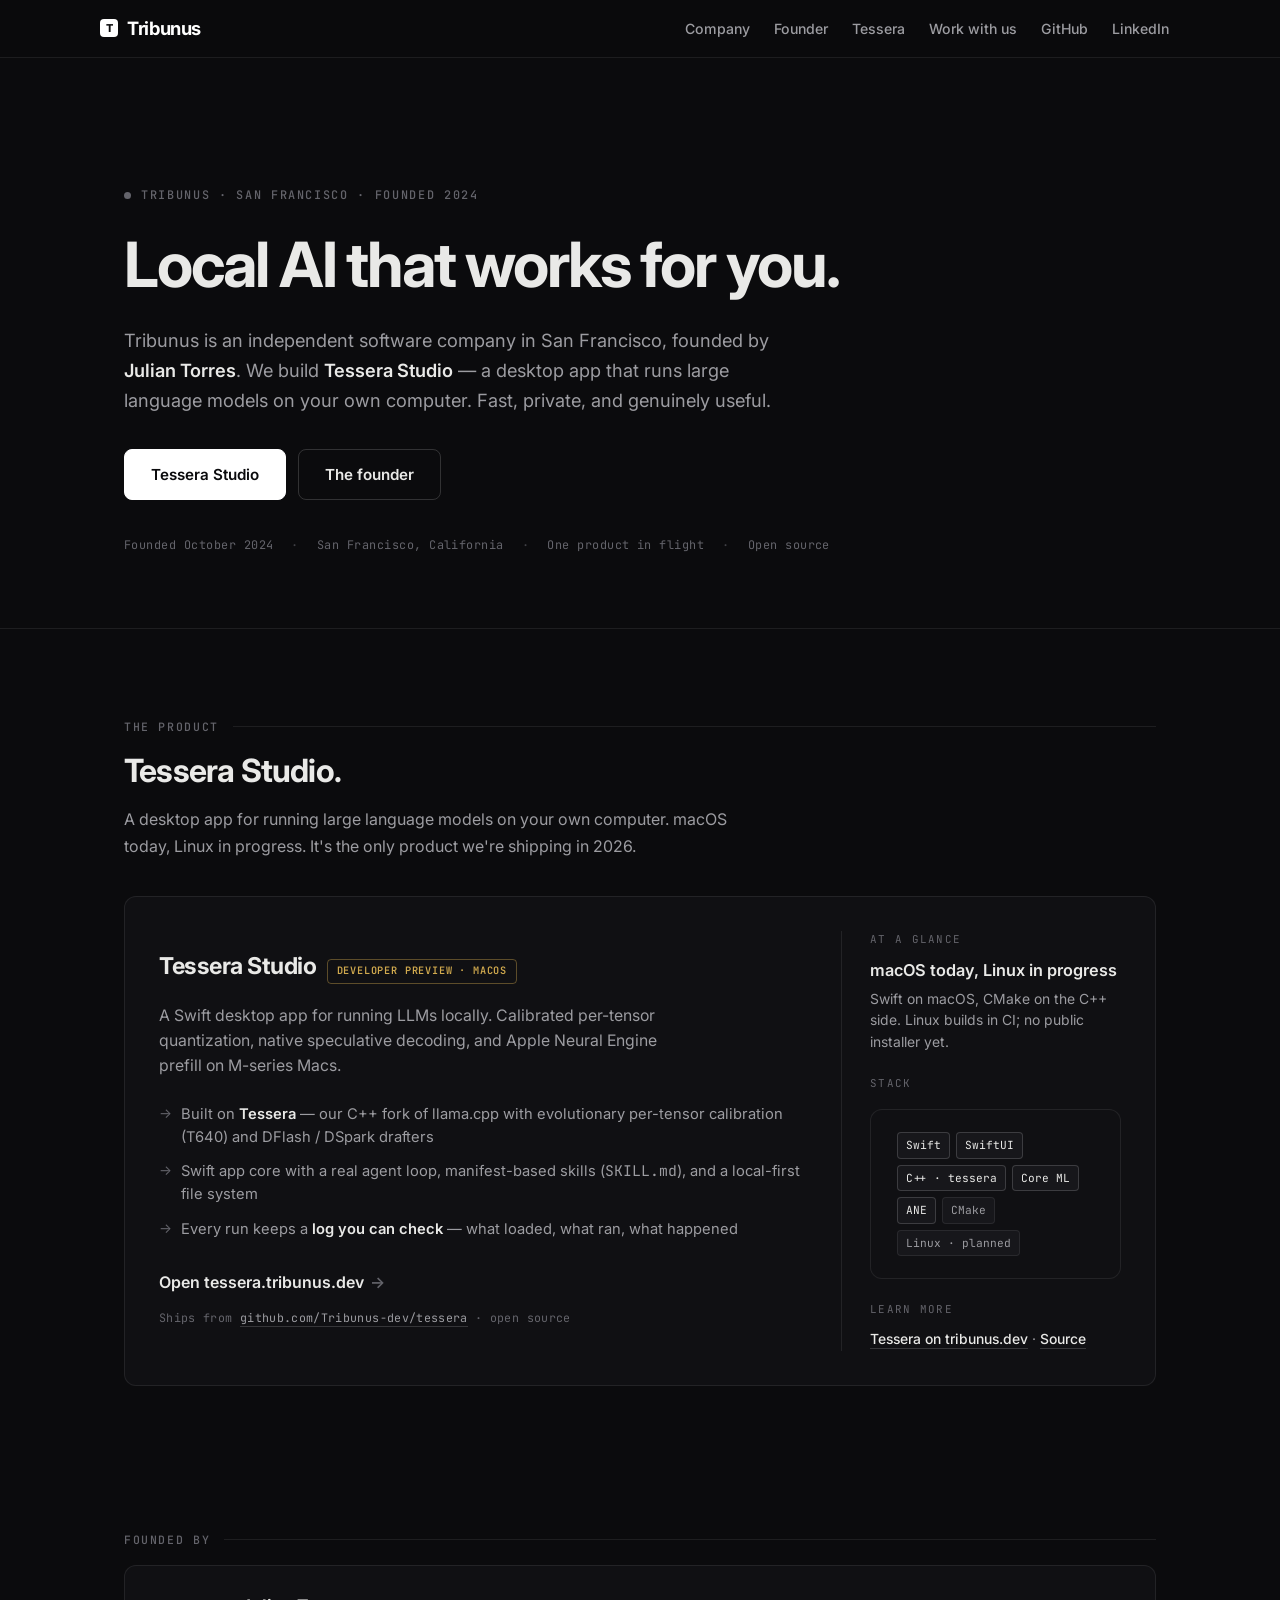
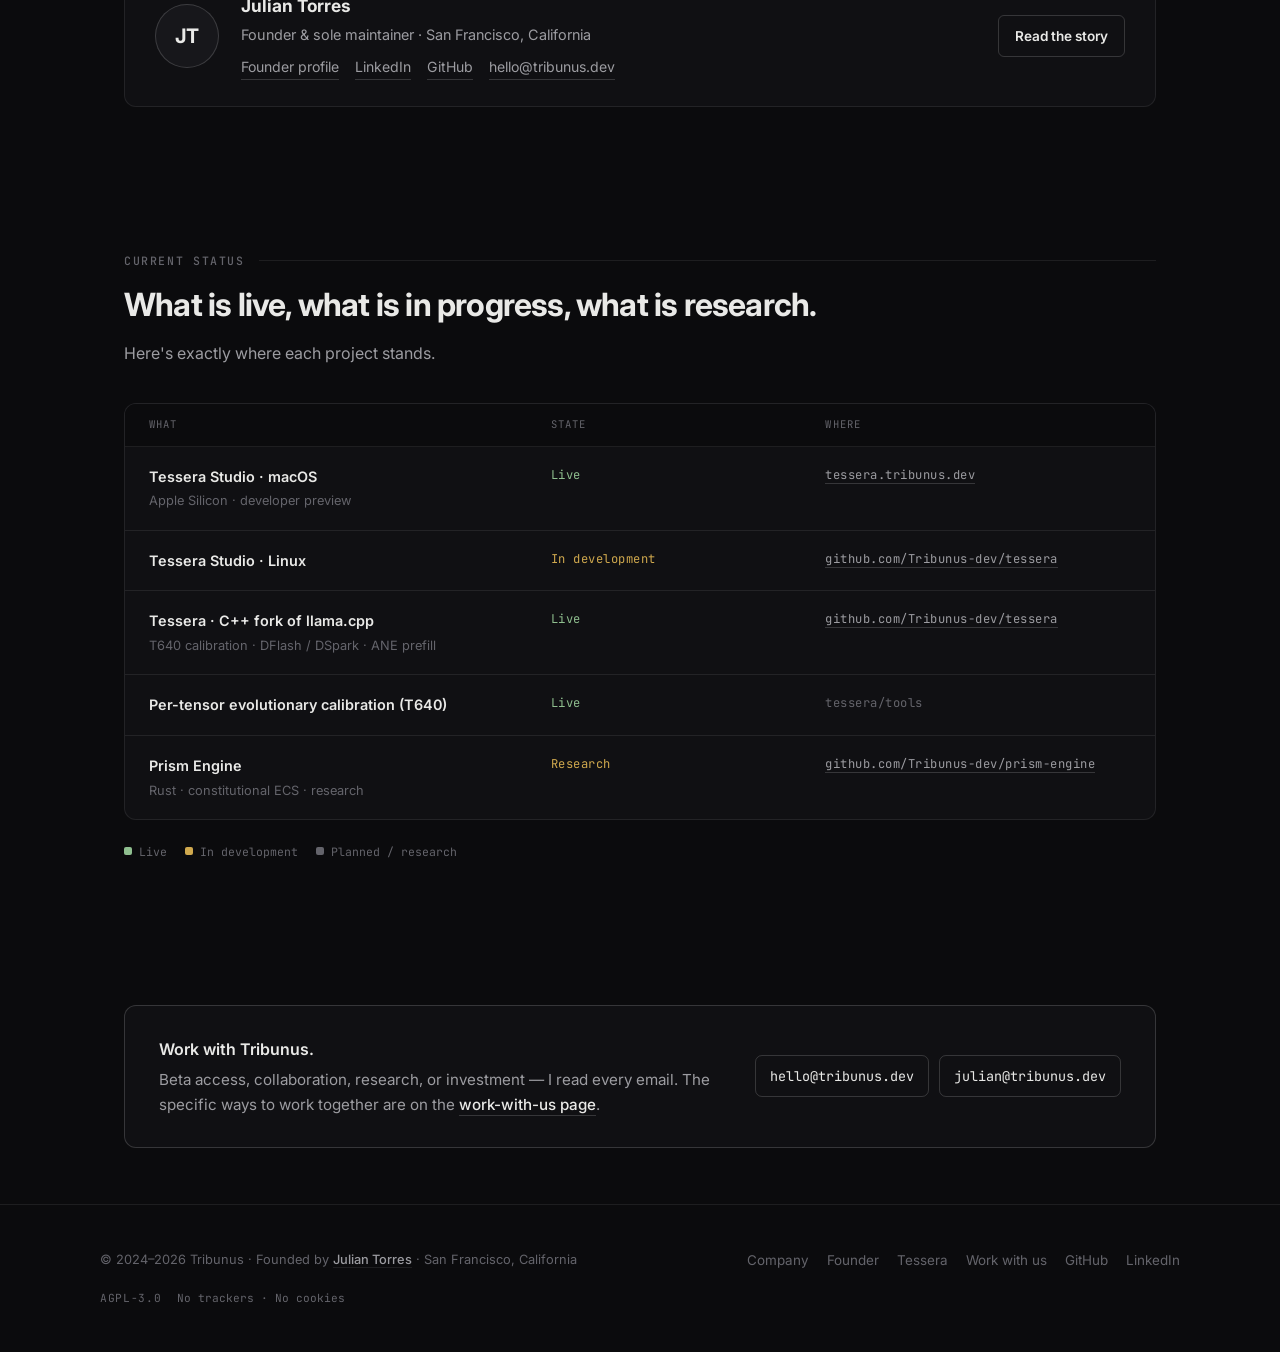
==== commit cd2851bf: "Simplify copy across all pages: plain startup language, user-framed core message" ====
--- a/index.html
+++ b/index.html
@@ -3,11 +3,11 @@
 <head>
 <meta charset="utf-8">
 <meta name="viewport" content="width=device-width, initial-scale=1">
-<title>Tribunus — local AI software, built to be verifiable</title>
-<meta name="description" content="Tribunus is an independent software company in San Francisco, founded by Julian Torres. We build Tessera Studio — a desktop app for running large language models locally with calibrated quantization and a record of everything the runtime did.">
+<title>Tribunus — local AI that works for you</title>
+<meta name="description" content="Tribunus is an independent software company in San Francisco, founded by Julian Torres. We build Tessera Studio — a desktop app that runs large language models on your own computer. Fast, private, and genuinely useful.">
 <meta name="theme-color" content="#0b0b0d">
-<meta property="og:title" content="Tribunus — local AI software, built to be verifiable">
-<meta property="og:description" content="Independent software company in San Francisco, founded by Julian Torres. Shipping Tessera Studio — a desktop app for running LLMs locally with calibrated quantization.">
+<meta property="og:title" content="Tribunus — local AI that works for you">
+<meta property="og:description" content="Independent software company in San Francisco, founded by Julian Torres. Shipping Tessera Studio — a desktop app that runs large language models on your own computer.">
 <meta property="og:type" content="website">
 <meta property="og:url" content="https://tribunus.dev">
 <meta name="twitter:card" content="summary_large_image">
@@ -36,8 +36,8 @@
 <header class="hero">
   <div class="wrap">
     <div class="eyebrow"><span class="dot"></span>Tribunus &middot; San Francisco &middot; founded 2024</div>
-    <h1>Local AI inference, engineered to be verifiable.</h1>
-    <p class="lede">Tribunus is an independent software company in San Francisco, founded by <strong>Julian Torres</strong>. We build <strong>Tessera Studio</strong> — a desktop app for running large language models locally, with calibrated quantization and a record of everything the runtime did.</p>
+    <h1>Local AI that works for you.</h1>
+    <p class="lede">Tribunus is an independent software company in San Francisco, founded by <strong>Julian Torres</strong>. We build <strong>Tessera Studio</strong> — a desktop app that runs large language models on your own computer. Fast, private, and genuinely useful.</p>
     <div class="btns">
       <a href="//tribunus.dev/tessera" class="btn btn-primary">Tessera Studio</a>
       <a href="//tribunus.dev/founder" class="btn btn-ghost">The founder</a>
@@ -56,7 +56,7 @@
   <div class="wrap">
     <div class="sec-head">The product</div>
     <h2 class="sec-title">Tessera Studio.</h2>
-    <p class="sec-sub">A desktop app for running large language models on your own hardware. macOS today, Linux in progress. It is the only product we are shipping in 2026.</p>
+    <p class="sec-sub">A desktop app for running large language models on your own computer. macOS today, Linux in progress. It's the only product we're shipping in 2026.</p>
 
     <div class="product-card">
       <div class="left">
@@ -68,7 +68,7 @@
         <ul>
           <li>Built on <strong>Tessera</strong> — our C++ fork of llama.cpp with evolutionary per-tensor calibration (T640) and DFlash / DSpark drafters</li>
           <li>Swift app core with a real agent loop, manifest-based skills (<span class="mono">SKILL.md</span>), and a local-first file system</li>
-          <li>Every run keeps a <strong>replayable record</strong> — what loaded, what quantized, what executed. Results can be checked, not just trusted</li>
+          <li>Every run keeps a <strong>log you can check</strong> — what loaded, what ran, what happened</li>
         </ul>
         <a href="https://tessera.tribunus.dev" target="_blank" rel="noopener noreferrer" class="link-arrow">Open tessera.tribunus.dev</a>
         <div class="meta">Ships from <a href="https://github.com/Tribunus-dev/tessera" target="_blank" rel="noopener noreferrer">github.com/Tribunus-dev/tessera</a> · open source</div>
@@ -122,7 +122,7 @@
   <div class="wrap">
     <div class="sec-head">Current status</div>
     <h2 class="sec-title">What is live, what is in progress, what is research.</h2>
-    <p class="sec-sub">We state each project's actual state — no row claims more than the evidence supports.</p>
+    <p class="sec-sub">Here's exactly where each project stands.</p>
 
     <div class="status-table">
       <div class="status-row head">
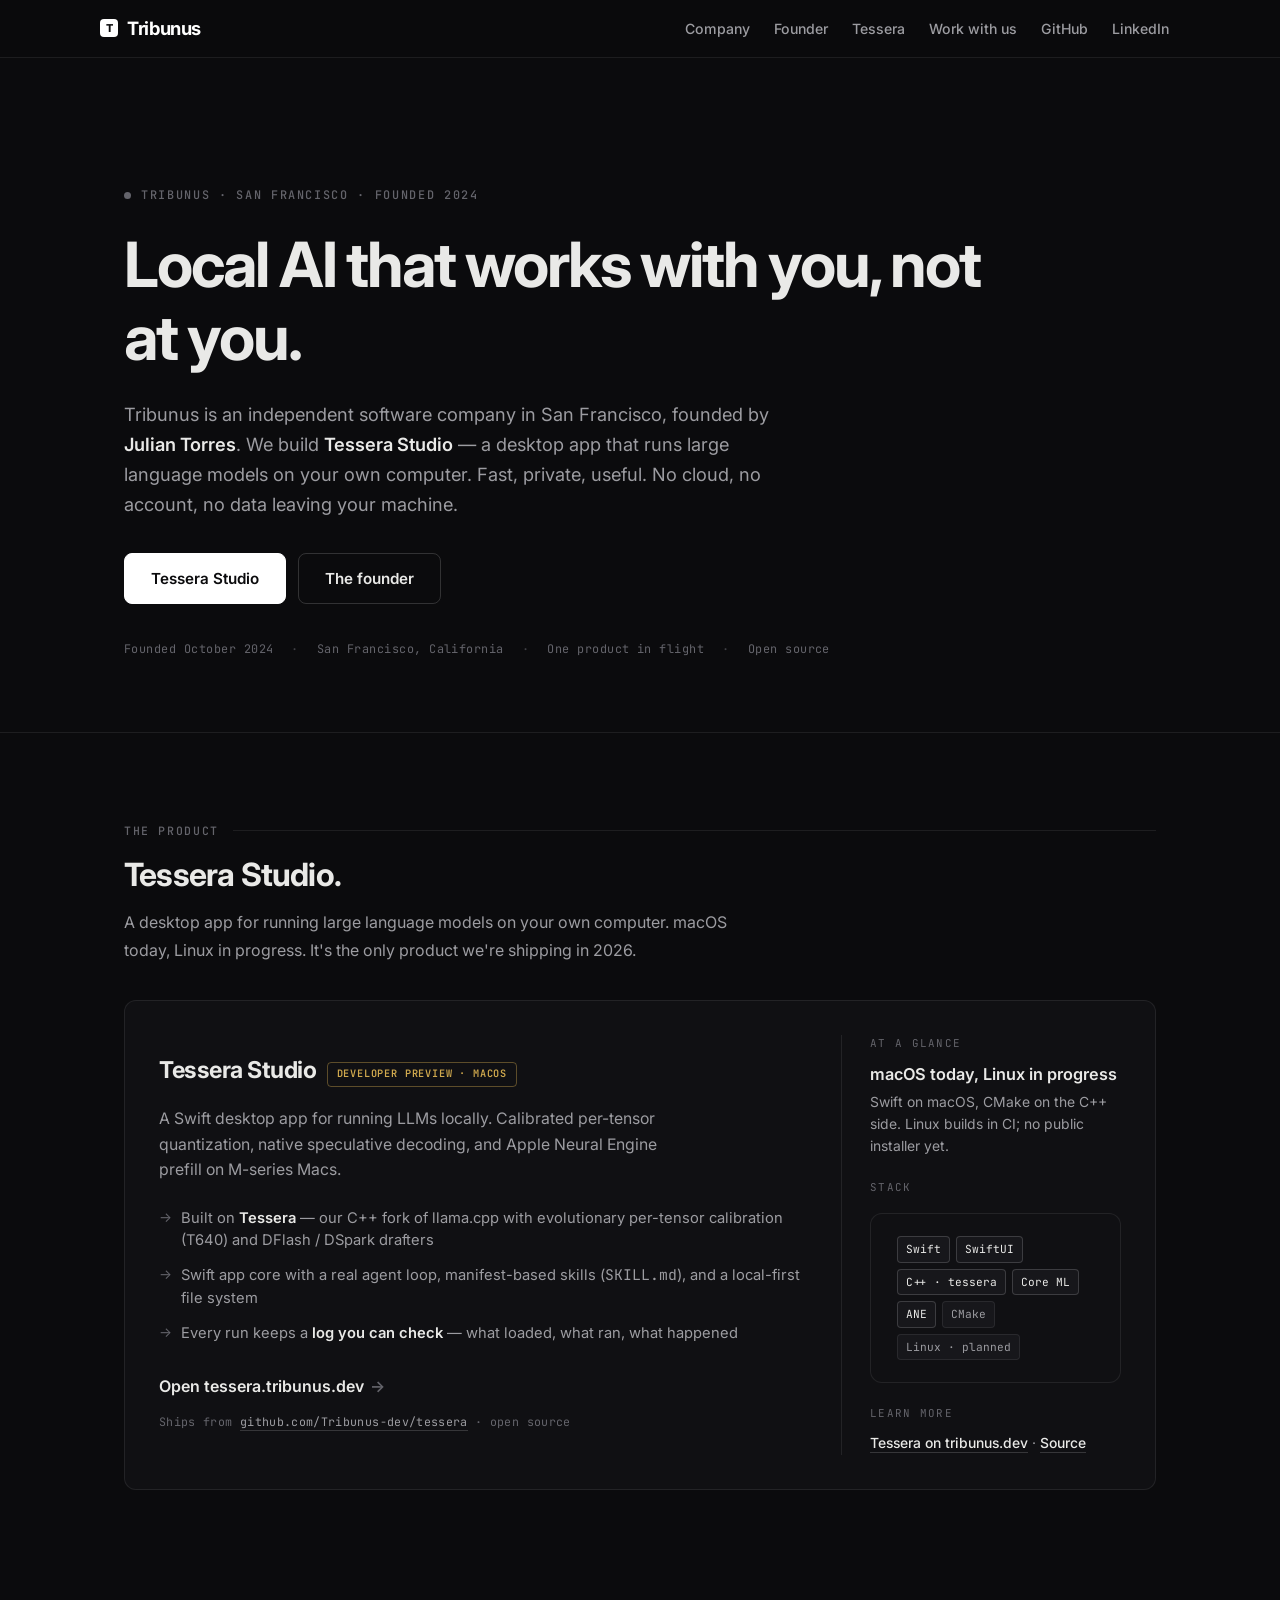
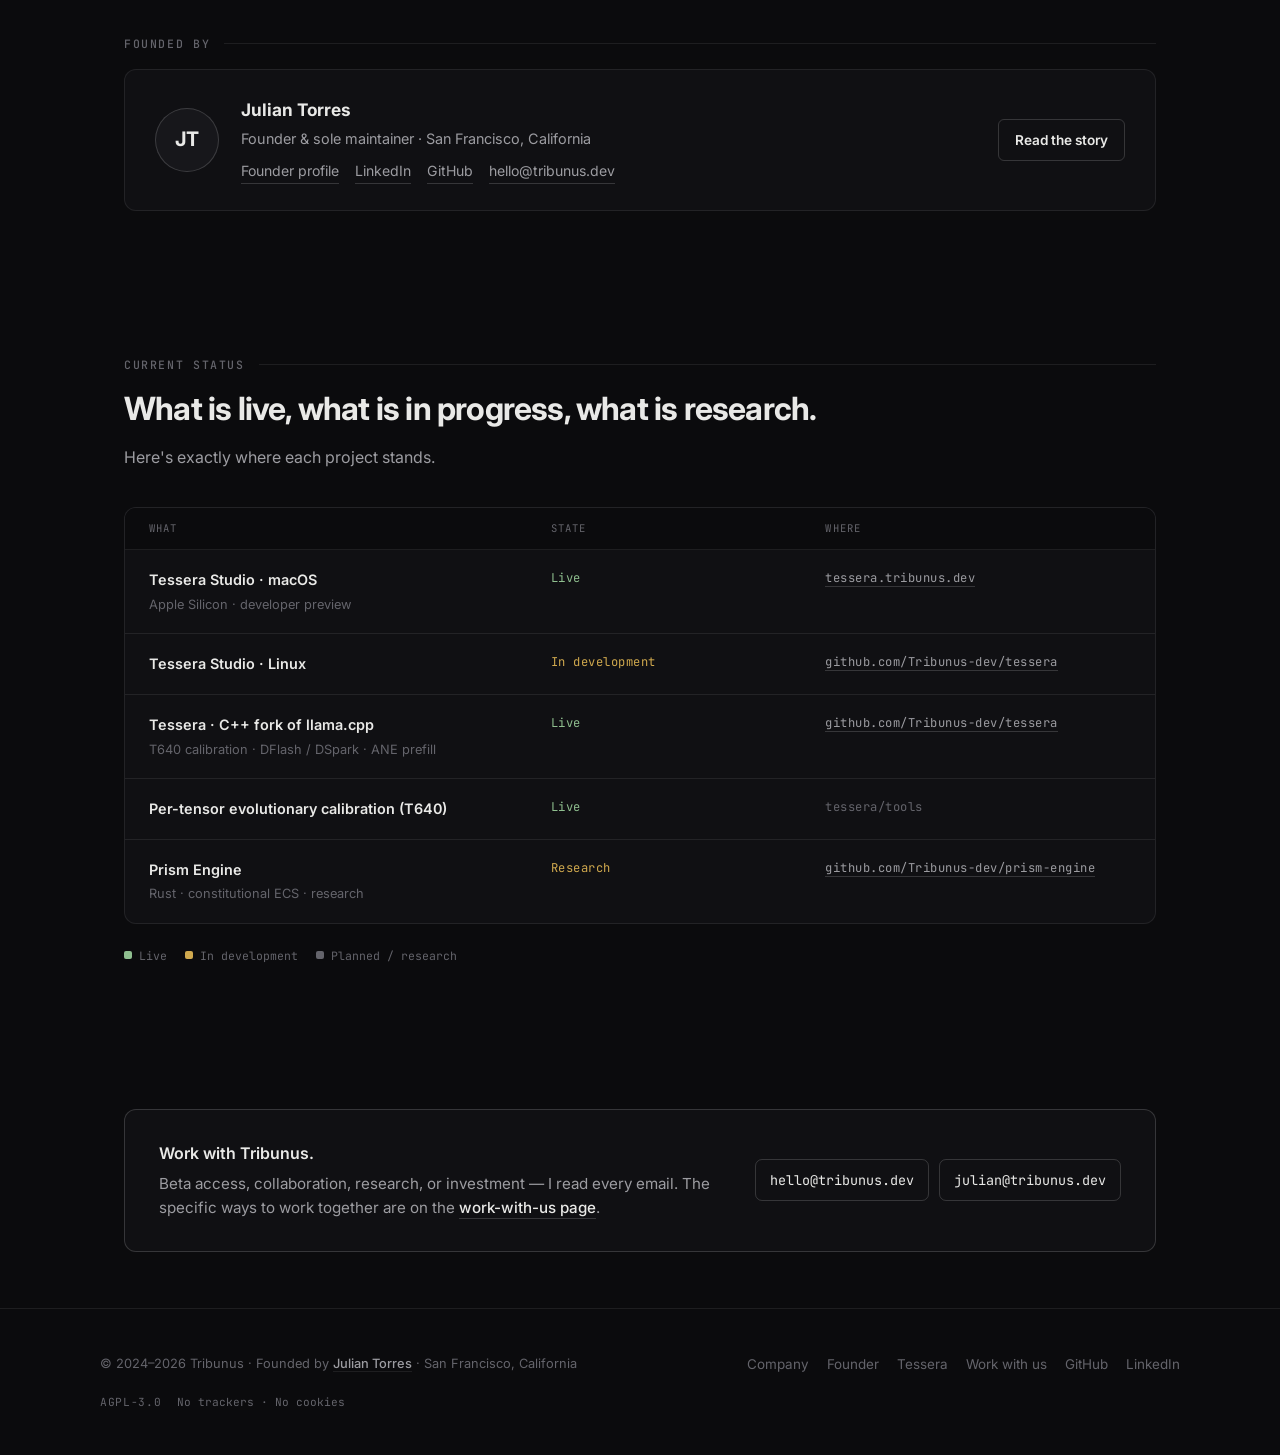
==== commit dbb6f022: "Add partnerships to work-with-us page (port from prism-engine site); align copy tone with tessera si" ====
--- a/index.html
+++ b/index.html
@@ -3,10 +3,10 @@
 <head>
 <meta charset="utf-8">
 <meta name="viewport" content="width=device-width, initial-scale=1">
-<title>Tribunus — local AI that works for you</title>
-<meta name="description" content="Tribunus is an independent software company in San Francisco, founded by Julian Torres. We build Tessera Studio — a desktop app that runs large language models on your own computer. Fast, private, and genuinely useful.">
+<title>Tribunus — AI that works with you, not at you</title>
+<meta name="description" content="Tribunus is an independent software company in San Francisco, founded by Julian Torres. We build Tessera Studio — a desktop app that runs large language models on your own computer. Fast, private, useful.">
 <meta name="theme-color" content="#0b0b0d">
-<meta property="og:title" content="Tribunus — local AI that works for you">
+<meta property="og:title" content="Tribunus — AI that works with you, not at you">
 <meta property="og:description" content="Independent software company in San Francisco, founded by Julian Torres. Shipping Tessera Studio — a desktop app that runs large language models on your own computer.">
 <meta property="og:type" content="website">
 <meta property="og:url" content="https://tribunus.dev">
@@ -36,8 +36,8 @@
 <header class="hero">
   <div class="wrap">
     <div class="eyebrow"><span class="dot"></span>Tribunus &middot; San Francisco &middot; founded 2024</div>
-    <h1>Local AI that works for you.</h1>
-    <p class="lede">Tribunus is an independent software company in San Francisco, founded by <strong>Julian Torres</strong>. We build <strong>Tessera Studio</strong> — a desktop app that runs large language models on your own computer. Fast, private, and genuinely useful.</p>
+    <h1>Local AI that works with you, not at you.</h1>
+    <p class="lede">Tribunus is an independent software company in San Francisco, founded by <strong>Julian Torres</strong>. We build <strong>Tessera Studio</strong> — a desktop app that runs large language models on your own computer. Fast, private, useful. No cloud, no account, no data leaving your machine.</p>
     <div class="btns">
       <a href="//tribunus.dev/tessera" class="btn btn-primary">Tessera Studio</a>
       <a href="//tribunus.dev/founder" class="btn btn-ghost">The founder</a>
